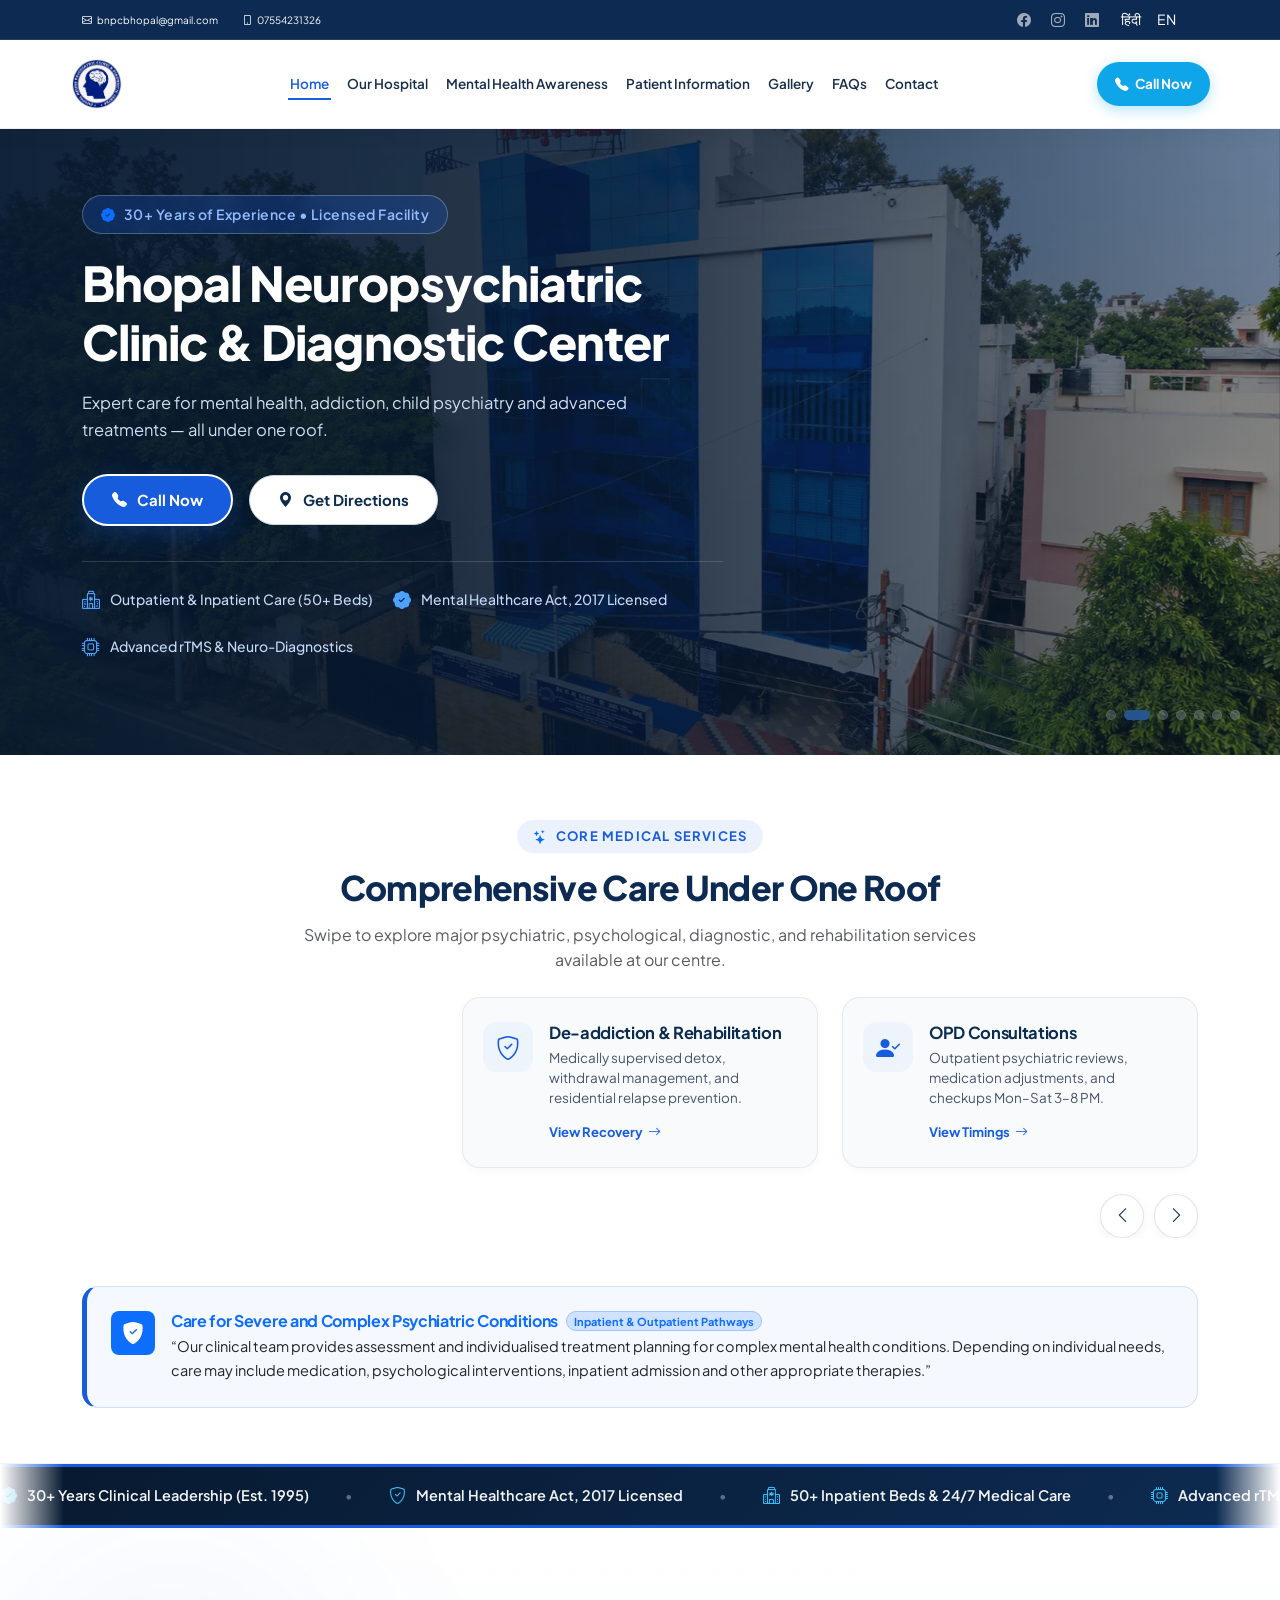
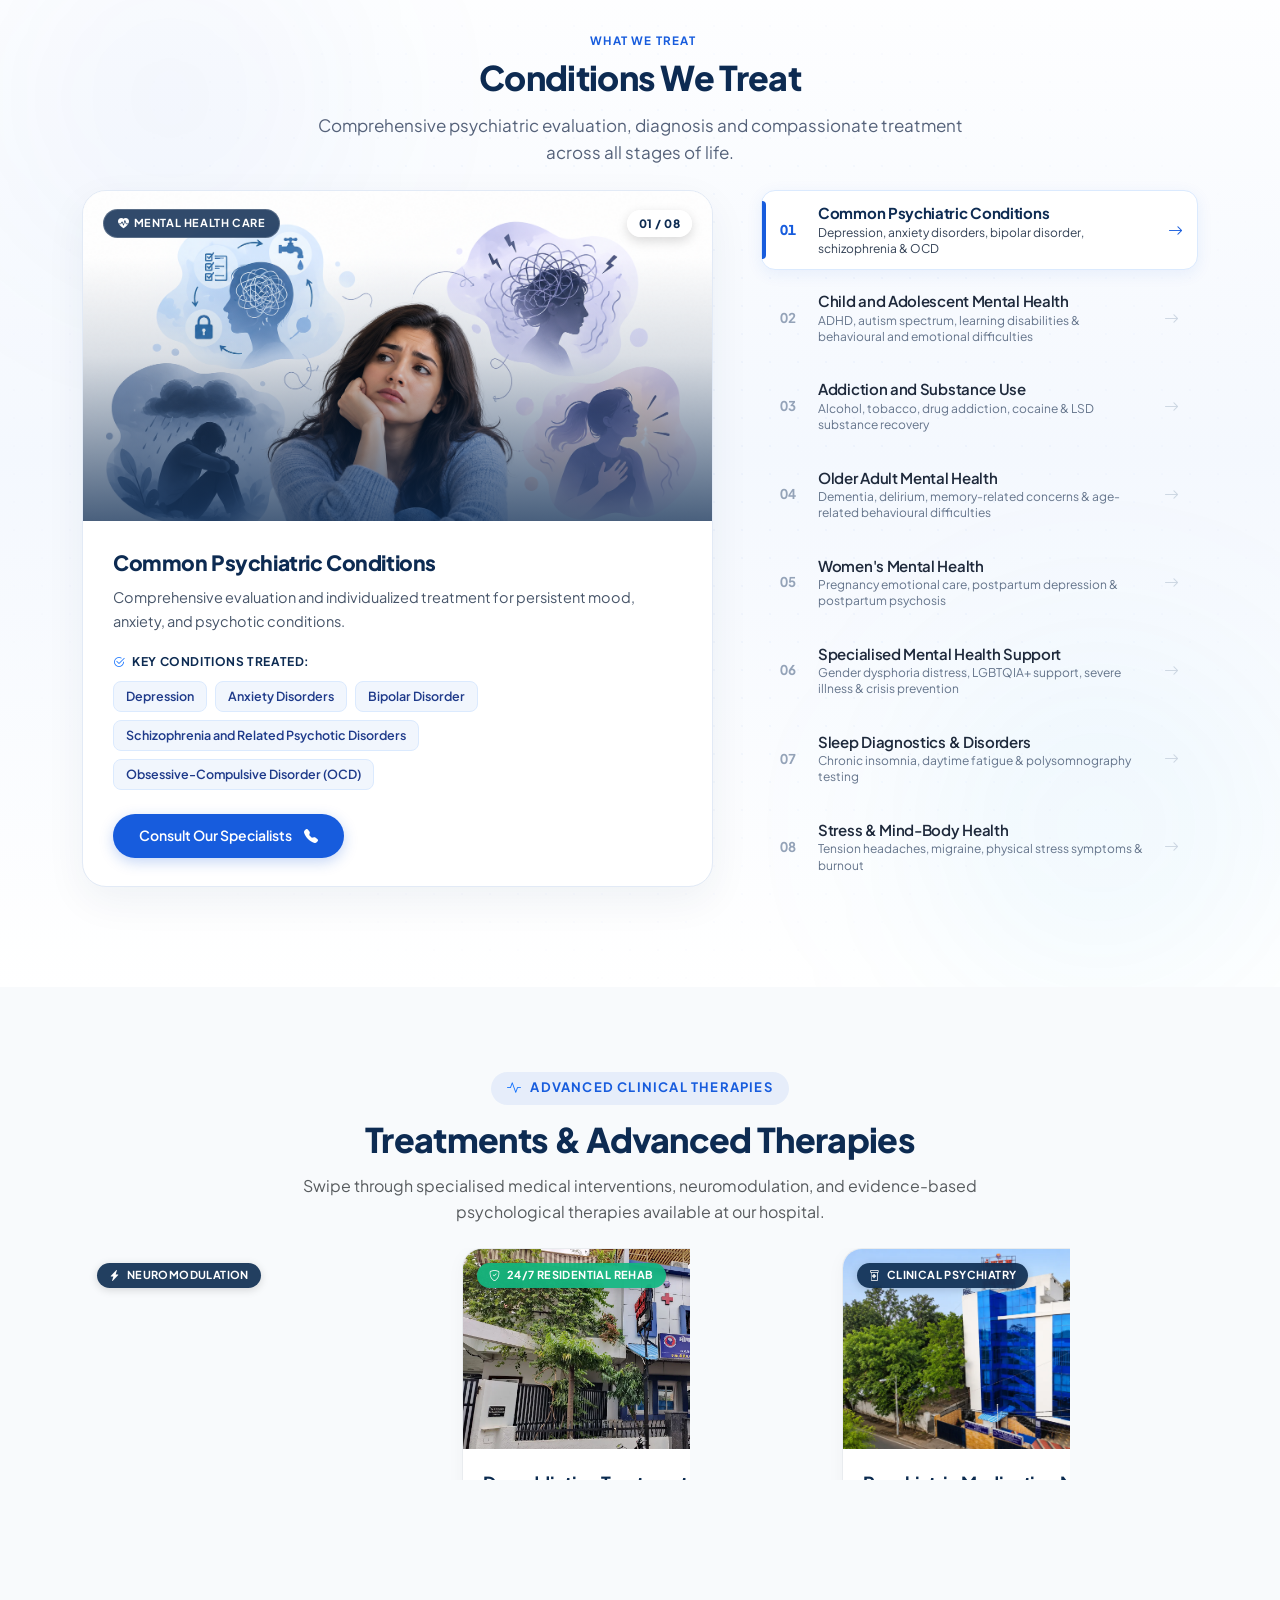
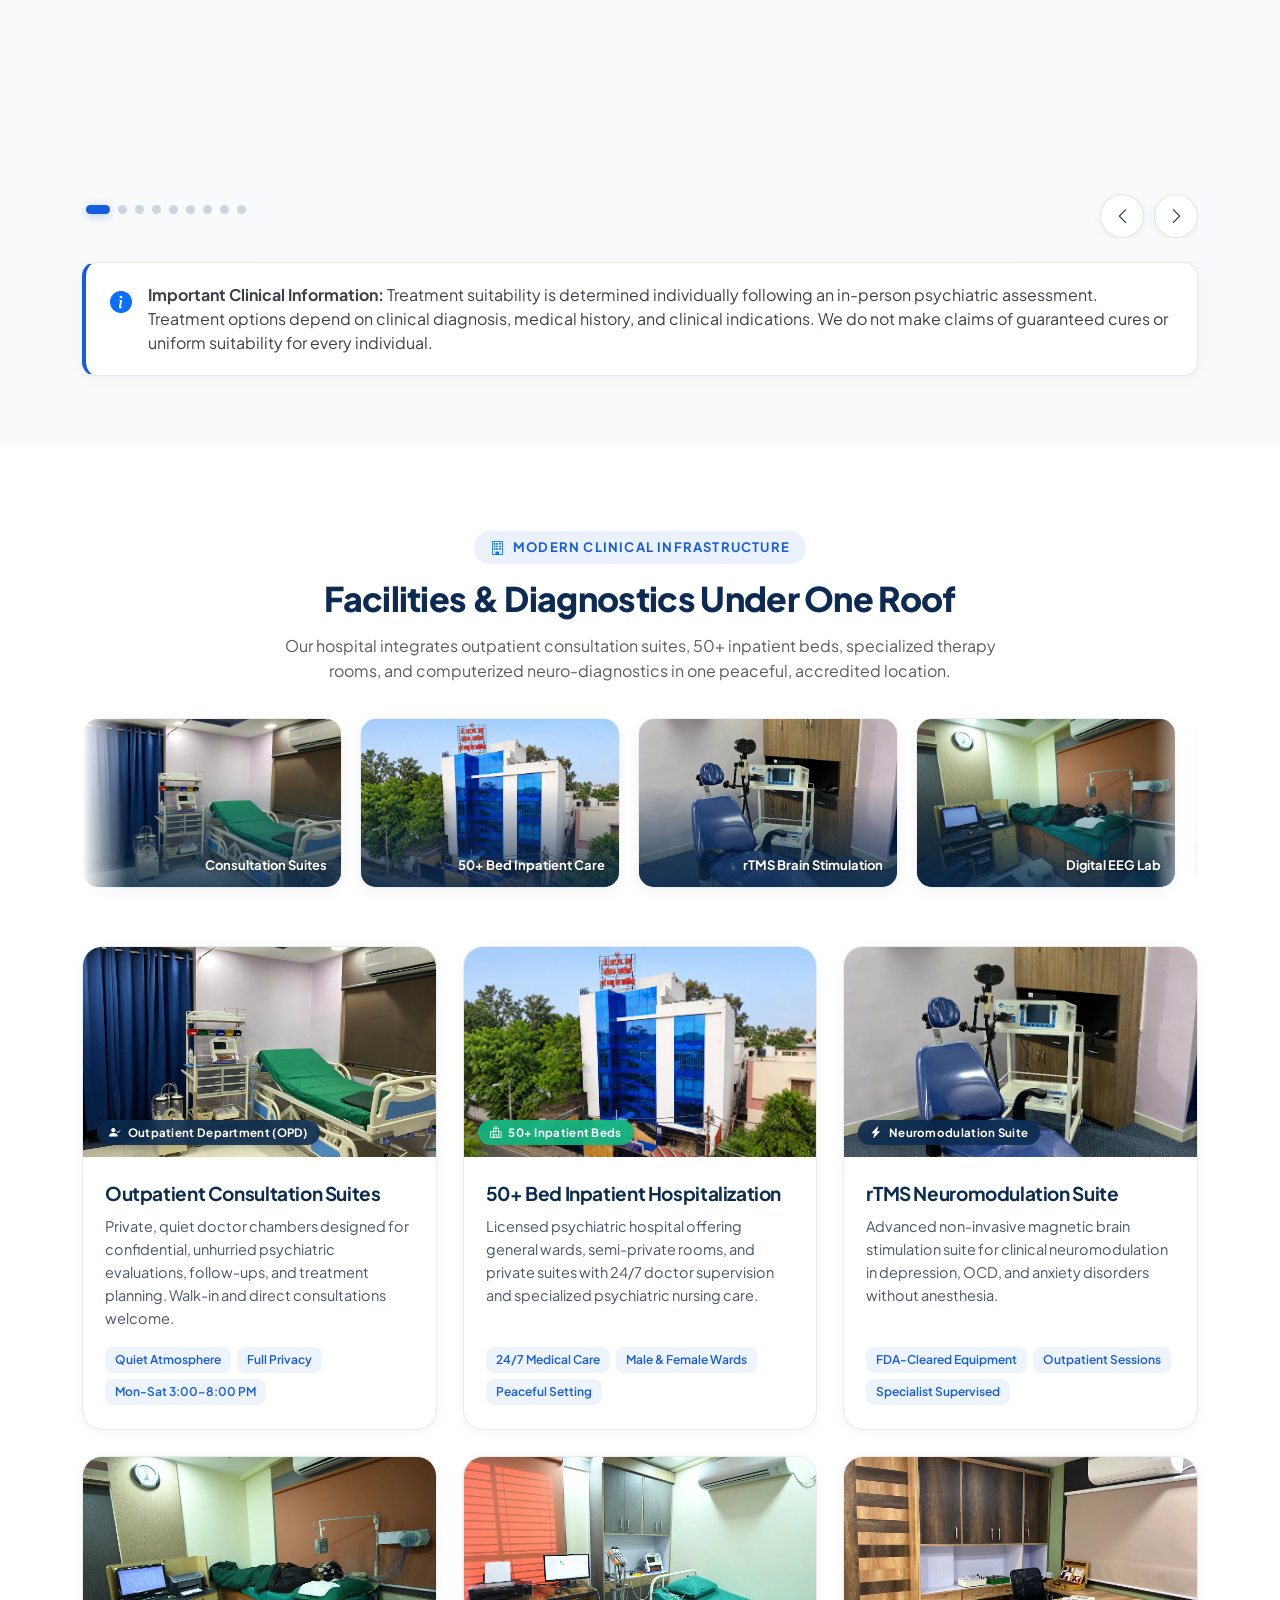
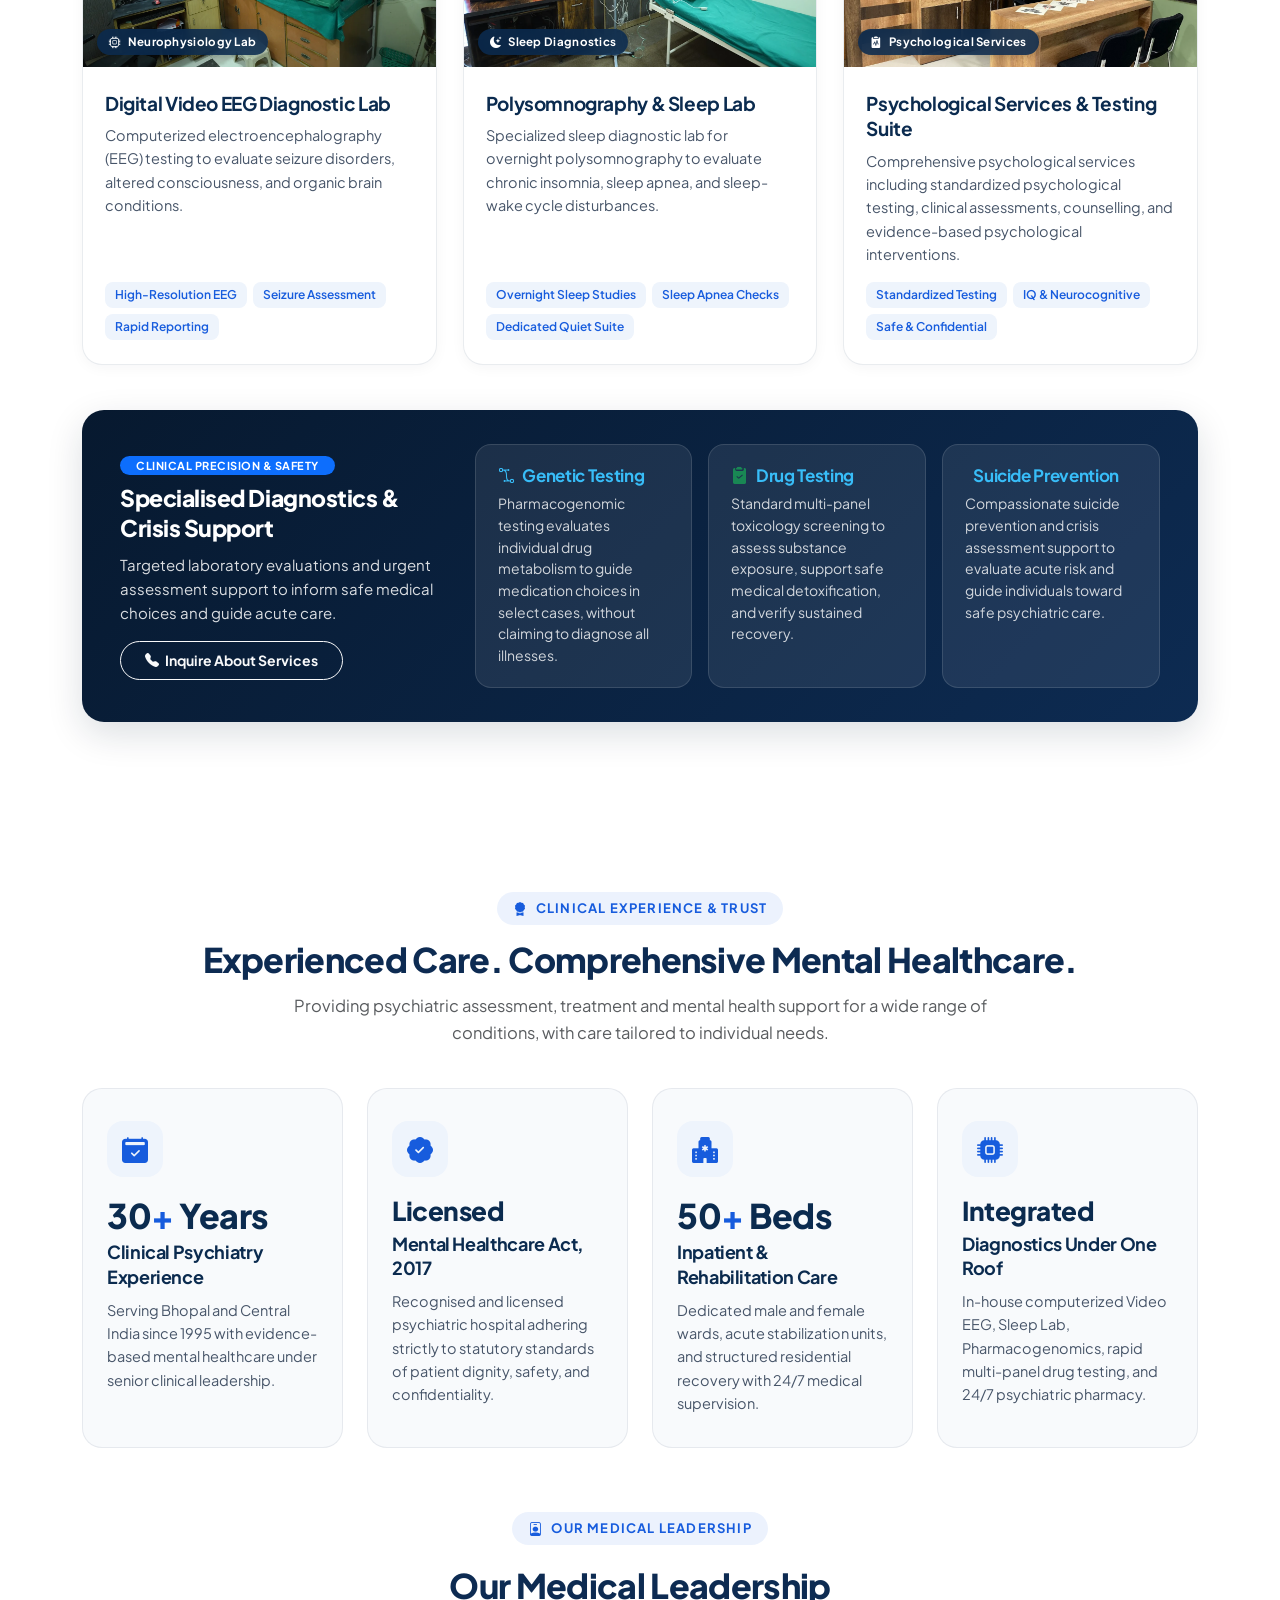
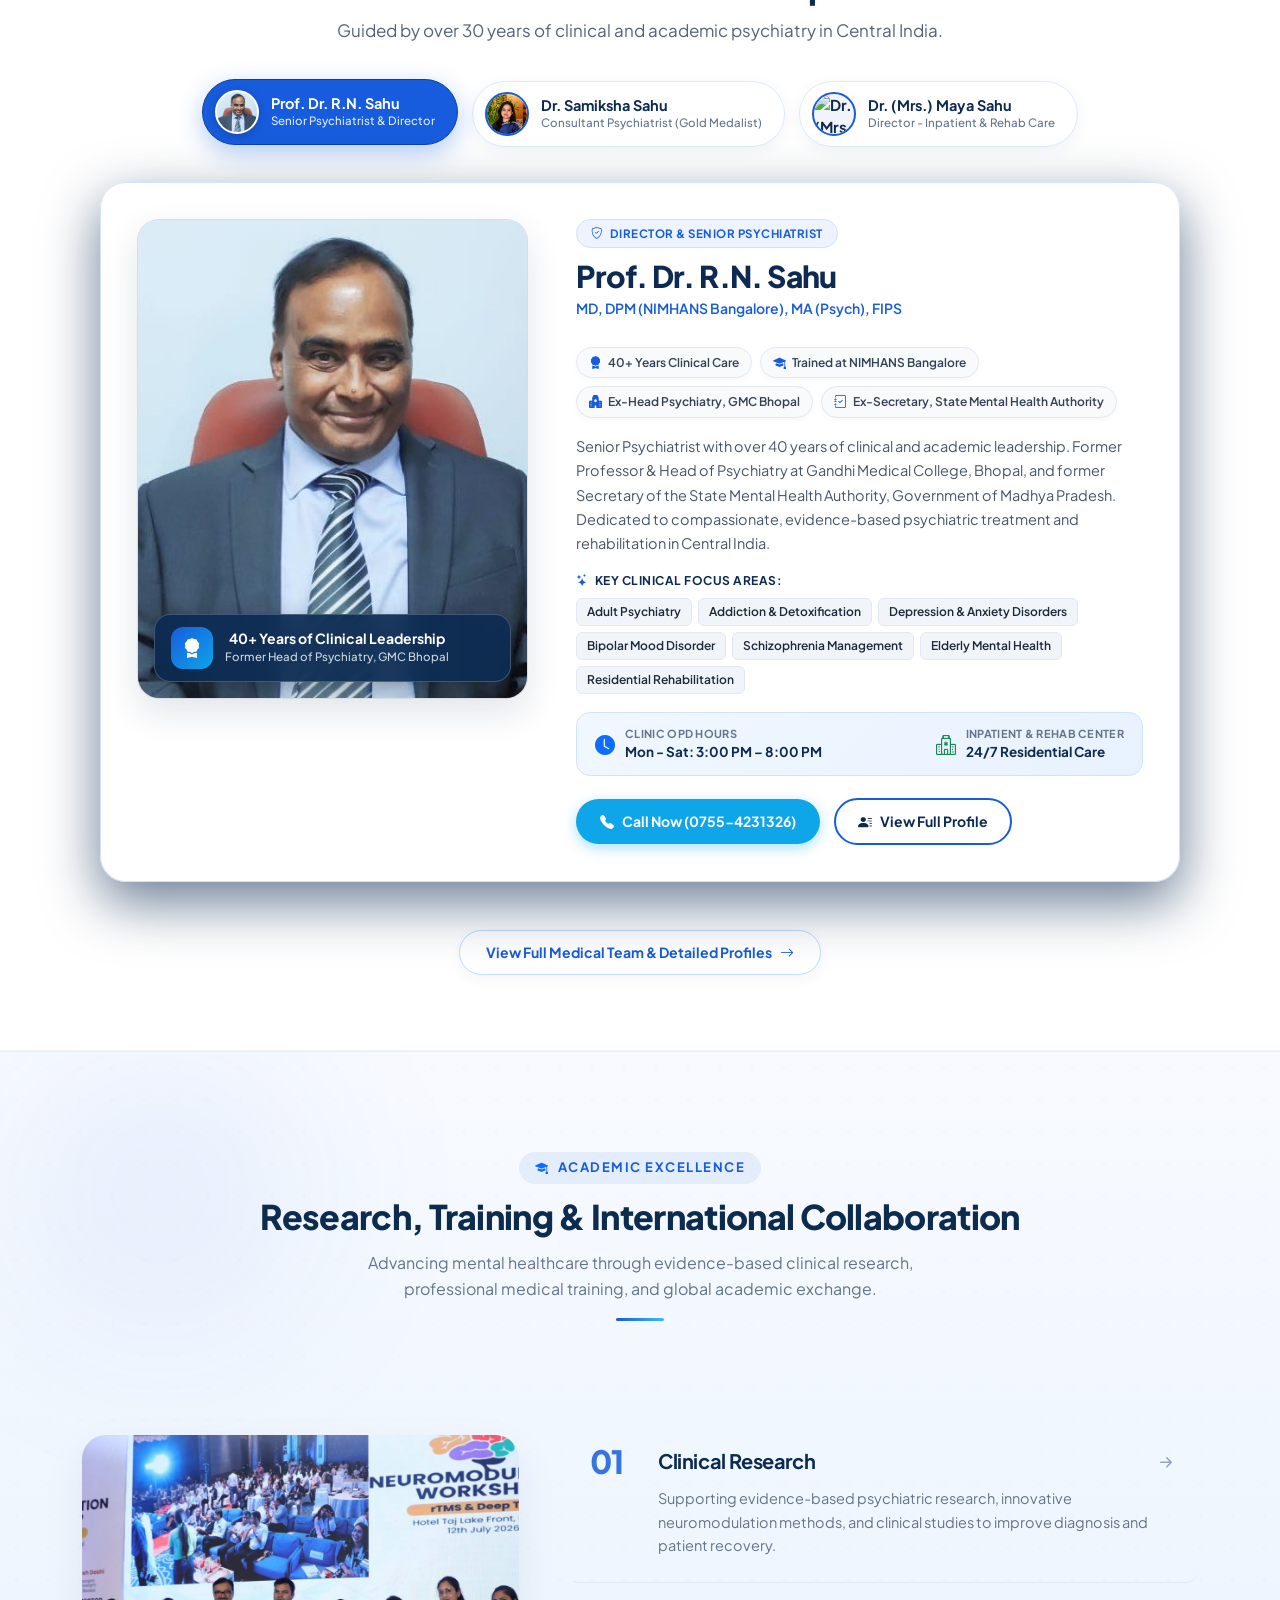
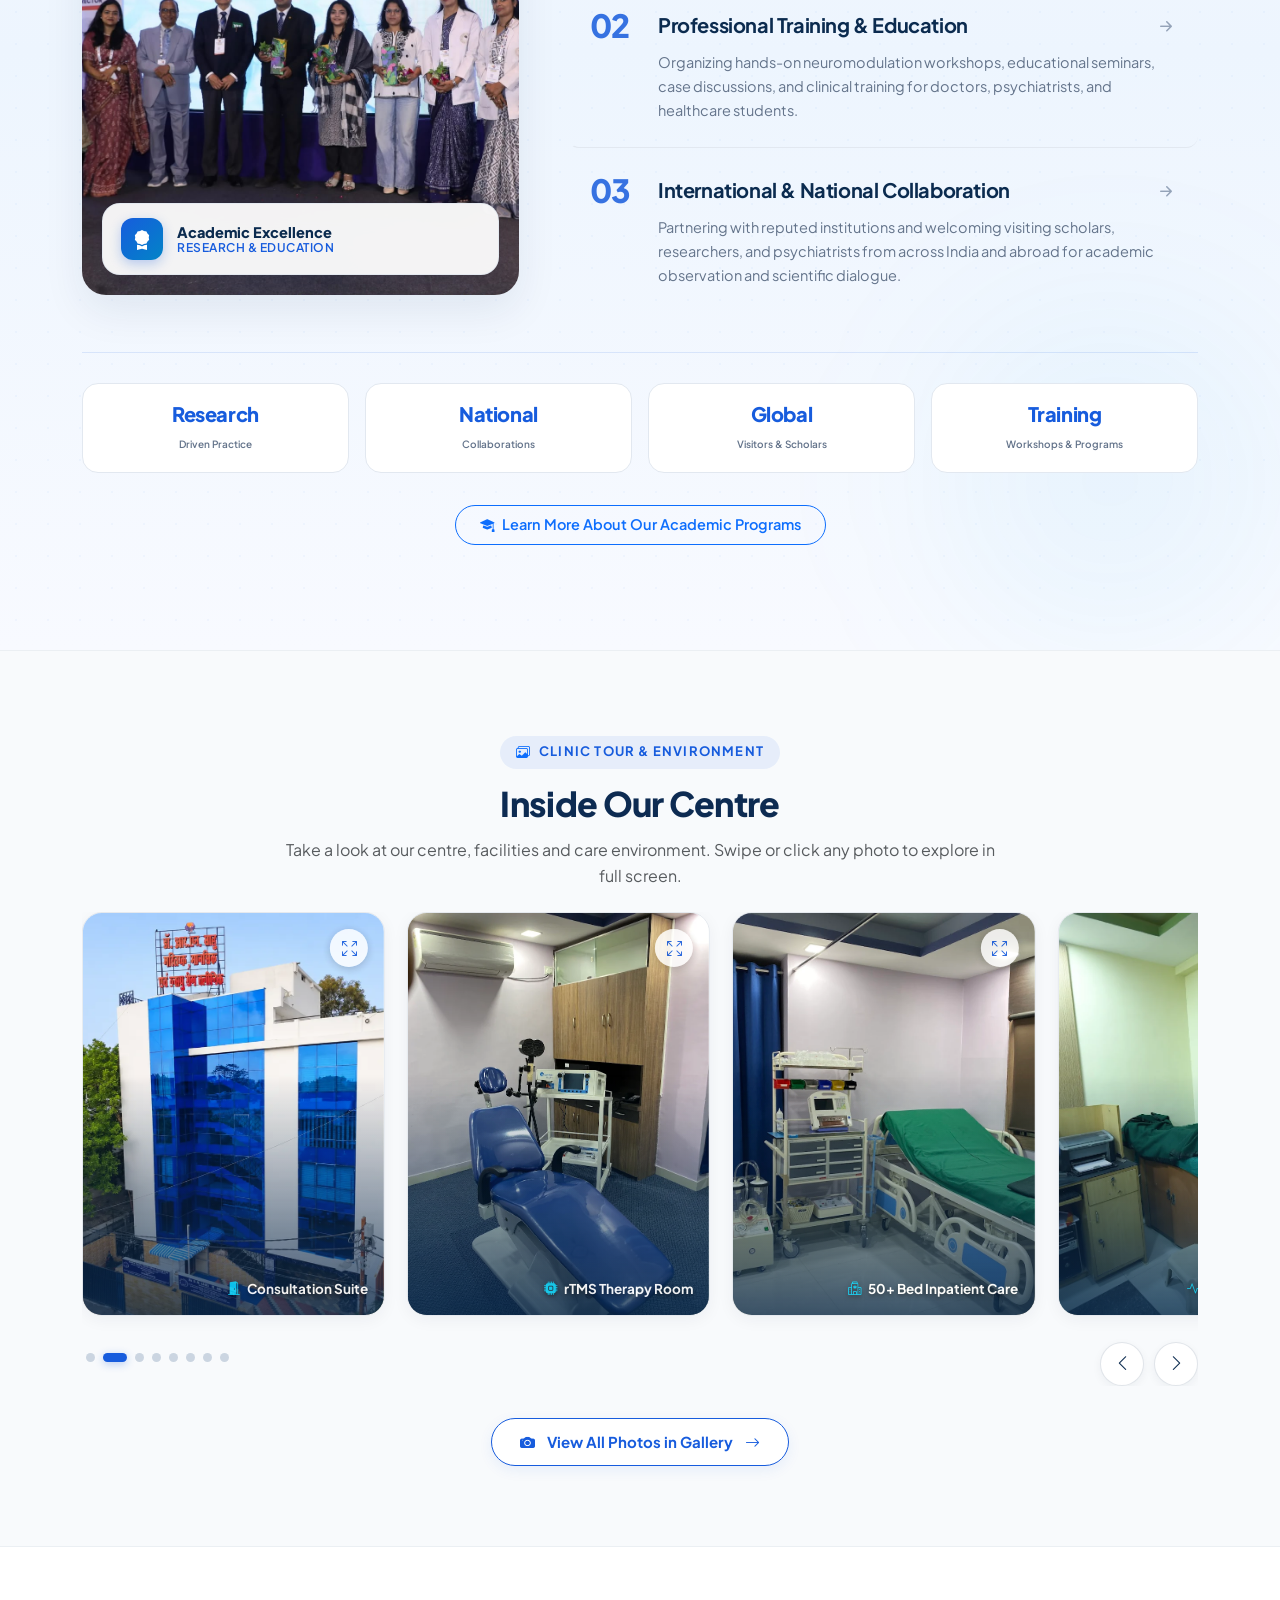
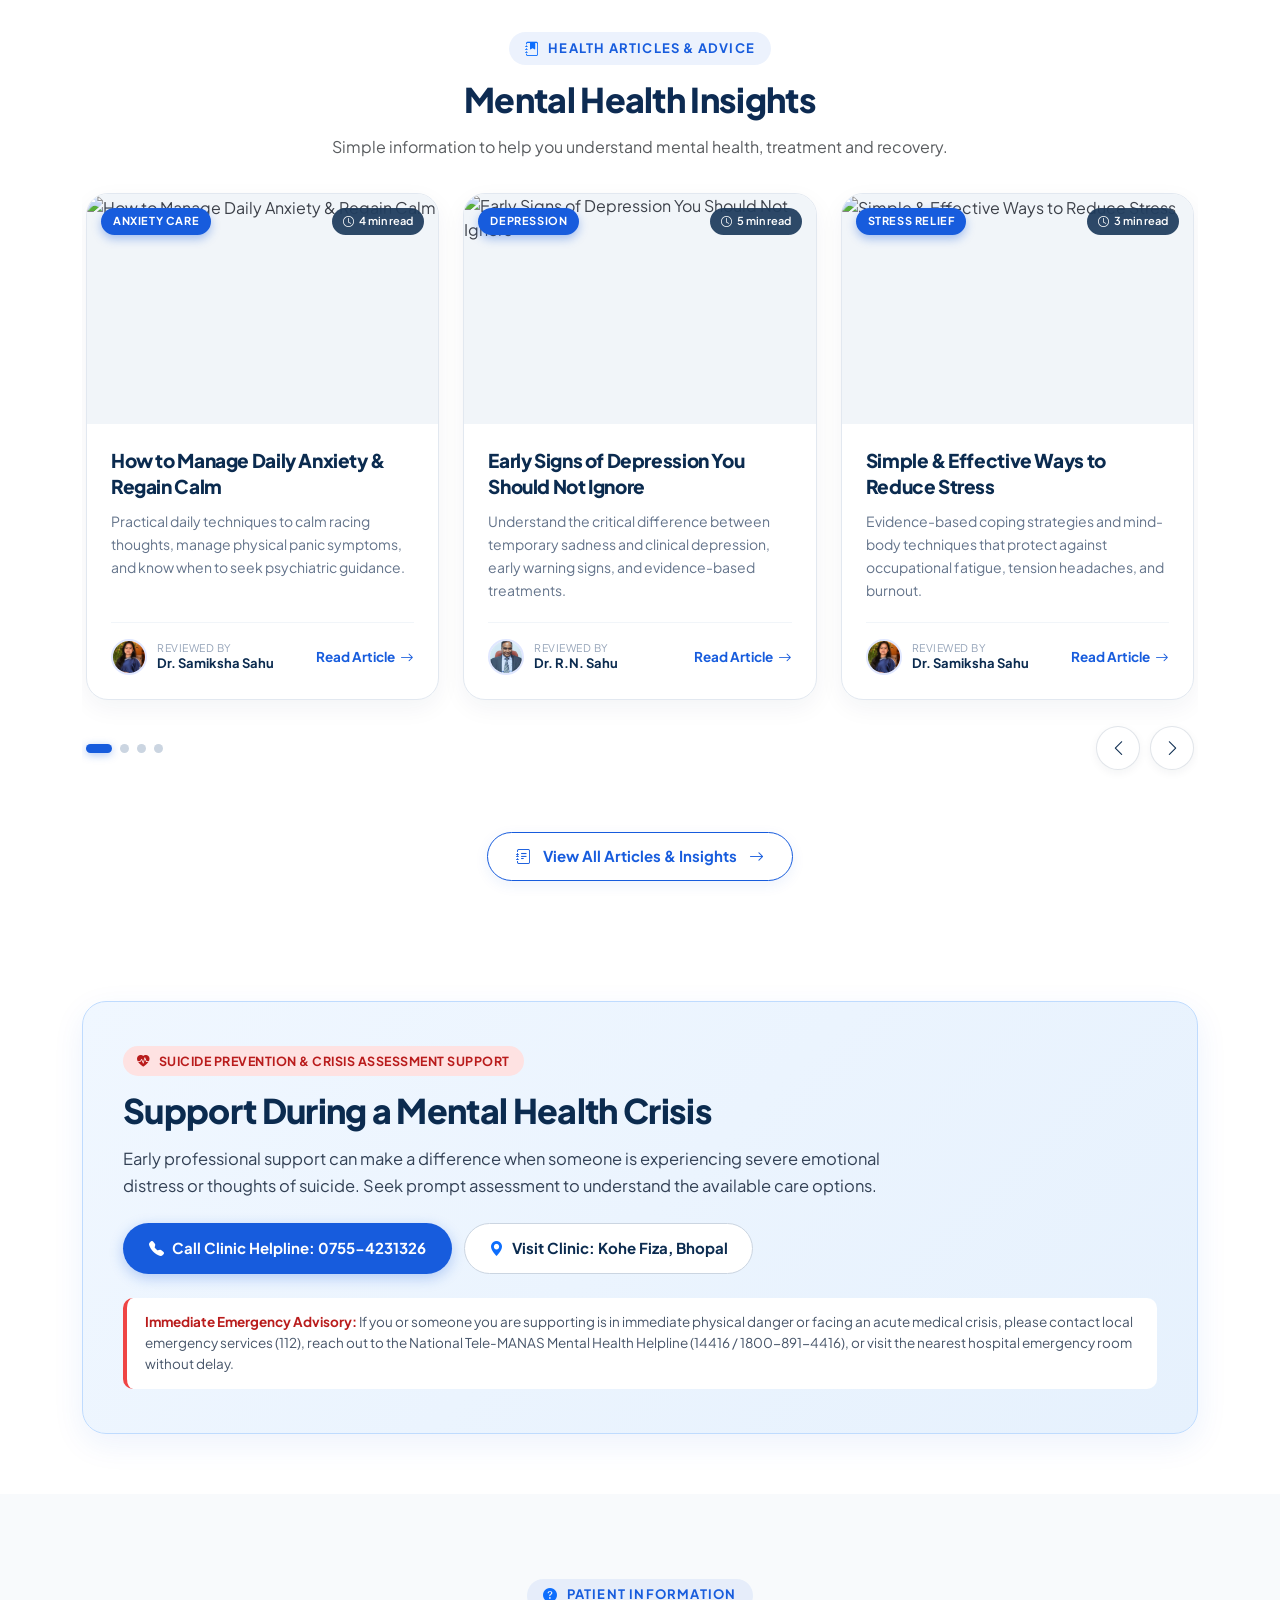
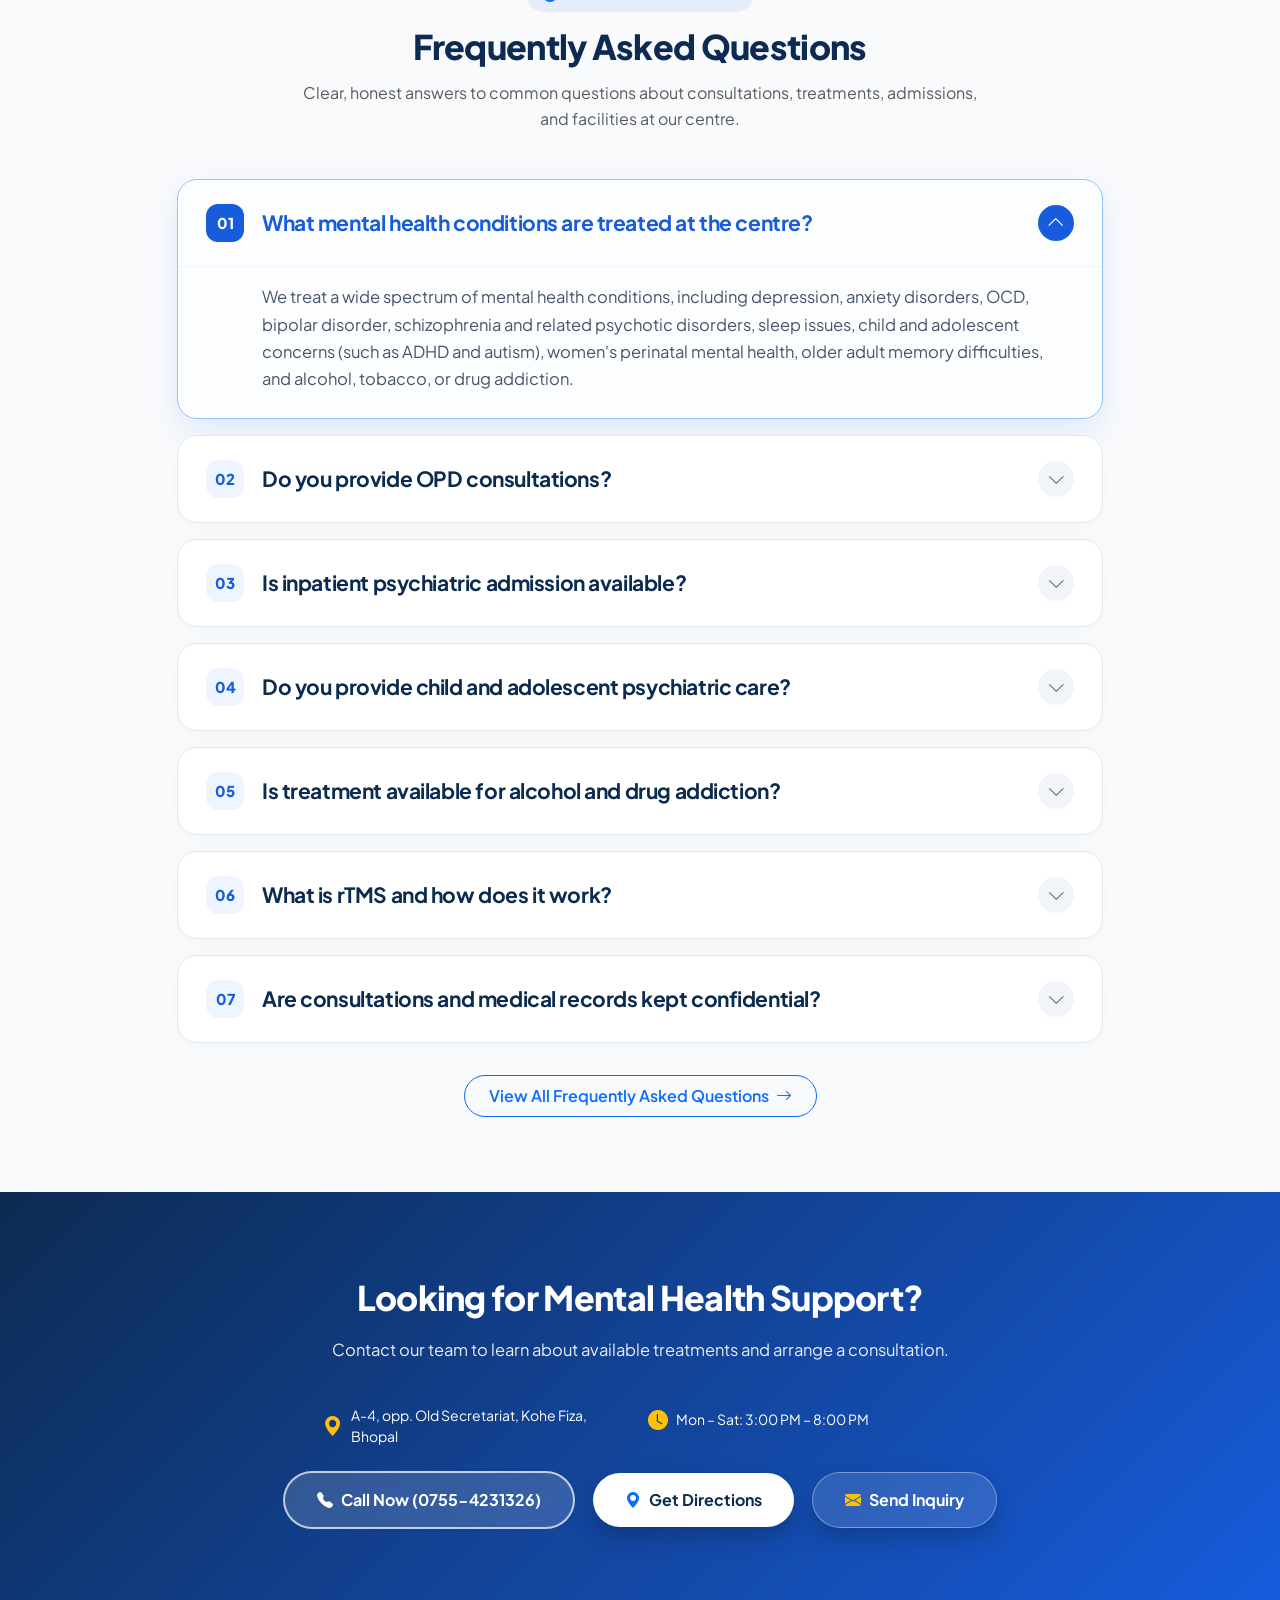
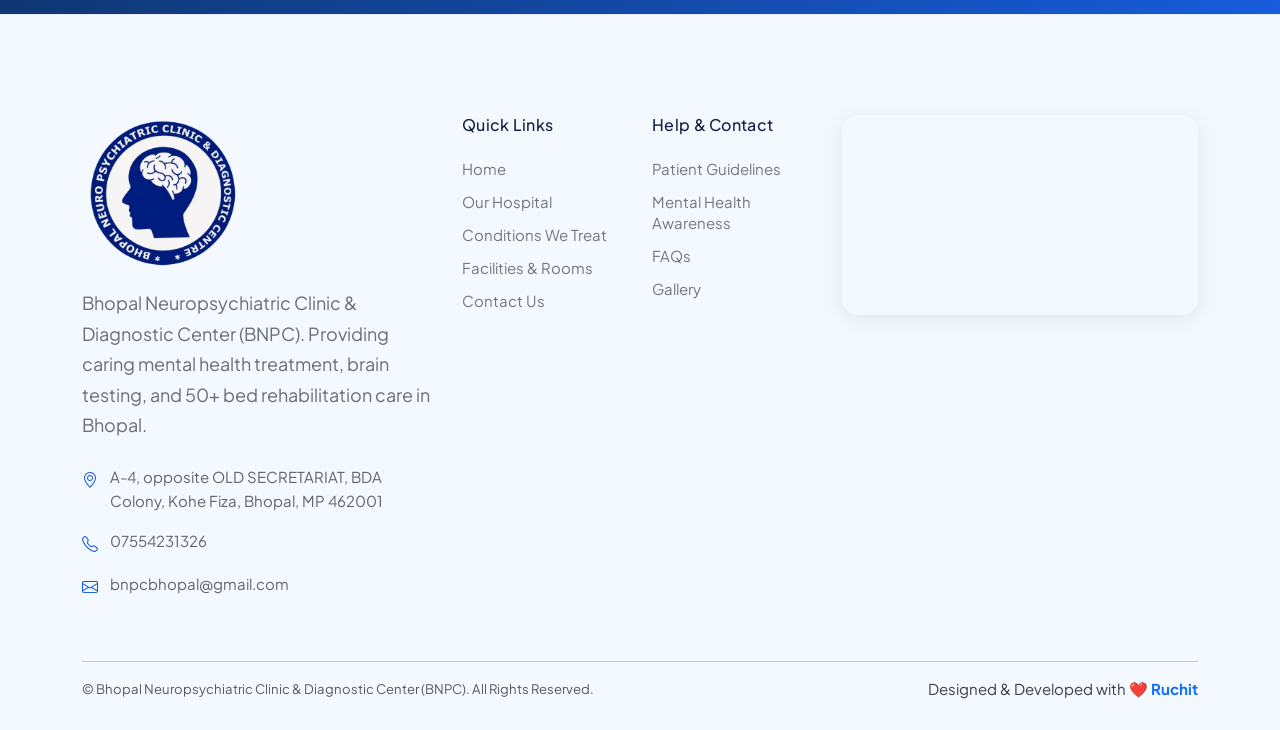
==== index.html @ 7f0ed678 "new" ====
<!DOCTYPE html>
<html lang="en">

<head>
  <meta charset="utf-8">
  <meta content="width=device-width, initial-scale=1.0" name="viewport">
  <title>Bhopal Neuropsychiatric Clinic &amp; Diagnostic Center | Mental Health, Inpatient Care &amp; rTMS</title>
  <meta name="description"
    content="Bhopal Neuropsychiatric Clinic &amp; Diagnostic Center provides complete mental healthcare under one roof in Bhopal. Outpatient psychiatry, 50+ bed inpatient care, child psychiatry, de-addiction recovery, advanced rTMS therapy, psychological testing, and emergency crisis support.">
  <meta name="keywords"
    content="Mental Health Treatment in Bhopal, Psychiatrist in Bhopal, Child Psychiatrist in Bhopal, De-addiction Centre in Bhopal, Depression and Anxiety Treatment, Psychiatric Hospital and Inpatient Care, rTMS Therapy in Bhopal, BNPC Bhopal, Dr RN Sahu, Dr Samiksha Sahu">

  <!-- Favicons -->
  <link href="assets/img/favicon.png" rel="icon">
  <link href="assets/img/apple-touch-icon.png" rel="apple-touch-icon">

  <!-- Fonts -->
  <link href="https://fonts.googleapis.com" rel="preconnect">
  <link href="https://fonts.gstatic.com" rel="preconnect" crossorigin>
  <link
    href="https://fonts.googleapis.com/css2?family=Plus+Jakarta+Sans:ital,wght@0,300;0,400;0,500;0,600;0,700;0,800;1,400;1,600&family=Roboto:ital,wght@0,300;0,400;0,500;0,700;0,900;1,300;1,400;1,700&family=Montserrat:ital,wght@0,400;0,500;0,600;0,700;0,800;0,900;1,600&family=Lato:ital,wght@0,300;0,400;0,700;0,900&display=swap"
    rel="stylesheet">

  <!-- Vendor CSS Files -->
  <link href="assets/vendor/bootstrap/css/bootstrap.min.css" rel="stylesheet">
  <link href="assets/vendor/bootstrap-icons/bootstrap-icons.css" rel="stylesheet">
  <link href="assets/vendor/aos/aos.css" rel="stylesheet">
  <link href="assets/vendor/glightbox/css/glightbox.min.css" rel="stylesheet">
  <link href="assets/vendor/fontawesome-free/css/all.min.css" rel="stylesheet">
  <link href="assets/vendor/swiper/swiper-bundle.min.css" rel="stylesheet">

  <!-- Main CSS File -->
  <link href="assets/css/main.css" rel="stylesheet">
  <!-- Motion & Editorial System CSS -->
  <link href="assets/css/motion.css" rel="stylesheet">
</head>

<body class="index-page">

  <!-- ==================== HEADER ==================== -->
  <header id="header" class="header fixed-top">

    <!-- Topbar -->
    <div class="topbar d-flex align-items-center dark-background">
      <div class="container d-flex justify-content-center justify-content-md-between">
        <div class="contact-info d-flex align-items-center">
          <i class="bi bi-envelope d-flex align-items-center"><a
              href="mailto:bnpcbhopal@gmail.com">bnpcbhopal@gmail.com</a></i>
          <i class="bi bi-phone d-flex align-items-center ms-4"><a href="tel:07554231326">07554231326</a></i>
        </div>
        <div class="social-links d-none d-md-flex align-items-center">
          <a href="#!" class="facebook" aria-label="Facebook"><i class="bi bi-facebook"></i></a>
          <a href="#!" class="instagram" aria-label="Instagram"><i class="bi bi-instagram"></i></a>
          <a href="#!" class="linkedin" aria-label="LinkedIn"><i class="bi bi-linkedin"></i></a>
          <div class="mx-3 d-flex gap-1">
            <button class="lang-btn" onclick="setHindi()">हिंदी</button>
            <button class="lang-btn" onclick="setEnglish()">EN</button>
          </div>
        </div>
        <div class="d-flex d-md-none">
          <button class="lang-btn" onclick="setHindi()">हिंदी</button>
          <button class="lang-btn" onclick="setEnglish()">EN</button>
        </div>
      </div>
    </div><!-- End Topbar -->

    <!-- Main Branding Navbar -->
    <div class="branding d-flex align-items-center">
      <div class="navbar container position-relative d-flex align-items-center justify-content-between">
        <a href="index.html" class="logo d-flex align-items-center">
          <img src="./assets/img/logo.png" alt="Bhopal Neuropsychiatric Clinic &amp; Diagnostic Center" width="160">
        </a>

        <nav id="navmenu" class="navmenu">
          <ul>
            <li><a href="index.html" class="active">Home</a></li>
            <li><a href="services.html">Our Hospital</a></li>
            <!-- <li><a href="doctors.html">Doctors</a></li> -->
            <li><a href="blogs.html">Mental Health Awareness</a></li>
            <li><a href="patientInformation.html">Patient Information</a></li>
            <li><a href="gallery.html">Gallery</a></li>
            <li><a href="faq.html">FAQs</a></li>
            <li><a href="contact.html">Contact</a></li>
            <li class="d-xl-none my-2 d-flex flex-column gap-2">
              <a href="https://www.google.com/maps/dir/?api=1&destination=Dr.+R.+N.+Sahu,+A-4,+opposite+OLD+SECRETARIAT,+BDA+Colony,+Kohe+Fiza,+Bhopal,+Madhya+Pradesh+462001"
                target="_blank" rel="noopener" class="header-btn-directions text-center justify-content-center">
                <i class="bi bi-geo-alt-fill"></i> Get Directions
              </a>
              <a href="tel:07554231326" class="header-btn-call text-center justify-content-center">
                <i class="bi bi-telephone-fill"></i> Call Now
              </a>
            </li>
          </ul>
          <i class="mobile-nav-toggle d-xl-none bi bi-list"></i>
        </nav>

        <!-- Compact Desktop CTAs: Get Directions & Call Now -->
        <div class="header-cta-group d-none d-xl-flex align-items-center gap-2">

          <a href="tel:07554231326" class="header-btn-call" title="Call BNPC Clinic" aria-label="Call BNPC Clinic">
            <i class="bi bi-telephone-fill"></i> Call Now
          </a>
        </div>
      </div>
    </div>
  </header>

  <main class="main">

    <!-- ==================== 1. HERO SLIDER ==================== -->
    <section id="hero" class="bnpc-hero-section">
      <!-- Background Image Slider (Smooth, subtle crossfade between clinical facility & care images) -->
      <div class="swiper bnpc-hero-slider hero-bg-slider init-swiper">
        <script type="application/json" class="swiper-config">
          {
            "loop": true,
            "speed": 1400,
            "autoplay": {
              "delay": 4000,
              "disableOnInteraction": false
            },
            "slidesPerView": 1,
            "effect": "fade",
            "fadeEffect": {
              "crossFade": true
            },
            "pagination": {
              "el": ".swiper-pagination",
              "type": "bullets",
              "clickable": true
            }
          }
        </script>

        <div class="swiper-wrapper">
          <!-- Slide 1: Hospital Facility & Reception -->
          <div class="swiper-slide" style="background-image: url('./assets/img/bg/unnamed.webp');" role="img"
            aria-label="Bhopal Neuropsychiatric Clinic Reception &amp; Facility"></div>

          <!-- Slide 2: Psychiatric Doctor Consultation Suite -->
          <div class="swiper-slide" style="background-image: url('./assets/img/bg/Screenshot 2026-06-09 133535.webp');"
            role="img" aria-label="Doctor Consultation Room Bhopal Neuropsychiatric Centre"></div>

          <!-- Slide 3: rTMS Neuromodulation Therapy Suite -->
          <div class="swiper-slide" style="background-image: url('./assets/img/bg/rtms.webp');" role="img"
            aria-label="rTMS Advanced Brain Stimulation Room"></div>

          <!-- Slide 4: Inpatient Psychiatric Care & Residential Rehabilitation (50+ Beds) -->
          <div class="swiper-slide" style="background-image: url('./assets/img/bg/treatment-room.webp');" role="img"
            aria-label="50+ Bed Inpatient Rehabilitation and Care Room"></div>

          <!-- Slide 5: Digital Video EEG & Neuro-Diagnostics Lab -->
          <div class="swiper-slide" style="background-image: url('./assets/img/bg/eeg-lab.webp');" role="img"
            aria-label="Digital EEG and Brain Diagnostics Lab"></div>

          <!-- Slide 6: Sleep Study & Polysomnography Lab -->
          <div class="swiper-slide" style="background-image: url('./assets/img/bg/sleep-lab.webp');" role="img"
            aria-label="Sleep Study Polysomnography Testing Suite"></div>

          <!-- Slide 7: Psychological Testing & Counselling Suite -->
          <div class="swiper-slide" style="background-image: url('./assets/img/bg/testing-room.webp');" role="img"
            aria-label="Psychological Testing and Counselling Suite"></div>
        </div>

        <!-- Slider Pagination Bullets -->
        <div class="swiper-pagination"></div>
      </div>

      <!-- High-Contrast Readability Gradient Overlay -->
      <div class="hero-slide-overlay"></div>

      <!-- Static Hero Content (Permanent and Unchanging During Transitions) -->
      <div class="hero-static-content-wrapper position-relative">
        <div class="container position-relative">
          <div class="row align-items-center">
            <div class="col-lg-8 col-xl-7">
              <div class="hero-slide-content">
                <div class="hero-badge">
                  <i class="bi bi-patch-check-fill text-primary"></i> 30+ Years of Experience &bull; Licensed Facility
                </div>
                <h1 class="hero-title">
                  Bhopal Neuropsychiatric Clinic &amp; Diagnostic Center
                </h1>
                <p class="hero-subtitle">
                  Expert care for mental health, addiction, child psychiatry and advanced treatments — all under one
                  roof.
                </p>
                <div class="hero-cta-group">
                  <a href="tel:07554231326" class="btn-hero-call" title="Call BNPC Clinic" aria-label="Call BNPC Clinic">
                    <i class="bi bi-telephone-fill"></i> Call Now
                  </a>
                  <a href="https://www.google.com/maps/dir/?api=1&destination=Dr.+R.+N.+Sahu,+A-4,+opposite+OLD+SECRETARIAT,+BDA+Colony,+Kohe+Fiza,+Bhopal,+Madhya+Pradesh+462001"
                    target="_blank" rel="noopener" class="btn-hero-directions" title="Get Directions to BNPC Clinic" aria-label="Get Directions">
                    <i class="bi bi-geo-alt-fill"></i> Get Directions
                  </a>
                </div>
                <div class="hero-quick-chips">
                  <div class="hero-chip-item"><i class="bi bi-hospital"></i> Outpatient &amp; Inpatient Care (50+ Beds)
                  </div>
                  <div class="hero-chip-item"><i class="bi bi-patch-check-fill"></i> Mental Healthcare Act, 2017
                    Licensed</div>
                  <div class="hero-chip-item"><i class="bi bi-cpu"></i> Advanced rTMS &amp; Neuro-Diagnostics</div>
                </div>
              </div>
            </div>
          </div>
        </div>
      </div>
    </section>

    <!-- ==================== 2. QUICK SERVICES OVERVIEW (SWIPER CAROUSEL) ==================== -->
    <section id="services-overview" class="bnpc-quick-overview-section">
      <div class="container" data-aos="fade-up">

        <!-- Section Header -->
        <div class="text-center section-header-wrap mb-4">
          <div class="section-tagline">
            <i class="bi bi-stars text-primary"></i> CORE MEDICAL SERVICES
          </div>
          <h2 class="bnpc-sec-heading">Comprehensive Care Under One Roof</h2>
          <p class="text-muted" style="max-width: 720px; margin: 10px auto 0; font-size: 16px;">
            Swipe to explore major psychiatric, psychological, diagnostic, and rehabilitation services available at our
            centre.
          </p>
        </div>

        <!-- Swiper Services Carousel -->
        <div class="swiper bnpc-services-slider init-swiper" data-aos="fade-up" data-aos-delay="100">
          <script type="application/json" class="swiper-config">
            {
              "loop": true,
              "speed": 600,
              "autoplay": {
                "delay": 4000,
                "pauseOnMouseEnter": true,
                "disableOnInteraction": false
              },
              "slidesPerView": 3,
              "spaceBetween": 24,
              "pagination": {
                "el": ".bnpc-services-pagination",
                "type": "bullets",
                "clickable": true
              },
              "navigation": {
                "nextEl": ".bnpc-services-btn-next",
                "prevEl": ".bnpc-services-btn-prev"
              },
              "breakpoints": {
                "320": {
                  "slidesPerView": 1.18,
                  "spaceBetween": 14
                },
                "576": {
                  "slidesPerView": 1.5,
                  "spaceBetween": 16
                },
                "768": {
                  "slidesPerView": 2,
                  "spaceBetween": 20
                },
                "1024": {
                  "slidesPerView": 3,
                  "spaceBetween": 24
                }
              }
            }
          </script>

          <div class="swiper-wrapper">

            <!-- Slide 1: Psychiatry & Mental Health -->
            <div class="swiper-slide">
              <a href="#conditions" class="bnpc-quick-service-card">
                <div class="bnpc-quick-icon-box">
                  <i class="bi bi-heart-pulse-fill"></i>
                </div>
                <div class="bnpc-quick-service-content">
                  <h3 class="bnpc-quick-service-title">Psychiatry &amp; Mental Health</h3>
                  <p class="bnpc-quick-service-desc">Evaluation, clinical diagnosis, and evidence-based pharmacotherapy
                    for mood and emotional disorders.</p>
                  <span class="bnpc-quick-service-link">View Conditions <i class="bi bi-arrow-right"></i></span>
                </div>
              </a>
            </div>

            <!-- Slide 2: Child & Adolescent Psychiatry -->
            <div class="swiper-slide">
              <a href="#conditions" class="bnpc-quick-service-card">
                <div class="bnpc-quick-icon-box">
                  <i class="bi bi-emoji-smile-fill"></i>
                </div>
                <div class="bnpc-quick-service-content">
                  <h3 class="bnpc-quick-service-title">Child &amp; Adolescent Psychiatry</h3>
                  <p class="bnpc-quick-service-desc">Developmental checks, ADHD, autism support, learning difficulties,
                    and gentle youth therapy.</p>
                  <span class="bnpc-quick-service-link">View Child Care <i class="bi bi-arrow-right"></i></span>
                </div>
              </a>
            </div>

            <!-- Slide 3: De-addiction and Rehabilitation -->
            <div class="swiper-slide">
              <a href="#therapies" class="bnpc-quick-service-card">
                <div class="bnpc-quick-icon-box">
                  <i class="bi bi-shield-check"></i>
                </div>
                <div class="bnpc-quick-service-content">
                  <h3 class="bnpc-quick-service-title">De-addiction &amp; Rehabilitation</h3>
                  <p class="bnpc-quick-service-desc">Medically supervised detox, withdrawal management, and residential
                    relapse prevention.</p>
                  <span class="bnpc-quick-service-link">View Recovery <i class="bi bi-arrow-right"></i></span>
                </div>
              </a>
            </div>

            <!-- Slide 4: OPD Consultations -->
            <div class="swiper-slide">
              <a href="#facilities" class="bnpc-quick-service-card">
                <div class="bnpc-quick-icon-box">
                  <i class="bi bi-person-check-fill"></i>
                </div>
                <div class="bnpc-quick-service-content">
                  <h3 class="bnpc-quick-service-title">OPD Consultations</h3>
                  <p class="bnpc-quick-service-desc">Outpatient psychiatric reviews, medication adjustments, and
                    checkups Mon–Sat 3–8 PM.</p>
                  <span class="bnpc-quick-service-link">View Timings <i class="bi bi-arrow-right"></i></span>
                </div>
              </a>
            </div>

            <!-- Slide 5: Inpatient Care (50+ Beds) -->
            <div class="swiper-slide">
              <a href="#facilities" class="bnpc-quick-service-card">
                <div class="bnpc-quick-icon-box">
                  <i class="bi bi-hospital-fill"></i>
                </div>
                <div class="bnpc-quick-service-content">
                  <h3 class="bnpc-quick-service-title">Inpatient Care (50+ Beds)</h3>
                  <p class="bnpc-quick-service-desc">Licensed residential admission with round-the-clock doctor care,
                    nursing, and structured healing.</p>
                  <span class="bnpc-quick-service-link">View Inpatient <i class="bi bi-arrow-right"></i></span>
                </div>
              </a>
            </div>

            <!-- Slide 6: Advanced Therapies -->
            <div class="swiper-slide">
              <a href="#therapies" class="bnpc-quick-service-card">
                <div class="bnpc-quick-icon-box">
                  <i class="bi bi-lightning-charge-fill"></i>
                </div>
                <div class="bnpc-quick-service-content">
                  <h3 class="bnpc-quick-service-title">Advanced Therapies</h3>
                  <p class="bnpc-quick-service-desc">Non-invasive rTMS neuromodulation, modified ECT, ketamine
                    protocols, and biofeedback.</p>
                  <span class="bnpc-quick-service-link">View Therapies <i class="bi bi-arrow-right"></i></span>
                </div>
              </a>
            </div>

            <!-- Slide 7: Psychological Testing & CBT -->
            <div class="swiper-slide">
              <a href="#facilities" class="bnpc-quick-service-card">
                <div class="bnpc-quick-icon-box">
                  <i class="bi bi-clipboard2-pulse-fill"></i>
                </div>
                <div class="bnpc-quick-service-content">
                  <h3 class="bnpc-quick-service-title">Psychological Testing &amp; CBT</h3>
                  <p class="bnpc-quick-service-desc">Standardized IQ evaluations, personality profiling, diagnostic
                    tests, and cognitive therapy.</p>
                  <span class="bnpc-quick-service-link">View Testing <i class="bi bi-arrow-right"></i></span>
                </div>
              </a>
            </div>

          </div>

          <!-- Slider Navigation & Pagination Row -->
          <div class="bnpc-slider-controls-row">
            <div class="bnpc-services-pagination swiper-pagination position-relative w-auto"></div>
            <div class="bnpc-slider-nav-group">
              <button class="bnpc-slider-nav-btn bnpc-services-btn-prev" aria-label="Previous services">
                <i class="bi bi-chevron-left"></i>
              </button>
              <button class="bnpc-slider-nav-btn bnpc-services-btn-next" aria-label="Next services">
                <i class="bi bi-chevron-right"></i>
              </button>
            </div>
          </div>
        </div>

        <!-- Section 7: Care for Severe and Complex Psychiatric Conditions -->
        <div class="bnpc-complex-care-note mt-5 p-4 rounded-4" data-aos="fade-up"
          style="background: rgba(23, 92, 221, 0.04); border: 1.5px solid rgba(23, 92, 221, 0.16); border-left: 5px solid #175cdd;">
          <div class="d-flex align-items-start gap-3">
            <div class="p-2 rounded-3 bg-primary text-white d-flex align-items-center justify-content-center"
              style="width: 44px; height: 44px; flex-shrink: 0;">
              <i class="bi bi-shield-fill-check" style="font-size: 22px;"></i>
            </div>
            <div>
              <div class="d-flex flex-wrap align-items-center gap-2 mb-1">
                <h3 class="h6 fw-bold mb-0 text-primary" style="font-size: 16px;">Care for Severe and Complex
                  Psychiatric Conditions</h3>
                <span class="badge bg-primary-subtle text-primary border border-primary-subtle rounded-pill"
                  style="font-size: 11px;">Inpatient &amp; Outpatient Pathways</span>
              </div>
              <p class="mb-0 text-dark" style="font-size: 14.5px; line-height: 1.65;">
                “Our clinical team provides assessment and individualised treatment planning for complex mental health
                conditions. Depending on individual needs, care may include medication, psychological interventions,
                inpatient admission and other appropriate therapies.”
              </p>
            </div>
          </div>
        </div>

      </div>
    </section>

    <!-- ==================== CONTINUOUS MARQUEE 1: CLINICAL HIGHLIGHTS & ACCREDITATIONS ==================== -->
    <div class="bnpc-ticker-marquee-wrap" aria-label="Clinical Highlights and Accreditations">
      <div class="bnpc-ticker-marquee-track">
        <!-- Set 1 -->
        <span class="bnpc-ticker-item"><i class="bi bi-patch-check-fill"></i> 30+ Years Clinical Leadership (Est.
          1995)</span>
        <span class="bnpc-ticker-separator">&bull;</span>
        <span class="bnpc-ticker-item"><i class="bi bi-shield-check"></i> Mental Healthcare Act, 2017 Licensed</span>
        <span class="bnpc-ticker-separator">&bull;</span>
        <span class="bnpc-ticker-item"><i class="bi bi-hospital"></i> 50+ Inpatient Beds &amp; 24/7 Medical Care</span>
        <span class="bnpc-ticker-separator">&bull;</span>
        <span class="bnpc-ticker-item"><i class="bi bi-cpu"></i> Advanced rTMS Neuromodulation Suite</span>
        <span class="bnpc-ticker-separator">&bull;</span>
        <span class="bnpc-ticker-item"><i class="bi bi-activity"></i> Digital Video EEG Neuro-Diagnostics Lab</span>
        <span class="bnpc-ticker-separator">&bull;</span>
        <span class="bnpc-ticker-item"><i class="bi bi-moon-stars"></i> Polysomnography Overnight Sleep Study Lab</span>
        <span class="bnpc-ticker-separator">&bull;</span>
        <span class="bnpc-ticker-item"><i class="bi bi-clipboard2-pulse"></i> Standardized Psychological Testing &amp;
          CBT</span>
        <span class="bnpc-ticker-separator">&bull;</span>
        <span class="bnpc-ticker-item"><i class="bi bi-heart-pulse"></i> Medically Supervised De-addiction &amp;
          Detox</span>
        <span class="bnpc-ticker-separator">&bull;</span>
        <span class="bnpc-ticker-item"><i class="bi bi-capsule"></i> 24/7 In-House Psychiatric Pharmacy</span>
        <span class="bnpc-ticker-separator">&bull;</span>
        <span class="bnpc-ticker-item"><i class="bi bi-people"></i> Child &amp; Adolescent Psychiatry Fellowship
          Trained</span>
        <span class="bnpc-ticker-separator">&bull;</span>

        <!-- Set 2 (Duplicate for Seamless Infinite Loop) -->
        <span class="bnpc-ticker-item" aria-hidden="true"><i class="bi bi-patch-check-fill"></i> 30+ Years Clinical
          Leadership (Est. 1995)</span>
        <span class="bnpc-ticker-separator" aria-hidden="true">&bull;</span>
        <span class="bnpc-ticker-item" aria-hidden="true"><i class="bi bi-shield-check"></i> Mental Healthcare Act, 2017
          Licensed</span>
        <span class="bnpc-ticker-separator" aria-hidden="true">&bull;</span>
        <span class="bnpc-ticker-item" aria-hidden="true"><i class="bi bi-hospital"></i> 50+ Inpatient Beds &amp; 24/7
          Medical Care</span>
        <span class="bnpc-ticker-separator" aria-hidden="true">&bull;</span>
        <span class="bnpc-ticker-item" aria-hidden="true"><i class="bi bi-cpu"></i> Advanced rTMS Neuromodulation
          Suite</span>
        <span class="bnpc-ticker-separator" aria-hidden="true">&bull;</span>
        <span class="bnpc-ticker-item" aria-hidden="true"><i class="bi bi-activity"></i> Digital Video EEG
          Neuro-Diagnostics Lab</span>
        <span class="bnpc-ticker-separator" aria-hidden="true">&bull;</span>
        <span class="bnpc-ticker-item" aria-hidden="true"><i class="bi bi-moon-stars"></i> Polysomnography Overnight
          Sleep Study Lab</span>
        <span class="bnpc-ticker-separator" aria-hidden="true">&bull;</span>
        <span class="bnpc-ticker-item" aria-hidden="true"><i class="bi bi-clipboard2-pulse"></i> Standardized
          Psychological Testing &amp; CBT</span>
        <span class="bnpc-ticker-separator" aria-hidden="true">&bull;</span>
        <span class="bnpc-ticker-item" aria-hidden="true"><i class="bi bi-heart-pulse"></i> Medically Supervised
          De-addiction &amp; Detox</span>
        <span class="bnpc-ticker-separator" aria-hidden="true">&bull;</span>
        <span class="bnpc-ticker-item" aria-hidden="true"><i class="bi bi-capsule"></i> 24/7 In-House Psychiatric
          Pharmacy</span>
        <span class="bnpc-ticker-separator" aria-hidden="true">&bull;</span>
        <span class="bnpc-ticker-item" aria-hidden="true"><i class="bi bi-people"></i> Child &amp; Adolescent Psychiatry
          Fellowship Trained</span>
        <span class="bnpc-ticker-separator" aria-hidden="true">&bull;</span>
      </div>
    </div>

    <!-- ==================== 3. CONDITIONS WE TREAT (INTERACTIVE EXPLORER) ==================== -->
    <section id="conditions" class="bnpc-services-section">
      <!-- Ambient Subtle Glows and Dotted Pattern -->
      <div class="bnpc-cond-blob-1"></div>
      <div class="bnpc-cond-blob-2"></div>
      <div class="bnpc-cond-pattern"></div>

      <div class="container position-relative" data-aos="fade-up">

        <!-- Section Header -->
        <div class="text-center section-header-wrap mb-4">
          <div class="bnpc-condition-tagline">
            <i class="bi bi-shield-heart"></i> WHAT WE TREAT
          </div>
          <h2 class="bnpc-condition-title">Conditions We Treat</h2>
          <p class="bnpc-condition-subtitle">Comprehensive psychiatric evaluation, diagnosis and compassionate treatment
            across all stages of life.</p>
        </div>

        <!-- Interactive Condition Explorer (Visual Area + Interactive Category List) -->
        <div class="row g-4 g-lg-5 align-items-stretch" id="bnpcConditionExplorer">

          <!-- Left Side: Large Visual Showcase Card -->
          <div class="col-lg-6 col-xl-7" data-aos="fade-right" data-aos-delay="100">
            <div class="bnpc-cond-visual-card">
              <!-- Visual Image Box with Overlays -->
              <div class="bnpc-cond-visual-img-box">
                <img id="bnpcCondHeroImg" src="./assets/img/bg/ocd.png" alt="Common Mental Health Problems BNPC Bhopal"
                  loading="lazy">
                <div class="bnpc-cond-visual-overlay">
                  <div class="bnpc-cond-overlay-top">
                    <span class="bnpc-cond-cat-badge">
                      <i class="bi bi-heart-pulse-fill me-1"></i> MENTAL HEALTH CARE
                    </span>
                    <span class="bnpc-cond-counter-badge" id="bnpcCondCounter">01 / 08</span>
                  </div>
                </div>
              </div>

              <!-- Visual Details Body -->
              <div class="bnpc-cond-visual-body" id="bnpcCondVisualBody">
                <div>
                  <h3 class="bnpc-cond-active-title" id="bnpcCondActiveTitle">Common Psychiatric Conditions</h3>
                  <p class="bnpc-cond-active-desc" id="bnpcCondActiveDesc">
                    Comprehensive evaluation and individualized treatment for persistent mood, anxiety, and psychotic
                    conditions.
                  </p>

                  <div class="bnpc-cond-chips-wrap">
                    <span class="bnpc-cond-chips-label">
                      <i class="bi bi-check2-circle text-primary me-1"></i> Key Conditions Treated:
                    </span>
                    <div class="bnpc-cond-chips-list" id="bnpcCondChipsList">
                      <span class="bnpc-cond-chip">Depression</span>
                      <span class="bnpc-cond-chip">Anxiety Disorders</span>
                      <span class="bnpc-cond-chip">Bipolar Disorder</span>
                      <span class="bnpc-cond-chip">Schizophrenia and Related Psychotic Disorders</span>
                      <span class="bnpc-cond-chip">Obsessive-Compulsive Disorder (OCD)</span>
                    </div>
                  </div>
                </div>

                <div>
                  <a href="tel:07554231326" class="bnpc-cond-cta-btn" id="bnpcCondCtaBtn">
                    <span>Consult Our Specialists</span>
                    <i class="bi bi-telephone-fill ms-1"></i>
                  </a>
                </div>
              </div>
            </div>
          </div>

          <!-- Right Side: Interactive Category List -->
          <div class="col-lg-6 col-xl-5" data-aos="fade-left" data-aos-delay="150">
            <div class="bnpc-cond-list-wrap" id="bnpcCondListWrap" role="tablist">

              <!-- Row 1: Common Psychiatric Conditions -->
              <div class="bnpc-cond-row is-active" data-cond-index="0" role="tab" tabindex="0">
                <span class="bnpc-cond-row-num">01</span>
                <div class="bnpc-cond-row-content">
                  <h4 class="bnpc-cond-row-title">Common Psychiatric Conditions</h4>
                  <p class="bnpc-cond-row-desc">Depression, anxiety disorders, bipolar disorder, schizophrenia &amp; OCD
                  </p>
                </div>
                <i class="bi bi-arrow-right bnpc-cond-row-arrow"></i>
              </div>

              <!-- Row 2: Child and Adolescent Mental Health -->
              <div class="bnpc-cond-row" data-cond-index="1" role="tab" tabindex="0">
                <span class="bnpc-cond-row-num">02</span>
                <div class="bnpc-cond-row-content">
                  <h4 class="bnpc-cond-row-title">Child and Adolescent Mental Health</h4>
                  <p class="bnpc-cond-row-desc">ADHD, autism spectrum, learning disabilities &amp; behavioural and
                    emotional difficulties</p>
                </div>
                <i class="bi bi-arrow-right bnpc-cond-row-arrow"></i>
              </div>

              <!-- Row 3: Addiction and Substance Use -->
              <div class="bnpc-cond-row" data-cond-index="2" role="tab" tabindex="0">
                <span class="bnpc-cond-row-num">03</span>
                <div class="bnpc-cond-row-content">
                  <h4 class="bnpc-cond-row-title">Addiction and Substance Use</h4>
                  <p class="bnpc-cond-row-desc">Alcohol, tobacco, drug addiction, cocaine &amp; LSD substance recovery
                  </p>
                </div>
                <i class="bi bi-arrow-right bnpc-cond-row-arrow"></i>
              </div>

              <!-- Row 4: Older Adult Mental Health -->
              <div class="bnpc-cond-row" data-cond-index="3" role="tab" tabindex="0">
                <span class="bnpc-cond-row-num">04</span>
                <div class="bnpc-cond-row-content">
                  <h4 class="bnpc-cond-row-title">Older Adult Mental Health</h4>
                  <p class="bnpc-cond-row-desc">Dementia, delirium, memory-related concerns &amp; age-related
                    behavioural difficulties</p>
                </div>
                <i class="bi bi-arrow-right bnpc-cond-row-arrow"></i>
              </div>

              <!-- Row 5: Women's Mental Health -->
              <div class="bnpc-cond-row" data-cond-index="4" role="tab" tabindex="0">
                <span class="bnpc-cond-row-num">05</span>
                <div class="bnpc-cond-row-content">
                  <h4 class="bnpc-cond-row-title">Women's Mental Health</h4>
                  <p class="bnpc-cond-row-desc">Pregnancy emotional care, postpartum depression &amp; postpartum
                    psychosis</p>
                </div>
                <i class="bi bi-arrow-right bnpc-cond-row-arrow"></i>
              </div>

              <!-- Row 6: Specialised Mental Health Support -->
              <div class="bnpc-cond-row" data-cond-index="5" role="tab" tabindex="0">
                <span class="bnpc-cond-row-num">06</span>
                <div class="bnpc-cond-row-content">
                  <h4 class="bnpc-cond-row-title">Specialised Mental Health Support</h4>
                  <p class="bnpc-cond-row-desc">Gender dysphoria distress, LGBTQIA+ support, severe illness &amp; crisis
                    prevention</p>
                </div>
                <i class="bi bi-arrow-right bnpc-cond-row-arrow"></i>
              </div>

              <!-- Row 7: Sleep Diagnostics -->
              <div class="bnpc-cond-row" data-cond-index="6" role="tab" tabindex="0">
                <span class="bnpc-cond-row-num">07</span>
                <div class="bnpc-cond-row-content">
                  <h4 class="bnpc-cond-row-title">Sleep Diagnostics &amp; Disorders</h4>
                  <p class="bnpc-cond-row-desc">Chronic insomnia, daytime fatigue &amp; polysomnography testing</p>
                </div>
                <i class="bi bi-arrow-right bnpc-cond-row-arrow"></i>
              </div>

              <!-- Row 8: Stress & Mind-Body -->
              <div class="bnpc-cond-row" data-cond-index="7" role="tab" tabindex="0">
                <span class="bnpc-cond-row-num">08</span>
                <div class="bnpc-cond-row-content">
                  <h4 class="bnpc-cond-row-title">Stress &amp; Mind-Body Health</h4>
                  <p class="bnpc-cond-row-desc">Tension headaches, migraine, physical stress symptoms &amp; burnout</p>
                </div>
                <i class="bi bi-arrow-right bnpc-cond-row-arrow"></i>
              </div>

            </div>
          </div>

        </div>

      </div>
    </section>

    <!-- ==================== 4. TREATMENTS & ADVANCED THERAPIES (SWIPER CAROUSEL) ==================== -->
    <section id="therapies" class="bnpc-therapies-section">
      <div class="container" data-aos="fade-up">

        <!-- Section Header -->
        <div class="text-center section-header-wrap mb-4">
          <div class="section-tagline">
            <i class="bi bi-activity text-primary"></i> ADVANCED CLINICAL THERAPIES
          </div>
          <h2 class="bnpc-sec-heading">Treatments &amp; Advanced Therapies</h2>
          <p class="text-muted" style="max-width: 760px; margin: 12px auto 0; font-size: 16px;">
            Swipe through specialised medical interventions, neuromodulation, and evidence-based psychological therapies
            available at our hospital.
          </p>
        </div>

        <!-- Treatments Swiper Carousel -->
        <div class="swiper bnpc-therapies-slider init-swiper" data-aos="fade-up" data-aos-delay="100">
          <script type="application/json" class="swiper-config">
            {
              "loop": true,
              "speed": 650,
              "autoplay": {
                "delay": 4500,
                "pauseOnMouseEnter": true,
                "disableOnInteraction": false
              },
              "slidesPerView": 3,
              "spaceBetween": 24,
              "pagination": {
                "el": ".bnpc-therapies-pagination",
                "type": "bullets",
                "clickable": true
              },
              "navigation": {
                "nextEl": ".bnpc-therapies-btn-next",
                "prevEl": ".bnpc-therapies-btn-prev"
              },
              "breakpoints": {
                "320": {
                  "slidesPerView": 1.18,
                  "spaceBetween": 14
                },
                "576": {
                  "slidesPerView": 1.5,
                  "spaceBetween": 16
                },
                "768": {
                  "slidesPerView": 2,
                  "spaceBetween": 20
                },
                "1024": {
                  "slidesPerView": 3,
                  "spaceBetween": 24
                }
              }
            }
          </script>

          <div class="swiper-wrapper">

            <!-- Slide 1: rTMS Therapy -->
            <div class="swiper-slide">
              <div class="bnpc-treatment-slider-card">
                <div class="bnpc-treatment-img-wrap">
                  <img src="./assets/img/bg/rtms.webp" alt="rTMS Therapy Suite Bhopal" loading="lazy">
                  <span class="bnpc-treatment-card-badge"><i class="bi bi-lightning-charge-fill me-1"></i>
                    Neuromodulation</span>
                </div>
                <div class="bnpc-treatment-card-body">
                  <h3>Repetitive Transcranial Magnetic Stimulation (rTMS)</h3>
                  <p>FDA-cleared, non-invasive brain stimulation that uses targeted magnetic pulses for
                    treatment-resistant depression, severe OCD, and chronic anxiety.</p>
                  <div class="bnpc-treatment-chips">
                    <span class="bnpc-treatment-chip">Non-Invasive</span>
                    <span class="bnpc-treatment-chip">No Anesthesia</span>
                    <span class="bnpc-treatment-chip">20-30 Min Sessions</span>
                  </div>
                  <div class="bnpc-treatment-card-footer">
                    <a href="tel:07554231326" class="bnpc-treatment-cta-link">
                      <span>Inquire About rTMS</span> <i class="bi bi-telephone-fill ms-1"></i>
                    </a>
                  </div>
                </div>
              </div>
            </div>

            <!-- Slide 2: Inpatient De-addiction & Rehabilitation -->
            <div class="swiper-slide">
              <div class="bnpc-treatment-slider-card">
                <div class="bnpc-treatment-img-wrap">
                  <img src="./assets/img/bg/unnamed.webp" alt="Inpatient Rehabilitation Facility Bhopal" loading="lazy">
                  <span class="bnpc-treatment-card-badge" style="background: rgba(16, 185, 129, 0.9);"><i
                      class="bi bi-shield-check me-1"></i> 24/7 Residential Rehab</span>
                </div>
                <div class="bnpc-treatment-card-body">
                  <h3>De-addiction Treatment and Rehabilitation</h3>
                  <p>Medically supervised residential recovery for alcohol, tobacco, drug, and prescription dependencies
                    with structured daily cognitive rehabilitation.</p>
                  <div class="bnpc-treatment-chips">
                    <span class="bnpc-treatment-chip">Safe Detox</span>
                    <span class="bnpc-treatment-chip">Relapse Prevention</span>
                    <span class="bnpc-treatment-chip">50+ Beds</span>
                  </div>
                  <div class="bnpc-treatment-card-footer">
                    <a href="tel:07554231326" class="bnpc-treatment-cta-link">
                      <span>Inquire About Admission</span> <i class="bi bi-telephone-fill ms-1"></i>
                    </a>
                  </div>
                </div>
              </div>
            </div>

            <!-- Slide 3: Psychiatric Pharmacotherapy -->
            <div class="swiper-slide">
              <div class="bnpc-treatment-slider-card">
                <div class="bnpc-treatment-img-wrap">
                  <img src="./assets/img/bg/Screenshot 2026-06-09 133535.webp" alt="Psychiatric Medication Management"
                    loading="lazy">
                  <span class="bnpc-treatment-card-badge"><i class="bi bi-prescription2 me-1"></i> Clinical
                    Psychiatry</span>
                </div>
                <div class="bnpc-treatment-card-body">
                  <h3>Psychiatric Medication Management</h3>
                  <p>Careful diagnostic assessment, personalized prescription, dosage optimization, and continuous
                    clinical reviews by experienced psychiatrists.</p>
                  <div class="bnpc-treatment-chips">
                    <span class="bnpc-treatment-chip">Pharmacotherapy</span>
                    <span class="bnpc-treatment-chip">Dosage Optimization</span>
                    <span class="bnpc-treatment-chip">Safe Reviews</span>
                  </div>
                  <div class="bnpc-treatment-card-footer">
                    <a href="tel:07554231326" class="bnpc-treatment-cta-link">
                      <span>OPD Consultation</span> <i class="bi bi-arrow-right ms-1"></i>
                    </a>
                  </div>
                </div>
              </div>
            </div>

            <!-- Slide 4: Modified ECT -->
            <div class="swiper-slide">
              <div class="bnpc-treatment-slider-card">
                <div class="bnpc-treatment-img-wrap">
                  <img src="./assets/img/bg/treatment-room.webp" alt="Modified Electroconvulsive Therapy Bhopal"
                    loading="lazy">
                  <span class="bnpc-treatment-card-badge"><i class="bi bi-hospital me-1"></i> Medically
                    Supervised</span>
                </div>
                <div class="bnpc-treatment-card-body">
                  <h3>Modified Electroconvulsive Therapy (mECT)</h3>
                  <p>Modern, safe ECT conducted under brief general anesthesia and muscle relaxation with dedicated
                    anesthesiologist monitoring for severe acute episodes.</p>
                  <div class="bnpc-treatment-chips">
                    <span class="bnpc-treatment-chip">General Anesthesia</span>
                    <span class="bnpc-treatment-chip">Anesthesiologist Monitored</span>
                    <span class="bnpc-treatment-chip">Acute Care</span>
                  </div>
                  <div class="bnpc-treatment-card-footer">
                    <a href="tel:07554231326" class="bnpc-treatment-cta-link">
                      <span>Clinical Assessment</span> <i class="bi bi-arrow-right ms-1"></i>
                    </a>
                  </div>
                </div>
              </div>
            </div>

            <!-- Slide 5: Supervised Ketamine Infusion -->
            <div class="swiper-slide">
              <div class="bnpc-treatment-slider-card">
                <div class="bnpc-treatment-img-wrap">
                  <img src="./assets/img/bg/testing-room.webp" alt="Ketamine Therapy Suite Bhopal" loading="lazy">
                  <span class="bnpc-treatment-card-badge"><i class="bi bi-capsule-pill me-1"></i> Specialised
                    Protocol</span>
                </div>
                <div class="bnpc-treatment-card-body">
                  <h3>Supervised Ketamine Infusion Therapy</h3>
                  <p>A clinically monitored protocol for rapid antidepressant action in selected patients experiencing
                    severe, treatment-resistant depressive episodes.</p>
                  <div class="bnpc-treatment-chips">
                    <span class="bnpc-treatment-chip">Rapid Relief</span>
                    <span class="bnpc-treatment-chip">Doctor Monitored</span>
                    <span class="bnpc-treatment-chip">Selected Cases</span>
                  </div>
                  <div class="bnpc-treatment-card-footer">
                    <a href="tel:07554231326" class="bnpc-treatment-cta-link">
                      <span>Consult Psychiatrist</span> <i class="bi bi-arrow-right ms-1"></i>
                    </a>
                  </div>
                </div>
              </div>
            </div>

            <!-- Slide 6: Biofeedback & Neuro-Regulation -->
            <div class="swiper-slide">
              <div class="bnpc-treatment-slider-card">
                <div class="bnpc-treatment-img-wrap">
                  <img src="./assets/img/bg/biofeedback.jpg" alt="Biofeedback Suite Bhopal" loading="lazy">
                  <span class="bnpc-treatment-card-badge"><i class="bi bi-heart-pulse me-1"></i> Mind-Body Care</span>
                </div>
                <div class="bnpc-treatment-card-body">
                  <h3>Biofeedback &amp; Neuro-Regulation</h3>
                  <p>Clinical monitoring that teaches individuals to recognize and self-regulate physiological tension,
                    heart rate variability, and stress responses.</p>
                  <div class="bnpc-treatment-chips">
                    <span class="bnpc-treatment-chip">Stress Management</span>
                    <span class="bnpc-treatment-chip">Headache Relief</span>
                    <span class="bnpc-treatment-chip">Non-Medicinal</span>
                  </div>
                  <div class="bnpc-treatment-card-footer">
                    <a href="tel:07554231326" class="bnpc-treatment-cta-link">
                      <span>Learn More</span> <i class="bi bi-arrow-right ms-1"></i>
                    </a>
                  </div>
                </div>
              </div>
            </div>

            <!-- Slide 7: Psychological Testing -->
            <div class="swiper-slide">
              <div class="bnpc-treatment-slider-card">
                <div class="bnpc-treatment-img-wrap">
                  <img src="./assets/img/bg/eeg-lab.webp" alt="Psychological Testing Suite" loading="lazy">
                  <span class="bnpc-treatment-card-badge"><i class="bi bi-clipboard2-data me-1"></i> Diagnostics</span>
                </div>
                <div class="bnpc-treatment-card-body">
                  <h3>Psychological Testing &amp; Assessments</h3>
                  <p>Comprehensive psychometric evaluations, diagnostic IQ testing, personality assessments, and
                    neurocognitive testing for adults and children.</p>
                  <div class="bnpc-treatment-chips">
                    <span class="bnpc-treatment-chip">IQ &amp; Memory</span>
                    <span class="bnpc-treatment-chip">Personality Tests</span>
                    <span class="bnpc-treatment-chip">Clinical Reports</span>
                  </div>
                  <div class="bnpc-treatment-card-footer">
                    <a href="tel:07554231326" class="bnpc-treatment-cta-link">
                      <span>Call For Evaluation</span> <i class="bi bi-arrow-right ms-1"></i>
                    </a>
                  </div>
                </div>
              </div>
            </div>

            <!-- Slide 8: Psychotherapy & CBT -->
            <div class="swiper-slide">
              <div class="bnpc-treatment-slider-card">
                <div class="bnpc-treatment-img-wrap">
                  <img src="./assets/img/bg/sleep-lab.webp" alt="Psychological Counselling and CBT" loading="lazy">
                  <span class="bnpc-treatment-card-badge"><i class="bi bi-chat-quote-fill me-1"></i>
                    Psychotherapy</span>
                </div>
                <div class="bnpc-treatment-card-body">
                  <h3>Evidence-Based Psychotherapy &amp; CBT</h3>
                  <p>Individualized Cognitive Behavioral Therapy (CBT), supportive counselling, and family guidance
                    conducted by qualified clinical psychologists.</p>
                  <div class="bnpc-treatment-chips">
                    <span class="bnpc-treatment-chip">Beck Institute CBT</span>
                    <span class="bnpc-treatment-chip">Confidential</span>
                    <span class="bnpc-treatment-chip">Family Support</span>
                  </div>
                  <div class="bnpc-treatment-card-footer">
                    <a href="tel:07554231326" class="bnpc-treatment-cta-link">
                      <span>Schedule Session</span> <i class="bi bi-arrow-right ms-1"></i>
                    </a>
                  </div>
                </div>
              </div>
            </div>

            <!-- Slide 9: Smoking Cessation & NRT -->
            <div class="swiper-slide">
              <div class="bnpc-treatment-slider-card">
                <div class="bnpc-treatment-img-wrap">
                  <img src="./assets/img/bg/WhatsApp Image 2026-07-25 at 13.42.31.jpeg"
                    alt="Smoking Cessation Support Bhopal" loading="lazy">
                  <span class="bnpc-treatment-card-badge"><i class="bi bi-shield-slash me-1"></i> Tobacco
                    Cessation</span>
                </div>
                <div class="bnpc-treatment-card-body">
                  <h3>Smoking Cessation Support &amp; NRT</h3>
                  <p>Structured clinical support to reduce or quit tobacco, including behavioral therapy and clinically
                    recommended nicotine replacement therapy (NRT) patches.</p>
                  <div class="bnpc-treatment-chips">
                    <span class="bnpc-treatment-chip">Nicotine Patches</span>
                    <span class="bnpc-treatment-chip">Craving Control</span>
                    <span class="bnpc-treatment-chip">Relapse Prevention</span>
                  </div>
                  <div class="bnpc-treatment-card-footer">
                    <a href="tel:07554231326" class="bnpc-treatment-cta-link">
                      <span>Cessation Support</span> <i class="bi bi-arrow-right ms-1"></i>
                    </a>
                  </div>
                </div>
              </div>
            </div>

          </div>

          <!-- Slider Navigation & Pagination Row -->
          <div class="bnpc-slider-controls-row">
            <div class="bnpc-therapies-pagination swiper-pagination position-relative w-auto"></div>
            <div class="bnpc-slider-nav-group">
              <button class="bnpc-slider-nav-btn bnpc-therapies-btn-prev" aria-label="Previous treatments">
                <i class="bi bi-chevron-left"></i>
              </button>
              <button class="bnpc-slider-nav-btn bnpc-therapies-btn-next" aria-label="Next treatments">
                <i class="bi bi-chevron-right"></i>
              </button>
            </div>
          </div>
        </div>

        <!-- Clinical Qualification Callout Box -->
        <div class="bnpc-clinical-callout mt-4" data-aos="fade-up">
          <div class="d-flex align-items-start gap-3">
            <i class="bi bi-info-circle-fill text-primary"
              style="font-size: 22px; flex-shrink: 0; margin-top: 2px;"></i>
            <div>
              <strong>Important Clinical Information:</strong>
              Treatment suitability is determined individually following an in-person psychiatric assessment. Treatment
              options depend on clinical diagnosis, medical history, and clinical indications. We do not make claims of
              guaranteed cures or uniform suitability for every individual.
            </div>
          </div>
        </div>

      </div>
    </section>

    <!-- ==================== 5. FACILITIES AND PATIENT CARE ==================== -->
    <section id="facilities" class="bnpc-facilities-showcase-section">
      <div class="container" data-aos="fade-up">

        <!-- Section Header -->
        <div class="text-center section-header-wrap mb-4">
          <div class="section-tagline">
            <i class="bi bi-building text-primary"></i> MODERN CLINICAL INFRASTRUCTURE
          </div>
          <h2 class="bnpc-sec-heading">Facilities &amp; Diagnostics Under One Roof</h2>
          <p class="text-muted" style="max-width: 760px; margin: 12px auto 0; font-size: 16px;">
            Our hospital integrates outpatient consultation suites, 50+ inpatient beds, specialized therapy rooms, and
            computerized neuro-diagnostics in one peaceful, accredited location.
          </p>
        </div>

        <!-- Continuous Photo Marquee Strip of Clinic Facility Rooms -->
        <div class="bnpc-facility-marquee-wrap mb-4" aria-label="Clinic Facility Photos">
          <div class="bnpc-facility-marquee-track">
            <!-- Set 1 -->
            <a href="assets/img/bg/treatment-room.webp" class="bnpc-facility-strip-item glightbox"
              data-gallery="fac-strip" title="Outpatient Consultation Suites">
              <img src="assets/img/bg/treatment-room.webp" alt="Outpatient Consultation Suites" loading="lazy">
              <div class="bnpc-facility-strip-overlay"><span class="bnpc-facility-strip-title">Consultation
                  Suites</span></div>
            </a>
            <a href="assets/img/bg/Screenshot 2026-06-09 133535.webp" class="bnpc-facility-strip-item glightbox"
              data-gallery="fac-strip" title="50+ Bed Inpatient Hospitalization">
              <img src="assets/img/bg/Screenshot 2026-06-09 133535.webp" alt="50+ Bed Inpatient Hospitalization"
                loading="lazy">
              <div class="bnpc-facility-strip-overlay"><span class="bnpc-facility-strip-title">50+ Bed Inpatient
                  Care</span></div>
            </a>
            <a href="assets/img/bg/rtms.webp" class="bnpc-facility-strip-item glightbox" data-gallery="fac-strip"
              title="rTMS Neuromodulation Suite">
              <img src="assets/img/bg/rtms.webp" alt="rTMS Neuromodulation Suite" loading="lazy">
              <div class="bnpc-facility-strip-overlay"><span class="bnpc-facility-strip-title">rTMS Brain
                  Stimulation</span></div>
            </a>
            <a href="assets/img/bg/eeg-lab.webp" class="bnpc-facility-strip-item glightbox" data-gallery="fac-strip"
              title="Digital Video EEG Diagnostic Lab">
              <img src="assets/img/bg/eeg-lab.webp" alt="Digital Video EEG Diagnostic Lab" loading="lazy">
              <div class="bnpc-facility-strip-overlay"><span class="bnpc-facility-strip-title">Digital EEG Lab</span>
              </div>
            </a>
            <a href="assets/img/bg/sleep-lab.webp" class="bnpc-facility-strip-item glightbox" data-gallery="fac-strip"
              title="Polysomnography Sleep Disorders Lab">
              <img src="assets/img/bg/sleep-lab.webp" alt="Polysomnography Sleep Disorders Lab" loading="lazy">
              <div class="bnpc-facility-strip-overlay"><span class="bnpc-facility-strip-title">Sleep Study (PSG)
                  Lab</span></div>
            </a>
            <a href="assets/img/bg/testing-room.webp" class="bnpc-facility-strip-item glightbox"
              data-gallery="fac-strip" title="Psychological Testing Suite">
              <img src="assets/img/bg/testing-room.webp" alt="Psychological Testing Suite" loading="lazy">
              <div class="bnpc-facility-strip-overlay"><span class="bnpc-facility-strip-title">Psychological Testing
                  Room</span></div>
            </a>
            <a href="assets/img/bg/unnamed.webp" class="bnpc-facility-strip-item glightbox" data-gallery="fac-strip"
              title="Centre Entrance &amp; Reception">
              <img src="assets/img/bg/unnamed.webp" alt="Centre Entrance &amp; Reception" loading="lazy">
              <div class="bnpc-facility-strip-overlay"><span class="bnpc-facility-strip-title">Reception &amp; Waiting
                  Area</span></div>
            </a>

            <!-- Set 2 (Duplicate for Seamless Infinite Loop) -->
            <a href="assets/img/bg/treatment-room.webp" class="bnpc-facility-strip-item glightbox"
              data-gallery="fac-strip" title="Outpatient Consultation Suites" aria-hidden="true">
              <img src="assets/img/bg/treatment-room.webp" alt="Outpatient Consultation Suites" loading="lazy">
              <div class="bnpc-facility-strip-overlay"><span class="bnpc-facility-strip-title">Consultation
                  Suites</span></div>
            </a>
            <a href="assets/img/bg/Screenshot 2026-06-09 133535.webp" class="bnpc-facility-strip-item glightbox"
              data-gallery="fac-strip" title="50+ Bed Inpatient Hospitalization" aria-hidden="true">
              <img src="assets/img/bg/Screenshot 2026-06-09 133535.webp" alt="50+ Bed Inpatient Hospitalization"
                loading="lazy">
              <div class="bnpc-facility-strip-overlay"><span class="bnpc-facility-strip-title">50+ Bed Inpatient
                  Care</span></div>
            </a>
            <a href="assets/img/bg/rtms.webp" class="bnpc-facility-strip-item glightbox" data-gallery="fac-strip"
              title="rTMS Neuromodulation Suite" aria-hidden="true">
              <img src="assets/img/bg/rtms.webp" alt="rTMS Neuromodulation Suite" loading="lazy">
              <div class="bnpc-facility-strip-overlay"><span class="bnpc-facility-strip-title">rTMS Brain
                  Stimulation</span></div>
            </a>
            <a href="assets/img/bg/eeg-lab.webp" class="bnpc-facility-strip-item glightbox" data-gallery="fac-strip"
              title="Digital Video EEG Diagnostic Lab" aria-hidden="true">
              <img src="assets/img/bg/eeg-lab.webp" alt="Digital Video EEG Diagnostic Lab" loading="lazy">
              <div class="bnpc-facility-strip-overlay"><span class="bnpc-facility-strip-title">Digital EEG Lab</span>
              </div>
            </a>
            <a href="assets/img/bg/sleep-lab.webp" class="bnpc-facility-strip-item glightbox" data-gallery="fac-strip"
              title="Polysomnography Sleep Disorders Lab" aria-hidden="true">
              <img src="assets/img/bg/sleep-lab.webp" alt="Polysomnography Sleep Disorders Lab" loading="lazy">
              <div class="bnpc-facility-strip-overlay"><span class="bnpc-facility-strip-title">Sleep Study (PSG)
                  Lab</span></div>
            </a>
            <a href="assets/img/bg/testing-room.webp" class="bnpc-facility-strip-item glightbox"
              data-gallery="fac-strip" title="Psychological Testing Suite" aria-hidden="true">
              <img src="assets/img/bg/testing-room.webp" alt="Psychological Testing Suite" loading="lazy">
              <div class="bnpc-facility-strip-overlay"><span class="bnpc-facility-strip-title">Psychological Testing
                  Room</span></div>
            </a>
            <a href="assets/img/bg/unnamed.webp" class="bnpc-facility-strip-item glightbox" data-gallery="fac-strip"
              title="Centre Entrance &amp; Reception" aria-hidden="true">
              <img src="assets/img/bg/unnamed.webp" alt="Centre Entrance &amp; Reception" loading="lazy">
              <div class="bnpc-facility-strip-overlay"><span class="bnpc-facility-strip-title">Reception &amp; Waiting
                  Area</span></div>
            </a>
          </div>
        </div>

        <!-- 6 Visual Facility Cards Grid -->
        <div class="bnpc-facility-grid">

          <!-- 1. Outpatient Suites -->
          <div class="bnpc-fac-grid-card" data-aos="fade-up" data-aos-delay="100">
            <div class="bnpc-fac-card-img-wrap">
              <img src="./assets/img/bg/treatment-room.webp"
                alt="Outpatient Consultation Suites Bhopal Neuropsychiatric Centre" loading="lazy">
              <span class="bnpc-fac-badge"><i class="bi bi-person-check-fill me-1"></i> Outpatient Department
                (OPD)</span>
            </div>
            <div class="bnpc-fac-card-body">
              <h3>Outpatient Consultation Suites</h3>
              <p>
                Private, quiet doctor chambers designed for confidential, unhurried psychiatric evaluations, follow-ups,
                and treatment planning. Walk-in and direct consultations welcome.
              </p>
              <div class="bnpc-fac-chips">
                <span class="bnpc-fac-chip">Quiet Atmosphere</span>
                <span class="bnpc-fac-chip">Full Privacy</span>
                <span class="bnpc-fac-chip">Mon-Sat 3:00–8:00 PM</span>
              </div>
            </div>
          </div>

          <!-- 2. 50+ Bed Inpatient Hospitalization -->
          <div class="bnpc-fac-grid-card" data-aos="fade-up" data-aos-delay="150">
            <div class="bnpc-fac-card-img-wrap">
              <img src="./assets/img/bg/Screenshot 2026-06-09 133535.webp"
                alt="50+ Bed Inpatient Hospitalization Bhopal" loading="lazy">
              <span class="bnpc-fac-badge" style="background: rgba(16, 185, 129, 0.9);"><i
                  class="bi bi-hospital me-1"></i> 50+ Inpatient Beds</span>
            </div>
            <div class="bnpc-fac-card-body">
              <h3>50+ Bed Inpatient Hospitalization</h3>
              <p>
                Licensed psychiatric hospital offering general wards, semi-private rooms, and private suites with 24/7
                doctor supervision and specialized psychiatric nursing care.
              </p>
              <div class="bnpc-fac-chips">
                <span class="bnpc-fac-chip">24/7 Medical Care</span>
                <span class="bnpc-fac-chip">Male &amp; Female Wards</span>
                <span class="bnpc-fac-chip">Peaceful Setting</span>
              </div>
            </div>
          </div>

          <!-- 3. rTMS Neuromodulation Suite -->
          <div class="bnpc-fac-grid-card" data-aos="fade-up" data-aos-delay="200">
            <div class="bnpc-fac-card-img-wrap">
              <img src="./assets/img/bg/rtms.webp" alt="rTMS Neuromodulation Suite Bhopal" loading="lazy">
              <span class="bnpc-fac-badge"><i class="bi bi-lightning-charge-fill me-1"></i> Neuromodulation Suite</span>
            </div>
            <div class="bnpc-fac-card-body">
              <h3>rTMS Neuromodulation Suite</h3>
              <p>
                Advanced non-invasive magnetic brain stimulation suite for clinical neuromodulation in depression, OCD,
                and anxiety disorders without anesthesia.
              </p>
              <div class="bnpc-fac-chips">
                <span class="bnpc-fac-chip">FDA-Cleared Equipment</span>
                <span class="bnpc-fac-chip">Outpatient Sessions</span>
                <span class="bnpc-fac-chip">Specialist Supervised</span>
              </div>
            </div>
          </div>

          <!-- 4. Digital Video EEG Lab -->
          <div class="bnpc-fac-grid-card" data-aos="fade-up" data-aos-delay="250">
            <div class="bnpc-fac-card-img-wrap">
              <img src="./assets/img/bg/eeg-lab.webp" alt="Digital Video EEG Diagnostic Lab Bhopal" loading="lazy">
              <span class="bnpc-fac-badge"><i class="bi bi-cpu me-1"></i> Neurophysiology Lab</span>
            </div>
            <div class="bnpc-fac-card-body">
              <h3>Digital Video EEG Diagnostic Lab</h3>
              <p>
                Computerized electroencephalography (EEG) testing to evaluate seizure disorders, altered consciousness,
                and organic brain conditions.
              </p>
              <div class="bnpc-fac-chips">
                <span class="bnpc-fac-chip">High-Resolution EEG</span>
                <span class="bnpc-fac-chip">Seizure Assessment</span>
                <span class="bnpc-fac-chip">Rapid Reporting</span>
              </div>
            </div>
          </div>

          <!-- 5. Sleep Disorders Lab (PSG) -->
          <div class="bnpc-fac-grid-card" data-aos="fade-up" data-aos-delay="300">
            <div class="bnpc-fac-card-img-wrap">
              <img src="./assets/img/bg/sleep-lab.webp" alt="Polysomnography Sleep Disorders Lab Bhopal" loading="lazy">
              <span class="bnpc-fac-badge"><i class="bi bi-moon-stars-fill me-1"></i> Sleep Diagnostics</span>
            </div>
            <div class="bnpc-fac-card-body">
              <h3>Polysomnography &amp; Sleep Lab</h3>
              <p>
                Specialized sleep diagnostic lab for overnight polysomnography to evaluate chronic insomnia, sleep
                apnea, and sleep-wake cycle disturbances.
              </p>
              <div class="bnpc-fac-chips">
                <span class="bnpc-fac-chip">Overnight Sleep Studies</span>
                <span class="bnpc-fac-chip">Sleep Apnea Checks</span>
                <span class="bnpc-fac-chip">Dedicated Quiet Suite</span>
              </div>
            </div>
          </div>

          <!-- 6. Psychological Testing & Counselling Suite -->
          <div class="bnpc-fac-grid-card" data-aos="fade-up" data-aos-delay="350">
            <div class="bnpc-fac-card-img-wrap">
              <img src="./assets/img/bg/testing-room.webp" alt="Psychological Testing &amp; Counselling Suite Bhopal"
                loading="lazy">
              <span class="bnpc-fac-badge"><i class="bi bi-clipboard2-pulse-fill me-1"></i> Psychological
                Services</span>
            </div>
            <div class="bnpc-fac-card-body">
              <h3>Psychological Services &amp; Testing Suite</h3>
              <p>
                Comprehensive psychological services including standardized psychological testing, clinical assessments,
                counselling, and evidence-based psychological interventions.
              </p>
              <div class="bnpc-fac-chips">
                <span class="bnpc-fac-chip">Standardized Testing</span>
                <span class="bnpc-fac-chip">IQ &amp; Neurocognitive</span>
                <span class="bnpc-fac-chip">Safe &amp; Confidential</span>
              </div>
            </div>
          </div>

        </div>

        <!-- Integrated Precision Diagnostics & Screening Bar -->
        <div class="bnpc-precision-highlight-bar" data-aos="fade-up">
          <div class="row align-items-center g-4">
            <div class="col-lg-4">
              <span class="badge bg-primary px-3 py-1 rounded-pill text-uppercase mb-2"
                style="font-size: 11px; letter-spacing: 0.5px;">Clinical Precision &amp; Safety</span>
              <h3>Specialised Diagnostics &amp; Crisis Support</h3>
              <p class="lead-text">
                Targeted laboratory evaluations and urgent assessment support to inform safe medical choices and guide
                acute care.
              </p>
              <div class="mt-3">
                <a href="tel:07554231326" class="btn btn-outline-light rounded-pill px-4 py-2 fw-bold"
                  style="font-size: 14px;">
                  <i class="bi bi-telephone-fill me-1"></i> Inquire About Services
                </a>
              </div>
            </div>
            <div class="col-lg-8">
              <div class="row g-3">
                <div class="col-md-4">
                  <div class="bnpc-precision-item-box">
                    <h4><i class="bi bi-bezier2"></i> Genetic Testing</h4>
                    <p>
                      Pharmacogenomic testing evaluates individual drug metabolism to guide medication choices in select
                      cases, without claiming to diagnose all illnesses.
                    </p>
                  </div>
                </div>
                <div class="col-md-4">
                  <div class="bnpc-precision-item-box">
                    <h4><i class="bi bi-clipboard2-check-fill text-success"></i> Drug Testing</h4>
                    <p>
                      Standard multi-panel toxicology screening to assess substance exposure, support safe medical
                      detoxification, and verify sustained recovery.
                    </p>
                  </div>
                </div>
                <div class="col-md-4">
                  <div class="bnpc-precision-item-box">
                    <h4><i class="bi bi-shield-heart-fill text-danger"></i> Suicide Prevention</h4>
                    <p>
                      Compassionate suicide prevention and crisis assessment support to evaluate acute risk and guide
                      individuals toward safe psychiatric care.
                    </p>
                  </div>
                </div>
              </div>
            </div>
          </div>
        </div>

      </div>
    </section>

    <!-- ==================== 6. EXPERIENCE & CREDENTIALS ==================== -->
    <section id="experience" class="bnpc-experience-section">
      <div class="container" data-aos="fade-up">

        <!-- Section Header -->
        <div class="text-center section-header-wrap mb-4">
          <div class="section-tagline">
            <i class="bi bi-award-fill"></i> CLINICAL EXPERIENCE &amp; TRUST
          </div>
          <h2 class="bnpc-sec-heading">Experienced Care. Comprehensive Mental Healthcare.</h2>
          <p class="text-muted" style="max-width: 760px; margin: 12px auto 0; font-size: 16.5px;">
            Providing psychiatric assessment, treatment and mental health support for a wide range of conditions, with
            care tailored to individual needs.
          </p>
        </div>

        <!-- 4 Verified Trust Pillars -->
        <div class="bnpc-experience-grid mb-5">

          <!-- Pillar 1: 30+ Years Experience -->
          <div class="bnpc-exp-card" data-aos="fade-up" data-aos-delay="100">
            <div class="bnpc-exp-icon-box">
              <i class="bi bi-calendar2-check-fill"></i>
            </div>
            <div class="bnpc-exp-stat">30<span class="stat-plus">+</span> Years</div>
            <h3 class="bnpc-exp-title">Clinical Psychiatry Experience</h3>
            <p class="bnpc-exp-desc">
              Serving Bhopal and Central India since 1995 with evidence-based mental healthcare under senior clinical
              leadership.
            </p>
          </div>

          <!-- Pillar 2: Mental Healthcare Act Licensed -->
          <div class="bnpc-exp-card" data-aos="fade-up" data-aos-delay="150">
            <div class="bnpc-exp-icon-box">
              <i class="bi bi-patch-check-fill"></i>
            </div>
            <div class="bnpc-exp-stat" style="font-size: 26px;">Licensed</div>
            <h3 class="bnpc-exp-title">Mental Healthcare Act, 2017</h3>
            <p class="bnpc-exp-desc">
              Recognised and licensed psychiatric hospital adhering strictly to statutory standards of patient dignity,
              safety, and confidentiality.
            </p>
          </div>

          <!-- Pillar 3: 50+ Inpatient Beds -->
          <div class="bnpc-exp-card" data-aos="fade-up" data-aos-delay="200">
            <div class="bnpc-exp-icon-box">
              <i class="bi bi-hospital-fill"></i>
            </div>
            <div class="bnpc-exp-stat">50<span class="stat-plus">+</span> Beds</div>
            <h3 class="bnpc-exp-title">Inpatient &amp; Rehabilitation Care</h3>
            <p class="bnpc-exp-desc">
              Dedicated male and female wards, acute stabilization units, and structured residential recovery with 24/7
              medical supervision.
            </p>
          </div>

          <!-- Pillar 4: Integrated Diagnostics Under One Roof -->
          <div class="bnpc-exp-card" data-aos="fade-up" data-aos-delay="250">
            <div class="bnpc-exp-icon-box">
              <i class="bi bi-cpu-fill"></i>
            </div>
            <div class="bnpc-exp-stat" style="font-size: 26px;">Integrated</div>
            <h3 class="bnpc-exp-title">Diagnostics Under One Roof</h3>
            <p class="bnpc-exp-desc">
              In-house computerized Video EEG, Sleep Lab, Pharmacogenomics, rapid multi-panel drug testing, and 24/7
              psychiatric pharmacy.
            </p>
          </div>

        </div>

        <!-- Medical Leadership Sub-Section -->
        <div class="bnpc-doctors-container mt-5 pt-3" id="doctors">
          <div class="text-center section-header-wrap mb-4">
            <div class="section-tagline">
              <i class="bi bi-person-badge"></i> OUR MEDICAL LEADERSHIP
            </div>
            <h3 class="bnpc-doctors-title">Our Medical Leadership</h3>
            <p class="bnpc-doctors-subtitle">Guided by over 30 years of clinical and academic psychiatry in Central
              India.</p>
          </div>

          <!-- Doctor Tabs Navigation -->
          <div class="bnpc-doctor-tabs-wrap">
            <ul class="nav nav-pills bnpc-doctor-tabs justify-content-center" id="bnpcDoctorTabs" role="tablist">
              <li class="nav-item" role="presentation">
                <button class="nav-link active bnpc-doctor-tab-btn" id="tab-doc-1" data-bs-toggle="pill"
                  data-bs-target="#doc-pane-1" type="button" role="tab" aria-controls="doc-pane-1" aria-selected="true">
                  <span class="tab-avatar-mini">
                    <img src="./assets/img/bg/WhatsApp Image 2026-07-25 at 13.41.29 (1).jpeg" alt="Prof. Dr. R.N. Sahu">
                  </span>
                  <span class="tab-doc-meta">
                    <strong class="tab-doc-name">Prof. Dr. R.N. Sahu</strong>
                    <small class="tab-doc-role">Senior Psychiatrist &amp; Director</small>
                  </span>
                </button>
              </li>
              <li class="nav-item" role="presentation">
                <button class="nav-link bnpc-doctor-tab-btn" id="tab-doc-2" data-bs-toggle="pill"
                  data-bs-target="#doc-pane-2" type="button" role="tab" aria-controls="doc-pane-2"
                  aria-selected="false">
                  <span class="tab-avatar-mini">
                    <img src="./assets/img/bg/samikshasahu.png" alt="Dr. Samiksha Sahu">
                  </span>
                  <span class="tab-doc-meta">
                    <strong class="tab-doc-name">Dr. Samiksha Sahu</strong>
                    <small class="tab-doc-role">Consultant Psychiatrist (Gold Medalist)</small>
                  </span>
                </button>
              </li>
              <li class="nav-item" role="presentation">
                <button class="nav-link bnpc-doctor-tab-btn" id="tab-doc-3" data-bs-toggle="pill"
                  data-bs-target="#doc-pane-3" type="button" role="tab" aria-controls="doc-pane-3"
                  aria-selected="false">
                  <span class="tab-avatar-mini">
                    <img src="https://i.pinimg.com/736x/3b/4f/fa/3b4ffa5ec567a20589d06ea710c83082.jpg"
                      alt="Dr. (Mrs.) Maya Sahu">
                  </span>
                  <span class="tab-doc-meta">
                    <strong class="tab-doc-name">Dr. (Mrs.) Maya Sahu</strong>
                    <small class="tab-doc-role">Director - Inpatient &amp; Rehab Care</small>
                  </span>
                </button>
              </li>
            </ul>
          </div>

          <!-- Doctor Tab Content Panes -->
          <div class="tab-content bnpc-doctor-tab-content" id="bnpcDoctorTabContent">

            <!-- Pane 1: Prof. Dr. R.N. Sahu -->
            <div class="tab-pane fade show active" id="doc-pane-1" role="tabpanel" aria-labelledby="tab-doc-1">
              <div class="bnpc-doctor-featured-card">
                <div class="row g-4 g-xl-5">
                  <div class="col-lg-5 col-xl-5">
                    <div class="bnpc-featured-img-box">
                      <img src="./assets/img/bg/WhatsApp Image 2026-07-25 at 13.41.29 (1).jpeg"
                        alt="Prof. Dr. R.N. Sahu - Senior Psychiatrist Bhopal">
                      <div class="bnpc-floating-doc-badge">
                        <div class="badge-icon-box">
                          <i class="bi bi-award-fill"></i>
                        </div>
                        <div>
                          <span class="badge-text-primary">40+ Years of Clinical Leadership</span>
                          <span class="badge-text-secondary">Former Head of Psychiatry, GMC Bhopal</span>
                        </div>
                      </div>
                    </div>
                  </div>
                  <div class="col-lg-7 col-xl-7">
                    <div class="bnpc-featured-doc-info">
                      <div class="bnpc-doc-role-badge">
                        <i class="bi bi-shield-check"></i> Director &amp; Senior Psychiatrist
                      </div>
                      <h3 class="bnpc-featured-doc-name">Prof. Dr. R.N. Sahu</h3>
                      <div class="bnpc-featured-doc-qual">
                        MD, DPM (NIMHANS Bangalore), MA (Psych), FIPS
                      </div>
                      <div class="bnpc-doc-highlights-row mt-3">
                        <span class="bnpc-highlight-pill"><i class="bi bi-award-fill"></i> 40+ Years Clinical
                          Care</span>
                        <span class="bnpc-highlight-pill"><i class="bi bi-mortarboard-fill"></i> Trained at NIMHANS
                          Bangalore</span>
                        <span class="bnpc-highlight-pill"><i class="bi bi-hospital-fill"></i> Ex-Head Psychiatry, GMC
                          Bhopal</span>
                        <span class="bnpc-highlight-pill"><i class="bi bi-journal-check"></i> Ex-Secretary, State Mental
                          Health Authority</span>
                      </div>
                      <p class="bnpc-featured-doc-bio">
                        Senior Psychiatrist with over 40 years of clinical and academic leadership. Former Professor
                        &amp; Head of Psychiatry at Gandhi Medical College, Bhopal, and former Secretary of the State
                        Mental Health Authority, Government of Madhya Pradesh. Dedicated to compassionate,
                        evidence-based psychiatric treatment and rehabilitation in Central India.
                      </p>
                      <div class="bnpc-clinical-focus-wrap">
                        <div class="bnpc-focus-label">
                          <i class="bi bi-stars"></i> Key Clinical Focus Areas:
                        </div>
                        <div class="bnpc-focus-tags">
                          <span class="bnpc-focus-tag">Adult Psychiatry</span>
                          <span class="bnpc-focus-tag">Addiction &amp; Detoxification</span>
                          <span class="bnpc-focus-tag">Depression &amp; Anxiety Disorders</span>
                          <span class="bnpc-focus-tag">Bipolar Mood Disorder</span>
                          <span class="bnpc-focus-tag">Schizophrenia Management</span>
                          <span class="bnpc-focus-tag">Elderly Mental Health</span>
                          <span class="bnpc-focus-tag">Residential Rehabilitation</span>
                        </div>
                      </div>
                      <div class="bnpc-doc-opd-box">
                        <div class="bnpc-opd-item">
                          <i class="bi bi-clock-fill text-primary"></i>
                          <div>
                            <span class="bnpc-opd-label">Clinic OPD Hours</span>
                            <span class="bnpc-opd-val">Mon - Sat: 3:00 PM – 8:00 PM</span>
                          </div>
                        </div>
                        <div class="bnpc-opd-item">
                          <i class="bi bi-hospital text-success"></i>
                          <div>
                            <span class="bnpc-opd-label">Inpatient &amp; Rehab Center</span>
                            <span class="bnpc-opd-val">24/7 Residential Care</span>
                          </div>
                        </div>
                      </div>
                      <div class="bnpc-doc-actions-row">
                        <a href="tel:07554231326" class="btn-doc-action-call">
                          <i class="bi bi-telephone-fill"></i> Call Now (0755-4231326)
                        </a>
                        <a href="doctors.html" class="btn-doc-action-profile">
                          <i class="bi bi-person-lines-fill"></i> View Full Profile
                        </a>
                      </div>
                    </div>
                  </div>
                </div>
              </div>
            </div>

            <!-- Pane 2: Dr. Samiksha Sahu -->
            <div class="tab-pane fade" id="doc-pane-2" role="tabpanel" aria-labelledby="tab-doc-2">
              <div class="bnpc-doctor-featured-card">
                <div class="row g-4 g-xl-5">
                  <div class="col-lg-5 col-xl-5">
                    <div class="bnpc-featured-img-box">
                      <img src="./assets/img/bg/samikshasahu.png" alt="Dr. Samiksha Sahu - Psychiatrist Bhopal">
                      <div class="bnpc-floating-doc-badge">
                        <div class="badge-icon-box">
                          <i class="bi bi-award-fill"></i>
                        </div>
                        <div>
                          <span class="badge-text-primary">10+ Years of Clinical Experience</span>
                          <span class="badge-text-secondary">MD Gold Medalist &amp; CBT Specialist</span>
                        </div>
                      </div>
                    </div>
                  </div>
                  <div class="col-lg-7 col-xl-7">
                    <div class="bnpc-featured-doc-info">
                      <div class="bnpc-doc-role-badge">
                        <i class="bi bi-trophy-fill"></i> Consultant Psychiatrist &amp; Gold Medalist
                      </div>
                      <h3 class="bnpc-featured-doc-name">Dr. Samiksha Sahu</h3>
                      <div class="bnpc-featured-doc-qual">
                        MBBS, MD Psychiatry (Gold Medalist), DNB Psychiatry, MIPS
                      </div>
                      <div class="bnpc-doc-highlights-row mt-3">
                        <span class="bnpc-highlight-pill"><i class="bi bi-award-fill"></i> MD Psychiatry Gold
                          Medalist</span>
                        <span class="bnpc-highlight-pill"><i class="bi bi-people-fill"></i> Child &amp; Teen Fellow
                          (TNMC Mumbai)</span>
                        <span class="bnpc-highlight-pill"><i class="bi bi-check-circle-fill"></i> Beck Institute CBT
                          Certified (USA)</span>
                        <span class="bnpc-highlight-pill"><i class="bi bi-patch-check-fill"></i> NIMHANS De-addiction
                          Certified</span>
                      </div>
                      <p class="bnpc-featured-doc-bio">
                        Consultant Psychiatrist and Gold Medalist specializing in child, adolescent, and young adult
                        mental healthcare. Completed fellowship in Child &amp; Adolescent Psychiatry at TNMC &amp; Nair
                        Hospital, Mumbai, certified by the Beck Institute (USA) in Cognitive Behavioral Therapy (CBT),
                        and former Senior Resident at GMC Bhopal.
                      </p>
                      <div class="bnpc-clinical-focus-wrap">
                        <div class="bnpc-focus-label">
                          <i class="bi bi-stars"></i> Key Clinical Focus Areas:
                        </div>
                        <div class="bnpc-focus-tags">
                          <span class="bnpc-focus-tag">Child &amp; Teen Mental Health</span>
                          <span class="bnpc-focus-tag">Cognitive Behavioral Therapy (CBT)</span>
                          <span class="bnpc-focus-tag">ADHD &amp; Autism Support</span>
                          <span class="bnpc-focus-tag">Exam &amp; Study Stress</span>
                          <span class="bnpc-focus-tag">Depression &amp; Anxiety Care</span>
                          <span class="bnpc-focus-tag">OCD Management</span>
                          <span class="bnpc-focus-tag">De-addiction &amp; Youth Recovery</span>
                        </div>
                      </div>
                      <div class="bnpc-doc-opd-box">
                        <div class="bnpc-opd-item">
                          <i class="bi bi-clock-fill text-primary"></i>
                          <div>
                            <span class="bnpc-opd-label">Clinic OPD Hours</span>
                            <span class="bnpc-opd-val">Mon - Sat: 3:00 PM – 8:00 PM</span>
                          </div>
                        </div>
                        <div class="bnpc-opd-item">
                          <i class="bi bi-heart-pulse-fill text-info"></i>
                          <div>
                            <span class="bnpc-opd-label">Specialized Clinics</span>
                            <span class="bnpc-opd-val">Child, Adolescent &amp; Adult OPD</span>
                          </div>
                        </div>
                      </div>
                      <div class="bnpc-doc-actions-row">
                        <a href="tel:07554231326" class="btn-doc-action-call">
                          <i class="bi bi-telephone-fill"></i> Call Now (0755-4231326)
                        </a>
                        <a href="doctors.html" class="btn-doc-action-profile">
                          <i class="bi bi-person-lines-fill"></i> View Full Profile
                        </a>
                      </div>
                    </div>
                  </div>
                </div>
              </div>
            </div>

            <!-- Pane 3: Dr. (Mrs.) Maya Sahu -->
            <div class="tab-pane fade" id="doc-pane-3" role="tabpanel" aria-labelledby="tab-doc-3">
              <div class="bnpc-doctor-featured-card">
                <div class="row g-4 g-xl-5">
                  <div class="col-lg-5 col-xl-5">
                    <div class="bnpc-featured-img-box">
                      <img src="https://i.pinimg.com/736x/3b/4f/fa/3b4ffa5ec567a20589d06ea710c83082.jpg"
                        alt="Dr. (Mrs.) Maya Sahu - Director BNPC Bhopal">
                      <div class="bnpc-floating-doc-badge">
                        <div class="badge-icon-box">
                          <i class="bi bi-award-fill"></i>
                        </div>
                        <div>
                          <span class="badge-text-primary">40+ Years of Medical Experience</span>
                          <span class="badge-text-secondary">Director - Inpatient &amp; Rehab Care</span>
                        </div>
                      </div>
                    </div>
                  </div>
                  <div class="col-lg-7 col-xl-7">
                    <div class="bnpc-featured-doc-info">
                      <div class="bnpc-doc-role-badge">
                        <i class="bi bi-building"></i> Director &amp; Medical Practitioner
                      </div>
                      <h3 class="bnpc-featured-doc-name">Dr. (Mrs.) Maya Sahu</h3>
                      <div class="bnpc-featured-doc-qual">
                        MBBS, MIPS (Reg. No. 7355)
                      </div>
                      <div class="bnpc-doc-highlights-row mt-3">
                        <span class="bnpc-highlight-pill"><i class="bi bi-award-fill"></i> 40+ Years Clinical
                          Care</span>
                        <span class="bnpc-highlight-pill"><i class="bi bi-hospital-fill"></i> 50+ Bed Inpatient Facility
                          Director</span>
                        <span class="bnpc-highlight-pill"><i class="bi bi-journal-medical"></i> Trained in NMHP
                          Guidelines</span>
                        <span class="bnpc-highlight-pill"><i class="bi bi-heart-pulse-fill"></i> Holistic Patient
                          Care</span>
                      </div>
                      <p class="bnpc-featured-doc-bio">
                        Director at BNPC with over 40 years of medical experience. Trained in mental healthcare under
                        the National Mental Health Programme. Oversees residential patient care, daily medical
                        supervision, and rehabilitation programs for inpatients at our 50+ bed center.
                      </p>
                      <div class="bnpc-clinical-focus-wrap">
                        <div class="bnpc-focus-label">
                          <i class="bi bi-stars"></i> Key Clinical Focus Areas:
                        </div>
                        <div class="bnpc-focus-tags">
                          <span class="bnpc-focus-tag">Inpatient Residential Care</span>
                          <span class="bnpc-focus-tag">Addiction Recovery Management</span>
                          <span class="bnpc-focus-tag">General Medicine in Psychiatry</span>
                          <span class="bnpc-focus-tag">Women's Mental Health Support</span>
                          <span class="bnpc-focus-tag">Family Guidance &amp; Counseling</span>
                          <span class="bnpc-focus-tag">Holistic Rehabilitation</span>
                        </div>
                      </div>
                      <div class="bnpc-doc-opd-box">
                        <div class="bnpc-opd-item">
                          <i class="bi bi-hospital text-primary"></i>
                          <div>
                            <span class="bnpc-opd-label">Inpatient Center</span>
                            <span class="bnpc-opd-val">24/7 Medical Supervision</span>
                          </div>
                        </div>
                        <div class="bnpc-opd-item">
                          <i class="bi bi-shield-check text-success"></i>
                          <div>
                            <span class="bnpc-opd-label">Residential Facility</span>
                            <span class="bnpc-opd-val">50+ Bed Rehabilitation Center</span>
                          </div>
                        </div>
                      </div>
                      <div class="bnpc-doc-actions-row">
                        <a href="tel:07554231326" class="btn-doc-action-call">
                          <i class="bi bi-telephone-fill"></i> Call Now (0755-4231326)
                        </a>
                        <a href="doctors.html" class="btn-doc-action-profile">
                          <i class="bi bi-person-lines-fill"></i> View Full Profile
                        </a>
                      </div>
                    </div>
                  </div>
                </div>
              </div>
            </div>

          </div>

          <div class="text-center mt-5">
            <a href="doctors.html" class="bnpc-view-all-docs-btn">
              <span>View Full Medical Team &amp; Detailed Profiles</span>
              <i class="bi bi-arrow-right"></i>
            </a>
          </div>
        </div>

      </div>
    </section>


    <!-- ==================== 8. ACADEMIC EXCELLENCE (RESEARCH, TRAINING & INTERNATIONAL COLLABORATION) ==================== -->
    <section id="academic-excellence" class="bnpc-academic-section">
      <div class="bnpc-academic-blob-1"></div>
      <div class="bnpc-academic-blob-2"></div>
      <div class="bnpc-academic-pattern"></div>

      <div class="container position-relative" data-aos="fade-up">

        <!-- Section Header -->
        <div class="bnpc-academic-header-wrap">
          <div class="bnpc-academic-tagline">
            <i class="bi bi-mortarboard-fill text-primary"></i> ACADEMIC EXCELLENCE
          </div>
          <h2 class="bnpc-academic-title">Research, Training &amp; International Collaboration</h2>
          <p class="bnpc-academic-subtitle">
            Advancing mental healthcare through evidence-based clinical research, professional medical training, and
            global academic exchange.
          </p>
          <div class="bnpc-academic-header-accent"></div>
        </div>

        <!-- Main Editorial Layout: Left Large Image + Right Numbered Rows -->
        <div class="row g-4 g-lg-5 align-items-center mt-2">

          <!-- Left Column: Large Visual / Academic Image -->
          <div class="col-lg-5" data-aos="fade-right" data-aos-delay="100">
            <div class="bnpc-academic-img-wrapper">
              <img src="./assets/img/bg/WhatsApp Image 2026-07-25 at 13.42.31 (1).jpeg"
                alt="BNPC Neuromodulation Workshop - Academic Training &amp; Faculty" class="bnpc-academic-main-img"
                loading="lazy">
              <!-- Subtle Floating Label -->
              <div class="bnpc-academic-floating-label">
                <div class="bnpc-academic-floating-icon">
                  <i class="bi bi-award-fill"></i>
                </div>
                <div>
                  <span class="bnpc-academic-label-title">Academic Excellence</span>
                  <span class="bnpc-academic-label-sub">Research &amp; Education</span>
                </div>
              </div>
            </div>
          </div>

          <!-- Right Column: Numbered Editorial Items -->
          <div class="col-lg-7" data-aos="fade-left" data-aos-delay="200">
            <div class="bnpc-academic-rows-wrap">

              <!-- 01: Research -->
              <div class="bnpc-academic-row" data-aos="fade-up" data-aos-delay="250">
                <div class="bnpc-academic-num">01</div>
                <div class="bnpc-academic-content">
                  <div class="bnpc-academic-row-head">
                    <h3 class="bnpc-academic-row-title">Clinical Research</h3>
                    <span class="bnpc-academic-row-arrow"><i class="bi bi-arrow-right-short"></i></span>
                  </div>
                  <p class="bnpc-academic-row-desc">
                    Supporting evidence-based psychiatric research, innovative neuromodulation methods, and clinical
                    studies to improve diagnosis and patient recovery.
                  </p>
                </div>
              </div>

              <!-- 02: Training & Academic Activities -->
              <div class="bnpc-academic-row" data-aos="fade-up" data-aos-delay="300">
                <div class="bnpc-academic-num">02</div>
                <div class="bnpc-academic-content">
                  <div class="bnpc-academic-row-head">
                    <h3 class="bnpc-academic-row-title">Professional Training &amp; Education</h3>
                    <span class="bnpc-academic-row-arrow"><i class="bi bi-arrow-right-short"></i></span>
                  </div>
                  <p class="bnpc-academic-row-desc">
                    Organizing hands-on neuromodulation workshops, educational seminars, case discussions, and clinical
                    training for doctors, psychiatrists, and healthcare students.
                  </p>
                </div>
              </div>

              <!-- 03: International & National Collaboration -->
              <div class="bnpc-academic-row" data-aos="fade-up" data-aos-delay="350">
                <div class="bnpc-academic-num">03</div>
                <div class="bnpc-academic-content">
                  <div class="bnpc-academic-row-head">
                    <h3 class="bnpc-academic-row-title">International &amp; National Collaboration</h3>
                    <span class="bnpc-academic-row-arrow"><i class="bi bi-arrow-right-short"></i></span>
                  </div>
                  <p class="bnpc-academic-row-desc">
                    Partnering with reputed institutions and welcoming visiting scholars, researchers, and psychiatrists
                    from across India and abroad for academic observation and scientific dialogue.
                  </p>
                </div>
              </div>

            </div>
          </div>

        </div>

        <!-- Academic Highlights Stats Row -->
        <div class="bnpc-academic-stats-row" data-aos="fade-up" data-aos-delay="400">
          <div class="row g-3">
            <div class="col-6 col-md-3">
              <div class="bnpc-acad-stat-box">
                <h4>Research</h4>
                <span>Driven Practice</span>
              </div>
            </div>
            <div class="col-6 col-md-3">
              <div class="bnpc-acad-stat-box">
                <h4>National</h4>
                <span>Collaborations</span>
              </div>
            </div>
            <div class="col-6 col-md-3">
              <div class="bnpc-acad-stat-box">
                <h4>Global</h4>
                <span>Visitors &amp; Scholars</span>
              </div>
            </div>
            <div class="col-6 col-md-3">
              <div class="bnpc-acad-stat-box">
                <h4>Training</h4>
                <span>Workshops &amp; Programs</span>
              </div>
            </div>
          </div>
        </div>

        <!-- Learn More Link to Services Page -->
        <div class="text-center mt-4 pt-2" data-aos="fade-up" data-aos-delay="450">
          <a href="services.html#academic-excellence" class="btn btn-outline-primary rounded-pill px-4 py-2 fw-semibold"
            style="font-size: 14.5px;">
            <i class="bi bi-mortarboard-fill me-1"></i> Learn More About Our Academic Programs
          </a>
        </div>

      </div>
    </section>

    <!-- ==================== 8. GALLERY (INSIDE OUR CENTRE - SWIPER CAROUSEL) ==================== -->
    <section id="gallery" class="bnpc-gallery-homepage-section">
      <div class="container" data-aos="fade-up">

        <!-- Section Header -->
        <div class="text-center section-header-wrap mb-4">
          <div class="section-tagline">
            <i class="bi bi-images text-primary"></i> CLINIC TOUR &amp; ENVIRONMENT
          </div>
          <h2 class="bnpc-sec-heading">Inside Our Centre</h2>
          <p class="text-muted" style="max-width: 720px; margin: 10px auto 0; font-size: 16px;">
            Take a look at our centre, facilities and care environment. Swipe or click any photo to explore in full
            screen.
          </p>
        </div>

        <!-- Swiper Gallery Carousel -->
        <div class="swiper bnpc-gallery-slider init-swiper mb-4" data-aos="fade-up" data-aos-delay="100">
          <script type="application/json" class="swiper-config">
            {
              "loop": true,
              "speed": 600,
              "autoplay": {
                "delay": 3800,
                "pauseOnMouseEnter": true,
                "disableOnInteraction": false
              },
              "slidesPerView": 3.5,
              "spaceBetween": 22,
              "pagination": {
                "el": ".bnpc-gallery-pagination",
                "type": "bullets",
                "clickable": true
              },
              "navigation": {
                "nextEl": ".bnpc-gallery-btn-next",
                "prevEl": ".bnpc-gallery-btn-prev"
              },
              "breakpoints": {
                "320": {
                  "slidesPerView": 1.25,
                  "spaceBetween": 14
                },
                "576": {
                  "slidesPerView": 2,
                  "spaceBetween": 16
                },
                "992": {
                  "slidesPerView": 3,
                  "spaceBetween": 20
                },
                "1200": {
                  "slidesPerView": 3.5,
                  "spaceBetween": 22
                }
              }
            }
          </script>

          <div class="swiper-wrapper">

            <!-- Slide 1: Reception -->
            <div class="swiper-slide">
              <a href="assets/img/bg/unnamed.webp" class="bnpc-gallery-slider-card glightbox"
                data-gallery="home-gallery" title="Centre Reception &amp; Welcome Area">
                <img src="assets/img/bg/unnamed.webp" alt="Centre Reception &amp; Welcome Area" loading="lazy">
                <div class="bnpc-gallery-card-overlay">
                  <div class="bnpc-gallery-zoom-badge"><i class="bi bi-arrows-fullscreen"></i></div>
                  <span class="bnpc-gallery-slider-label"><i class="bi bi-geo-alt-fill text-info"></i> Reception &amp;
                    Facility</span>
                </div>
              </a>
            </div>

            <!-- Slide 2: Doctor Consultation Suite -->
            <div class="swiper-slide">
              <a href="assets/img/bg/Screenshot 2026-06-09 133535.webp" class="bnpc-gallery-slider-card glightbox"
                data-gallery="home-gallery" title="Psychiatric Consultation Suite">
                <img src="assets/img/bg/Screenshot 2026-06-09 133535.webp" alt="Psychiatric Consultation Suite"
                  loading="lazy">
                <div class="bnpc-gallery-card-overlay">
                  <div class="bnpc-gallery-zoom-badge"><i class="bi bi-arrows-fullscreen"></i></div>
                  <span class="bnpc-gallery-slider-label"><i class="bi bi-door-open-fill text-info"></i> Consultation
                    Suite</span>
                </div>
              </a>
            </div>

            <!-- Slide 3: rTMS Suite -->
            <div class="swiper-slide">
              <a href="assets/img/bg/rtms.webp" class="bnpc-gallery-slider-card glightbox" data-gallery="home-gallery"
                title="rTMS Brain Stimulation Room">
                <img src="assets/img/bg/rtms.webp" alt="rTMS Brain Stimulation Room" loading="lazy">
                <div class="bnpc-gallery-card-overlay">
                  <div class="bnpc-gallery-zoom-badge"><i class="bi bi-arrows-fullscreen"></i></div>
                  <span class="bnpc-gallery-slider-label"><i class="bi bi-cpu-fill text-info"></i> rTMS Therapy
                    Room</span>
                </div>
              </a>
            </div>

            <!-- Slide 4: Inpatient Wards -->
            <div class="swiper-slide">
              <a href="assets/img/bg/treatment-room.webp" class="bnpc-gallery-slider-card glightbox"
                data-gallery="home-gallery" title="50+ Bed Inpatient Hospitalization Care">
                <img src="assets/img/bg/treatment-room.webp" alt="50+ Bed Inpatient Care Rooms" loading="lazy">
                <div class="bnpc-gallery-card-overlay">
                  <div class="bnpc-gallery-zoom-badge"><i class="bi bi-arrows-fullscreen"></i></div>
                  <span class="bnpc-gallery-slider-label"><i class="bi bi-hospital text-info"></i> 50+ Bed Inpatient
                    Care</span>
                </div>
              </a>
            </div>

            <!-- Slide 5: Digital EEG Lab -->
            <div class="swiper-slide">
              <a href="assets/img/bg/eeg-lab.webp" class="bnpc-gallery-slider-card glightbox"
                data-gallery="home-gallery" title="Digital Video EEG Diagnostic Lab">
                <img src="assets/img/bg/eeg-lab.webp" alt="Digital Video EEG Lab" loading="lazy">
                <div class="bnpc-gallery-card-overlay">
                  <div class="bnpc-gallery-zoom-badge"><i class="bi bi-arrows-fullscreen"></i></div>
                  <span class="bnpc-gallery-slider-label"><i class="bi bi-activity text-info"></i> Digital Video EEG
                    Lab</span>
                </div>
              </a>
            </div>

            <!-- Slide 6: Sleep Study Lab -->
            <div class="swiper-slide">
              <a href="assets/img/bg/sleep-lab.webp" class="bnpc-gallery-slider-card glightbox"
                data-gallery="home-gallery" title="Polysomnography Overnight Sleep Study Suite">
                <img src="assets/img/bg/sleep-lab.webp" alt="Sleep Study Polysomnography Lab" loading="lazy">
                <div class="bnpc-gallery-card-overlay">
                  <div class="bnpc-gallery-zoom-badge"><i class="bi bi-arrows-fullscreen"></i></div>
                  <span class="bnpc-gallery-slider-label"><i class="bi bi-moon-stars-fill text-info"></i> Sleep Study
                    (PSG) Suite</span>
                </div>
              </a>
            </div>

            <!-- Slide 7: Psychological Testing -->
            <div class="swiper-slide">
              <a href="assets/img/bg/testing-room.webp" class="bnpc-gallery-slider-card glightbox"
                data-gallery="home-gallery" title="Psychological Testing &amp; IQ Evaluation Suite">
                <img src="assets/img/bg/testing-room.webp" alt="Psychological Testing Room" loading="lazy">
                <div class="bnpc-gallery-card-overlay">
                  <div class="bnpc-gallery-zoom-badge"><i class="bi bi-arrows-fullscreen"></i></div>
                  <span class="bnpc-gallery-slider-label"><i class="bi bi-clipboard2-check-fill text-info"></i> Testing
                    &amp; CBT Room</span>
                </div>
              </a>
            </div>

            <!-- Slide 8: Care Environment -->
            <div class="swiper-slide">
              <a href="assets/img/bg/WhatsApp Image 2026-07-25 at 13.43.30.jpeg"
                class="bnpc-gallery-slider-card glightbox" data-gallery="home-gallery"
                title="BNPC Clinical Care Environment">
                <img src="assets/img/bg/WhatsApp Image 2026-07-25 at 13.43.30.jpeg" alt="BNPC Clinical Environment"
                  loading="lazy">
                <div class="bnpc-gallery-card-overlay">
                  <div class="bnpc-gallery-zoom-badge"><i class="bi bi-arrows-fullscreen"></i></div>
                  <span class="bnpc-gallery-slider-label"><i class="bi bi-shield-check text-info"></i> Clinical
                    Environment</span>
                </div>
              </a>
            </div>

          </div>

          <!-- Slider Controls -->
          <div class="bnpc-slider-controls-row">
            <div class="bnpc-gallery-pagination swiper-pagination position-relative w-auto"></div>
            <div class="bnpc-slider-nav-group">
              <button class="bnpc-slider-nav-btn bnpc-gallery-btn-prev" aria-label="Previous photos">
                <i class="bi bi-chevron-left"></i>
              </button>
              <button class="bnpc-slider-nav-btn bnpc-gallery-btn-next" aria-label="Next photos">
                <i class="bi bi-chevron-right"></i>
              </button>
            </div>
          </div>
        </div>

        <!-- View All Photos CTA Button -->
        <div class="text-center pt-2">
          <a href="gallery.html" class="bnpc-view-all-photos-btn">
            <i class="bi bi-camera-fill me-1"></i> View All Photos in Gallery <i class="bi bi-arrow-right ms-1"></i>
          </a>
        </div>

      </div>
    </section>

    <!-- ==================== 9. BLOGS & MENTAL HEALTH ARTICLES (SWIPER CAROUSEL) ==================== -->
    <section id="blogs" class="bnpc-blogs-homepage-section">
      <div class="container" data-aos="fade-up">

        <!-- Section Header -->
        <div class="text-center section-header-wrap mb-4">
          <div class="section-tagline">
            <i class="bi bi-journal-bookmark-fill text-primary"></i> HEALTH ARTICLES &amp; ADVICE
          </div>
          <h2 class="bnpc-sec-heading">Mental Health Insights</h2>
          <p class="text-muted" style="max-width: 720px; margin: 10px auto 0; font-size: 16px;">
            Simple information to help you understand mental health, treatment and recovery.
          </p>
        </div>

        <!-- Blogs Swiper Carousel -->
        <div class="swiper bnpc-blog-slider init-swiper mb-4" data-aos="fade-up" data-aos-delay="100">
          <script type="application/json" class="swiper-config">
            {
              "loop": true,
              "speed": 600,
              "autoplay": {
                "delay": 4500,
                "pauseOnMouseEnter": true,
                "disableOnInteraction": false
              },
              "slidesPerView": 3,
              "spaceBetween": 24,
              "pagination": {
                "el": ".bnpc-blog-pagination",
                "type": "bullets",
                "clickable": true
              },
              "navigation": {
                "nextEl": ".bnpc-blog-btn-next",
                "prevEl": ".bnpc-blog-btn-prev"
              },
              "breakpoints": {
                "320": {
                  "slidesPerView": 1.15,
                  "spaceBetween": 14
                },
                "768": {
                  "slidesPerView": 2,
                  "spaceBetween": 20
                },
                "1024": {
                  "slidesPerView": 3,
                  "spaceBetween": 24
                }
              }
            }
          </script>

          <div class="swiper-wrapper">

            <!-- Slide 1: Anxiety -->
            <div class="swiper-slide">
              <article class="bnpc-editorial-card">
                <div class="bnpc-editorial-img-box">
                  <img src="https://aihms.in/blog/wp-content/uploads/2020/08/mental1.jpg"
                    alt="How to Manage Daily Anxiety &amp; Regain Calm" loading="lazy">
                  <div class="bnpc-editorial-badges">
                    <span class="bnpc-slider-cat-badge">Anxiety Care</span>
                    <span class="bnpc-slider-time-badge"><i class="bi bi-clock"></i> 4 min read</span>
                  </div>
                </div>
                <div class="bnpc-editorial-body">
                  <h3 class="bnpc-editorial-headline">
                    <a href="blogs.html">How to Manage Daily Anxiety &amp; Regain Calm</a>
                  </h3>
                  <p class="bnpc-editorial-excerpt">
                    Practical daily techniques to calm racing thoughts, manage physical panic symptoms, and know when to
                    seek psychiatric guidance.
                  </p>
                  <div class="bnpc-editorial-footer">
                    <div class="bnpc-slider-author">
                      <img src="./assets/img/bg/dr samiksha sahu.jpeg" alt="Dr. Samiksha Sahu" loading="lazy">
                      <div>
                        <span class="bnpc-slider-author-role">Reviewed by</span>
                        <strong class="bnpc-slider-author-name">Dr. Samiksha Sahu</strong>
                      </div>
                    </div>
                    <a href="blogs.html" class="bnpc-slider-read-link">
                      <span>Read Article</span> <i class="bi bi-arrow-right"></i>
                    </a>
                  </div>
                </div>
              </article>
            </div>

            <!-- Slide 2: Depression -->
            <div class="swiper-slide">
              <article class="bnpc-editorial-card">
                <div class="bnpc-editorial-img-box">
                  <img src="https://www.kokilabenhospital.com/blog/wp-content/uploads/2018/01/Depression.png"
                    alt="Early Signs of Depression You Should Not Ignore" loading="lazy">
                  <div class="bnpc-editorial-badges">
                    <span class="bnpc-slider-cat-badge">Depression</span>
                    <span class="bnpc-slider-time-badge"><i class="bi bi-clock"></i> 5 min read</span>
                  </div>
                </div>
                <div class="bnpc-editorial-body">
                  <h3 class="bnpc-editorial-headline">
                    <a href="blogs.html">Early Signs of Depression You Should Not Ignore</a>
                  </h3>
                  <p class="bnpc-editorial-excerpt">
                    Understand the critical difference between temporary sadness and clinical depression, early warning
                    signs, and evidence-based treatments.
                  </p>
                  <div class="bnpc-editorial-footer">
                    <div class="bnpc-slider-author">
                      <img src="./assets/img/bg/WhatsApp Image 2026-07-25 at 13.41.29 (1).jpeg"
                        alt="Prof. Dr. R.N. Sahu" loading="lazy">
                      <div>
                        <span class="bnpc-slider-author-role">Reviewed by</span>
                        <strong class="bnpc-slider-author-name">Dr. R.N. Sahu</strong>
                      </div>
                    </div>
                    <a href="blogs.html" class="bnpc-slider-read-link">
                      <span>Read Article</span> <i class="bi bi-arrow-right"></i>
                    </a>
                  </div>
                </div>
              </article>
            </div>

            <!-- Slide 3: Stress Relief -->
            <div class="swiper-slide">
              <article class="bnpc-editorial-card">
                <div class="bnpc-editorial-img-box">
                  <img
                    src="https://static.vecteezy.com/system/resources/thumbnails/076/397/564/small/[base64].jpg"
                    alt="Simple &amp; Effective Ways to Reduce Stress" loading="lazy">
                  <div class="bnpc-editorial-badges">
                    <span class="bnpc-slider-cat-badge">Stress Relief</span>
                    <span class="bnpc-slider-time-badge"><i class="bi bi-clock"></i> 3 min read</span>
                  </div>
                </div>
                <div class="bnpc-editorial-body">
                  <h3 class="bnpc-editorial-headline">
                    <a href="blogs.html">Simple &amp; Effective Ways to Reduce Stress</a>
                  </h3>
                  <p class="bnpc-editorial-excerpt">
                    Evidence-based coping strategies and mind-body techniques that protect against occupational fatigue,
                    tension headaches, and burnout.
                  </p>
                  <div class="bnpc-editorial-footer">
                    <div class="bnpc-slider-author">
                      <img src="./assets/img/bg/dr samiksha sahu.jpeg" alt="Dr. Samiksha Sahu" loading="lazy">
                      <div>
                        <span class="bnpc-slider-author-role">Reviewed by</span>
                        <strong class="bnpc-slider-author-name">Dr. Samiksha Sahu</strong>
                      </div>
                    </div>
                    <a href="blogs.html" class="bnpc-slider-read-link">
                      <span>Read Article</span> <i class="bi bi-arrow-right"></i>
                    </a>
                  </div>
                </div>
              </article>
            </div>

            <!-- Slide 4: Sleep & Mental Health -->
            <div class="swiper-slide">
              <article class="bnpc-editorial-card">
                <div class="bnpc-editorial-img-box">
                  <img src="https://images.unsplash.com/photo-1544367567-0f2fcb009e0b?auto=format&fit=crop&w=800&q=80"
                    alt="The Vital Link: Sleep &amp; Mental Well-being" loading="lazy">
                  <div class="bnpc-editorial-badges">
                    <span class="bnpc-slider-cat-badge">Sleep &amp; Wellness</span>
                    <span class="bnpc-slider-time-badge"><i class="bi bi-clock"></i> 4 min read</span>
                  </div>
                </div>
                <div class="bnpc-editorial-body">
                  <h3 class="bnpc-editorial-headline">
                    <a href="blogs.html">The Vital Link: Sleep &amp; Mental Well-being</a>
                  </h3>
                  <p class="bnpc-editorial-excerpt">
                    Explore why deep, restorative sleep is vital for emotional balance, brain health, cognitive memory,
                    and how clinical sleep studies help.
                  </p>
                  <div class="bnpc-editorial-footer">
                    <div class="bnpc-slider-author">
                      <img src="./assets/img/bg/WhatsApp Image 2026-07-25 at 13.41.29 (1).jpeg"
                        alt="Prof. Dr. R.N. Sahu" loading="lazy">
                      <div>
                        <span class="bnpc-slider-author-role">Reviewed by</span>
                        <strong class="bnpc-slider-author-name">Dr. R.N. Sahu</strong>
                      </div>
                    </div>
                    <a href="blogs.html" class="bnpc-slider-read-link">
                      <span>Read Article</span> <i class="bi bi-arrow-right"></i>
                    </a>
                  </div>
                </div>
              </article>
            </div>

          </div>

          <!-- Slider Controls -->
          <div class="bnpc-slider-controls-row">
            <div class="bnpc-blog-pagination swiper-pagination position-relative w-auto"></div>
            <div class="bnpc-slider-nav-group">
              <button class="bnpc-slider-nav-btn bnpc-blog-btn-prev" aria-label="Previous articles">
                <i class="bi bi-chevron-left"></i>
              </button>
              <button class="bnpc-slider-nav-btn bnpc-blog-btn-next" aria-label="Next articles">
                <i class="bi bi-chevron-right"></i>
              </button>
            </div>
          </div>
        </div>

        <!-- View All Articles CTA Button -->
        <div class="text-center pt-2">
          <a href="blogs.html" class="bnpc-view-all-blogs-btn">
            <i class="bi bi-journal-text me-1"></i> View All Articles &amp; Insights <i
              class="bi bi-arrow-right ms-1"></i>
          </a>
        </div>

      </div>
    </section>

    <!-- ==================== 10. CRISIS SUPPORT & FAQS ==================== -->
    <section id="crisis-support" class="bnpc-crisis-section">
      <div class="container" data-aos="zoom-in">
        <div class="bnpc-crisis-box">
          <div class="bnpc-crisis-tagline">
            <i class="bi bi-heart-pulse-fill"></i> SUICIDE PREVENTION &amp; CRISIS ASSESSMENT SUPPORT
          </div>
          <h2 class="bnpc-crisis-title">Support During a Mental Health Crisis</h2>
          <p class="bnpc-crisis-desc">
            Early professional support can make a difference when someone is experiencing severe emotional distress or
            thoughts of suicide. Seek prompt assessment to understand the available care options.
          </p>
          <div class="bnpc-crisis-actions">
            <a href="tel:07554231326" class="btn-crisis-call">
              <i class="bi bi-telephone-fill"></i> Call Clinic Helpline: 0755-4231326
            </a>
            <a href="https://www.google.com/maps/dir/?api=1&destination=Dr.+R.+N.+Sahu,+A-4,+opposite+OLD+SECRETARIAT,+BDA+Colony,+Kohe+Fiza,+Bhopal,+Madhya+Pradesh+462001"
              target="_blank" rel="noopener" class="btn-crisis-directions">
              <i class="bi bi-geo-alt-fill text-primary"></i> Visit Clinic: Kohe Fiza, Bhopal
            </a>
          </div>
          <div class="bnpc-crisis-emergency-note">
            <strong>Immediate Emergency Advisory:</strong> If you or someone you are supporting is in immediate physical
            danger or facing an acute medical crisis, please contact local emergency services (112), reach out to the
            National Tele-MANAS Mental Health Helpline (14416 / 1800-891-4416), or visit the nearest hospital emergency
            room without delay.
          </div>
        </div>
      </div>
    </section>

    <!-- FAQ Accordion -->
    <section id="faq" class="bnpc-faq-homepage-section">
      <div class="container" data-aos="fade-up">

        <!-- Section Header -->
        <div class="text-center section-header-wrap mb-5">
          <div class="section-tagline">
            <i class="bi bi-question-circle-fill text-primary"></i> PATIENT INFORMATION
          </div>
          <h2 class="bnpc-sec-heading">Frequently Asked Questions</h2>
          <p class="text-muted" style="max-width: 700px; margin: 10px auto 0; font-size: 16px;">
            Clear, honest answers to common questions about consultations, treatments, admissions, and facilities at our
            centre.
          </p>
        </div>

        <div class="row justify-content-center">
          <div class="col-lg-10">

            <div class="bnpc-faq-list-wrap" id="faqAccordionList">

              <!-- FAQ 1 -->
              <div class="bnpc-faq-row-item is-open">
                <button class="bnpc-faq-question-btn" type="button" aria-expanded="true">
                  <div class="bnpc-faq-q-left">
                    <span class="bnpc-faq-num-badge">01</span>
                    <h3 class="bnpc-faq-question-text">What mental health conditions are treated at the centre?</h3>
                  </div>
                  <div class="bnpc-faq-toggle-icon">
                    <i class="bi bi-chevron-down"></i>
                  </div>
                </button>
                <div class="bnpc-faq-answer-collapse">
                  <div class="bnpc-faq-answer-body">
                    We treat a wide spectrum of mental health conditions, including depression, anxiety disorders, OCD,
                    bipolar disorder, schizophrenia and related psychotic disorders, sleep issues, child and adolescent
                    concerns (such as ADHD and autism), women's perinatal mental health, older adult memory
                    difficulties, and alcohol, tobacco, or drug addiction.
                  </div>
                </div>
              </div>

              <!-- FAQ 2 -->
              <div class="bnpc-faq-row-item">
                <button class="bnpc-faq-question-btn" type="button" aria-expanded="false">
                  <div class="bnpc-faq-q-left">
                    <span class="bnpc-faq-num-badge">02</span>
                    <h3 class="bnpc-faq-question-text">Do you provide OPD consultations?</h3>
                  </div>
                  <div class="bnpc-faq-toggle-icon">
                    <i class="bi bi-chevron-down"></i>
                  </div>
                </button>
                <div class="bnpc-faq-answer-collapse">
                  <div class="bnpc-faq-answer-body">
                    Yes. Our Outpatient Department (OPD) provides psychiatric consultations, clinical diagnosis,
                    medication reviews, and ongoing follow-up consultations from Monday to Saturday between 3:00 PM and
                    8:00 PM. Direct walk-in during clinic hours is welcome, or you can call ahead for immediate
                    guidance.
                  </div>
                </div>
              </div>

              <!-- FAQ 3 -->
              <div class="bnpc-faq-row-item">
                <button class="bnpc-faq-question-btn" type="button" aria-expanded="false">
                  <div class="bnpc-faq-q-left">
                    <span class="bnpc-faq-num-badge">03</span>
                    <h3 class="bnpc-faq-question-text">Is inpatient psychiatric admission available?</h3>
                  </div>
                  <div class="bnpc-faq-toggle-icon">
                    <i class="bi bi-chevron-down"></i>
                  </div>
                </button>
                <div class="bnpc-faq-answer-collapse">
                  <div class="bnpc-faq-answer-body">
                    Yes. We operate a licensed 50+ bed inpatient facility with 24/7 doctor and nursing supervision.
                    Inpatient admission is available for patients who require closer clinical monitoring, structured
                    daily care, acute crisis stabilization, or residential de-addiction recovery.
                  </div>
                </div>
              </div>

              <!-- FAQ 4 -->
              <div class="bnpc-faq-row-item">
                <button class="bnpc-faq-question-btn" type="button" aria-expanded="false">
                  <div class="bnpc-faq-q-left">
                    <span class="bnpc-faq-num-badge">04</span>
                    <h3 class="bnpc-faq-question-text">Do you provide child and adolescent psychiatric care?</h3>
                  </div>
                  <div class="bnpc-faq-toggle-icon">
                    <i class="bi bi-chevron-down"></i>
                  </div>
                </button>
                <div class="bnpc-faq-answer-collapse">
                  <div class="bnpc-faq-answer-body">
                    Yes. Dr. Samiksha Sahu completed specialized fellowship training in Child &amp; Adolescent
                    Psychiatry at TNMC &amp; Nair Hospital, Mumbai. We offer specialized evaluations, developmental
                    assessments, IQ testing, and gentle therapy for ADHD, autism spectrum support, learning
                    difficulties, and behavioral concerns.
                  </div>
                </div>
              </div>

              <!-- FAQ 5 -->
              <div class="bnpc-faq-row-item">
                <button class="bnpc-faq-question-btn" type="button" aria-expanded="false">
                  <div class="bnpc-faq-q-left">
                    <span class="bnpc-faq-num-badge">05</span>
                    <h3 class="bnpc-faq-question-text">Is treatment available for alcohol and drug addiction?</h3>
                  </div>
                  <div class="bnpc-faq-toggle-icon">
                    <i class="bi bi-chevron-down"></i>
                  </div>
                </button>
                <div class="bnpc-faq-answer-collapse">
                  <div class="bnpc-faq-answer-body">
                    Yes. We provide complete de-addiction services for alcohol, tobacco, and substance dependence. Care
                    includes medically managed detoxification, craving support, psychological counselling, relapse
                    prevention, and residential rehabilitation in our licensed 50+ bed center.
                  </div>
                </div>
              </div>

              <!-- FAQ 6 -->
              <div class="bnpc-faq-row-item">
                <button class="bnpc-faq-question-btn" type="button" aria-expanded="false">
                  <div class="bnpc-faq-q-left">
                    <span class="bnpc-faq-num-badge">06</span>
                    <h3 class="bnpc-faq-question-text">What is rTMS and how does it work?</h3>
                  </div>
                  <div class="bnpc-faq-toggle-icon">
                    <i class="bi bi-chevron-down"></i>
                  </div>
                </button>
                <div class="bnpc-faq-answer-collapse">
                  <div class="bnpc-faq-answer-body">
                    Repetitive Transcranial Magnetic Stimulation (rTMS) is an FDA-cleared, non-invasive neuromodulation
                    therapy that uses gentle magnetic pulses to stimulate specific areas of the brain involved in mood
                    regulation. It requires no anesthesia or hospitalization, causes no memory side effects, and is
                    conducted in 20-30 minute outpatient sessions.
                  </div>
                </div>
              </div>

              <!-- FAQ 7 -->
              <div class="bnpc-faq-row-item">
                <button class="bnpc-faq-question-btn" type="button" aria-expanded="false">
                  <div class="bnpc-faq-q-left">
                    <span class="bnpc-faq-num-badge">07</span>
                    <h3 class="bnpc-faq-question-text">Are consultations and medical records kept confidential?</h3>
                  </div>
                  <div class="bnpc-faq-toggle-icon">
                    <i class="bi bi-chevron-down"></i>
                  </div>
                </button>
                <div class="bnpc-faq-answer-collapse">
                  <div class="bnpc-faq-answer-body">
                    Yes, absolutely. In compliance with the Mental Healthcare Act, 2017 and clinical medical ethics, all
                    patient consultations, diagnoses, evaluations, and medical records are held in strict clinical
                    confidentiality.
                  </div>
                </div>
              </div>

            </div>

            <!-- View More FAQs Button -->
            <div class="text-center mt-4 pt-2">
              <a href="faq.html" class="btn btn-outline-primary rounded-pill px-4 py-2 fw-semibold">
                View All Frequently Asked Questions <i class="bi bi-arrow-right ms-1"></i>
              </a>
            </div>

          </div>
        </div>

      </div>
    </section>

    <!-- ==================== 11. CONTACT AND APPOINTMENT CTA ==================== -->
    <section id="contact-cta" class="bnpc-final-cta-section">
      <div class="container" data-aos="zoom-in">
        <div class="final-cta-box">
        
          <h2 style="color: #ffffff;">Looking for Mental Health Support?</h2>
          <p style="color: rgba(255, 255, 255, 0.9); font-size: 16.5px; max-width: 680px; margin: 12px auto 26px;">
            Contact our team to learn about available treatments and arrange a consultation.
          </p>
          <div class="row justify-content-center text-start text-white mb-4 g-3"
            style="max-width: 650px; margin: 0 auto;">
            <div class="col-sm-6">
              <div class="d-flex align-items-center gap-2">
                <i class="bi bi-geo-alt-fill text-warning fs-5"></i>
                <small>A-4, opp. Old Secretariat, Kohe Fiza, Bhopal</small>
              </div>
            </div>
            <div class="col-sm-6">
              <div class="d-flex align-items-center gap-2">
                <i class="bi bi-clock-fill text-warning fs-5"></i>
                <small>Mon – Sat: 3:00 PM – 8:00 PM</small>
              </div>
            </div>
          </div>
          <div class="final-cta-buttons">
            <a href="tel:07554231326" class="btn-cta-call">
              <i class="bi bi-telephone-fill"></i> Call Now (0755-4231326)
            </a>
            <a href="https://www.google.com/maps/dir/?api=1&destination=Dr.+R.+N.+Sahu,+A-4,+opposite+OLD+SECRETARIAT,+BDA+Colony,+Kohe+Fiza,+Bhopal,+Madhya+Pradesh+462001"
              target="_blank" rel="noopener" class="btn-cta-directions">
              <i class="bi bi-geo-alt-fill text-primary"></i> Get Directions
            </a>
            <a href="contact.html" class="btn-cta-directions"
              style="background: rgba(255, 255, 255, 0.12); color: #fff; border: 1.5px solid rgba(255, 255, 255, 0.35);">
              <i class="bi bi-envelope-fill text-warning"></i> Send Inquiry
            </a>
          </div>
        </div>
      </div>
    </section>

  </main>

  <!-- ==================== FOOTER ==================== -->
  <footer id="footer" class="footer-16 footer position-relative">
    <div class="container">
      <div class="footer-main" data-aos="fade-up" data-aos-delay="100">
        <div class="row align-items-start g-4">

          <!-- Col 1: Brand Info -->
          <div class="col-lg-4">
            <div class="brand-section">
              <a href="index.html" class="logo d-flex align-items-center mb-3">
                <img src="./assets/img/logo.png" alt="BNPC Logo" width="160">
              </a>
              <p class="brand-description">
                Bhopal Neuropsychiatric Clinic & Diagnostic Center (BNPC). Providing caring mental health treatment,
                brain testing, and 50+ bed rehabilitation care in Bhopal.
              </p>
              <div class="contact-info mt-4">
                <div class="contact-item">
                  <i class="bi bi-geo-alt"></i>
                  <span>A-4, opposite OLD SECRETARIAT, BDA Colony, Kohe Fiza, Bhopal, MP 462001</span>
                </div>
                <div class="contact-item">
                  <i class="bi bi-telephone"></i>
                  <span>07554231326</span>
                </div>
                <div class="contact-item">
                  <i class="bi bi-envelope"></i>
                  <span>bnpcbhopal@gmail.com</span>
                </div>
              </div>
            </div>
          </div>

          <!-- Col 2: Quick Links -->
          <div class="col-6 col-lg-2">
            <div class="nav-column">
              <h6>Quick Links</h6>
              <nav class="footer-nav">
                <a href="index.html">Home</a>
                <a href="services.html">Our Hospital</a>
                <a href="services.html#conditions">Conditions We Treat</a>
                <a href="services.html#facilities">Facilities &amp; Rooms</a>
                <a href="contact.html">Contact Us</a>
              </nav>
            </div>
          </div>

          <!-- Col 3: Help & Contact -->
          <div class="col-6 col-lg-2">
            <div class="nav-column">
              <h6>Help & Contact</h6>
              <nav class="footer-nav">
                <a href="patientInformation.html">Patient Guidelines</a>
                <a href="blogs.html">Mental Health Awareness</a>
                <a href="faq.html">FAQs</a>
                <a href="gallery.html">Gallery</a>
              </nav>
            </div>
          </div>

          <!-- Col 4: Interactive Map -->
          <div class="col-lg-4">
            <div class="map" style="border-radius: 16px; overflow: hidden; box-shadow: 0 4px 20px rgba(0,0,0,0.08);">
              <iframe
                src="https://www.google.com/maps/embed?pb=!1m18!1m12!1m3!1d3665.430595270708!2d77.37826067477734!3d23.263798707284167!2m3!1f0!2f0!3f0!3m2!1i1024!2i768!4f13.1!3m3!1m2!1s0x397c681b063fb02f%3A0xe7475d04870445e5!2sDr.%20R.%20N.%20Sahu!5e0!3m2!1sen!2sin!4v1777745628932!5m2!1sen!2sin"
                width="100%" height="250" style="border:0; display:block;" allowfullscreen="" loading="lazy"
                referrerpolicy="no-referrer-when-downgrade" title="BNPC Clinic Map Location">
              </iframe>
            </div>
          </div>

        </div>
      </div>
    </div>

    <div class="footer-bottom">
      <div class="container">
        <div class="bottom-content" data-aos="fade-up" data-aos-delay="200">
          <hr>
          <div class="row align-items-center">
            <div class="col-lg-6 text-center text-lg-start">
              <p class="m-0 text-muted small">&copy; Bhopal Neuropsychiatric Clinic & Diagnostic Center (BNPC). All
                Rights Reserved.</p>
            </div>
            <div class="col-lg-6 text-center text-lg-end mt-2 mt-lg-0">
              <div class="credits">
                <p class="m-0">Designed & Developed with <span style="color: #175cdd;"><b><a href="tel:9244814686"
                        class="text-primary text-decoration-none">❤️ Ruchit</a></b></span></p>
              </div>
            </div>
          </div>
        </div>
      </div>
    </div>
  </footer>

  <!-- Scroll Top Button -->
  <a href="#!" id="scroll-top" class="scroll-top d-flex align-items-center justify-content-center"
    aria-label="Scroll to top">
    <i class="bi bi-arrow-up-short"></i>
  </a>

  <!-- Preloader -->
  <div id="preloader"></div>
  <div id="google_translate_element"></div>

  <!-- Language Switch Script -->
  <script>
    function googleTranslateElementInit() {
      new google.translate.TranslateElement({
        pageLanguage: 'en',
        includedLanguages: 'hi'
      }, 'google_translate_element');
    }

    function setHindi() {
      let check = setInterval(() => {
        let select = document.querySelector(".goog-te-combo");
        if (select) {
          select.value = "hi";
          select.dispatchEvent(new Event("change"));
          clearInterval(check);
        }
      }, 100);
    }

    function setEnglish() {
      document.cookie = "googtrans=; path=/; domain=" + window.location.hostname;
      location.reload();
    }
  </script>
  <script src="https://translate.google.com/translate_a/element.js?cb=googleTranslateElementInit"></script>

  <!-- Vendor JS Files -->
  <script src="assets/vendor/bootstrap/js/bootstrap.bundle.min.js"></script>
  <script src="assets/vendor/aos/aos.js"></script>
  <script src="assets/vendor/glightbox/js/glightbox.min.js"></script>
  <script src="assets/vendor/purecounter/purecounter_vanilla.js"></script>
  <script src="assets/vendor/swiper/swiper-bundle.min.js"></script>

  <!-- GSAP & ScrollTrigger Motion Engine -->
  <script src="assets/vendor/gsap.min.js"></script>
  <script src="assets/vendor/ScrollTrigger.min.js"></script>

  <!-- Main JS File -->
  <script src="assets/js/main.js"></script>

</body>

</html>
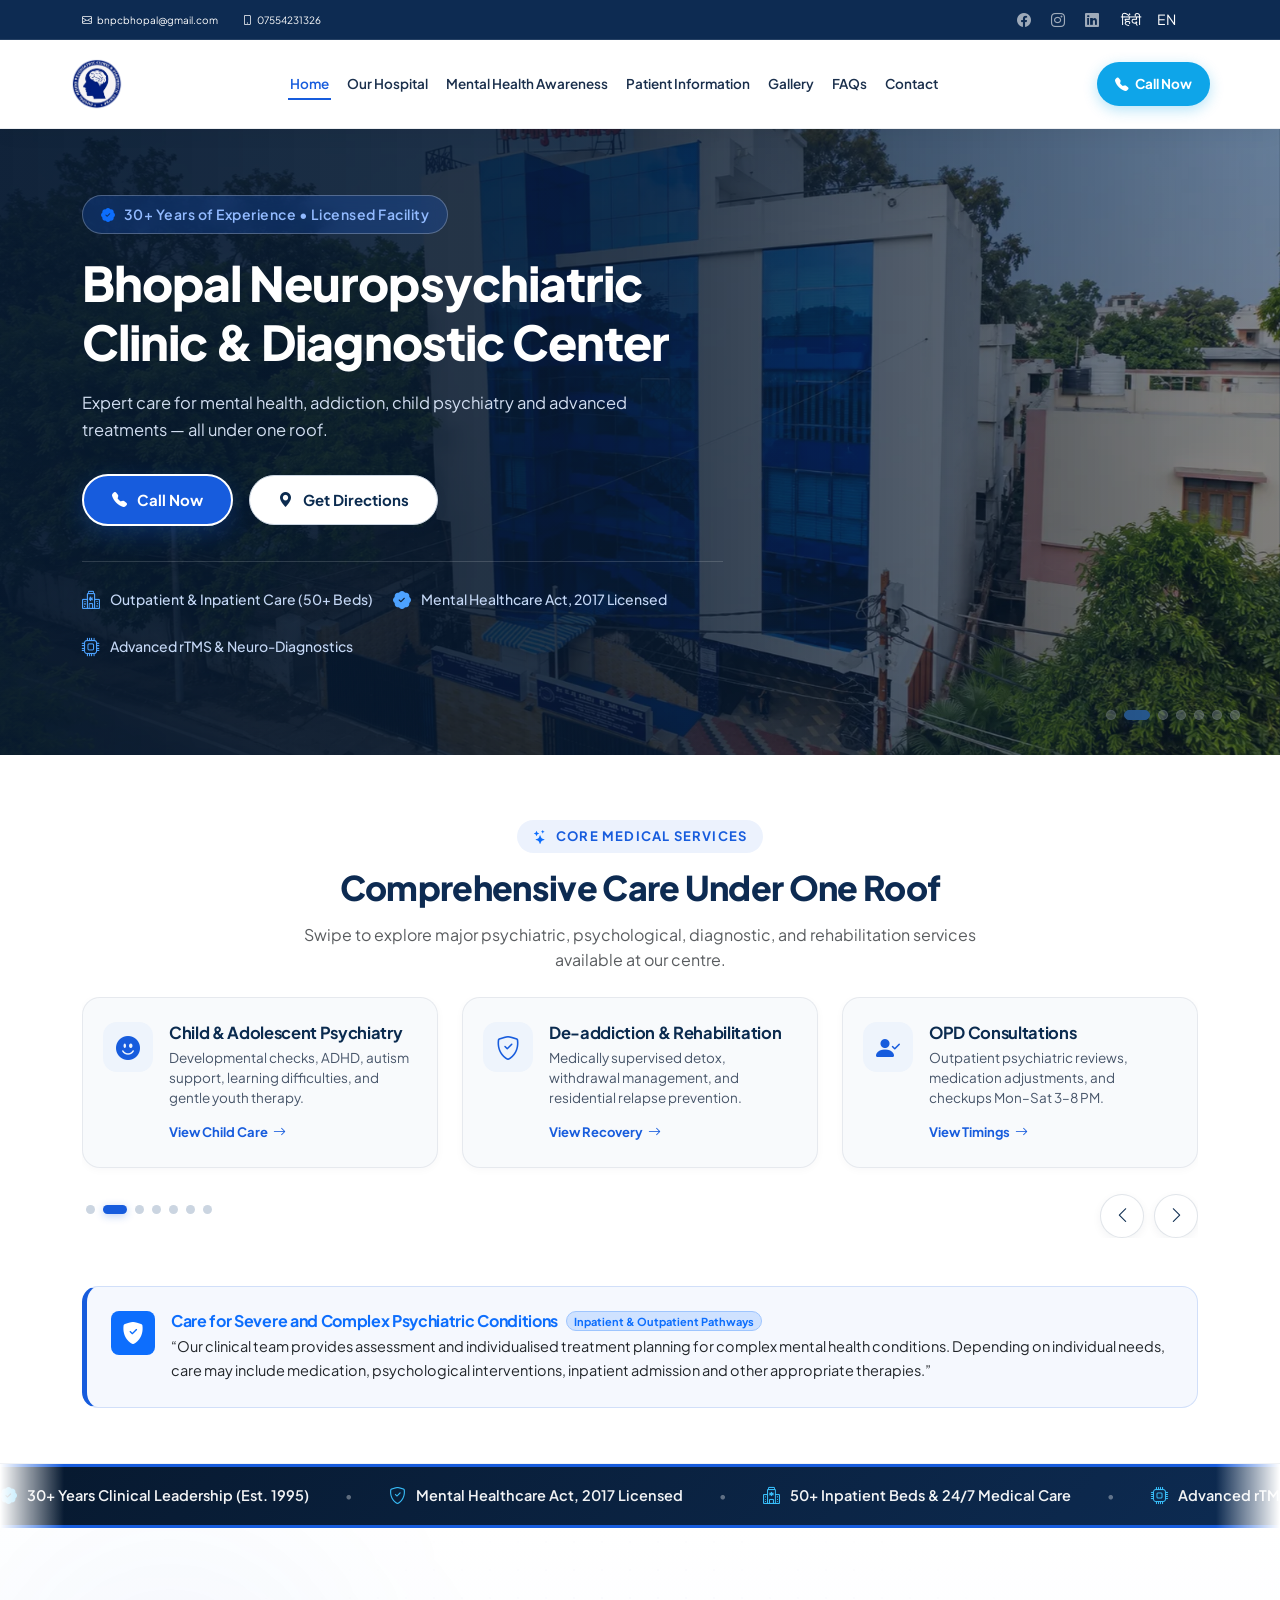
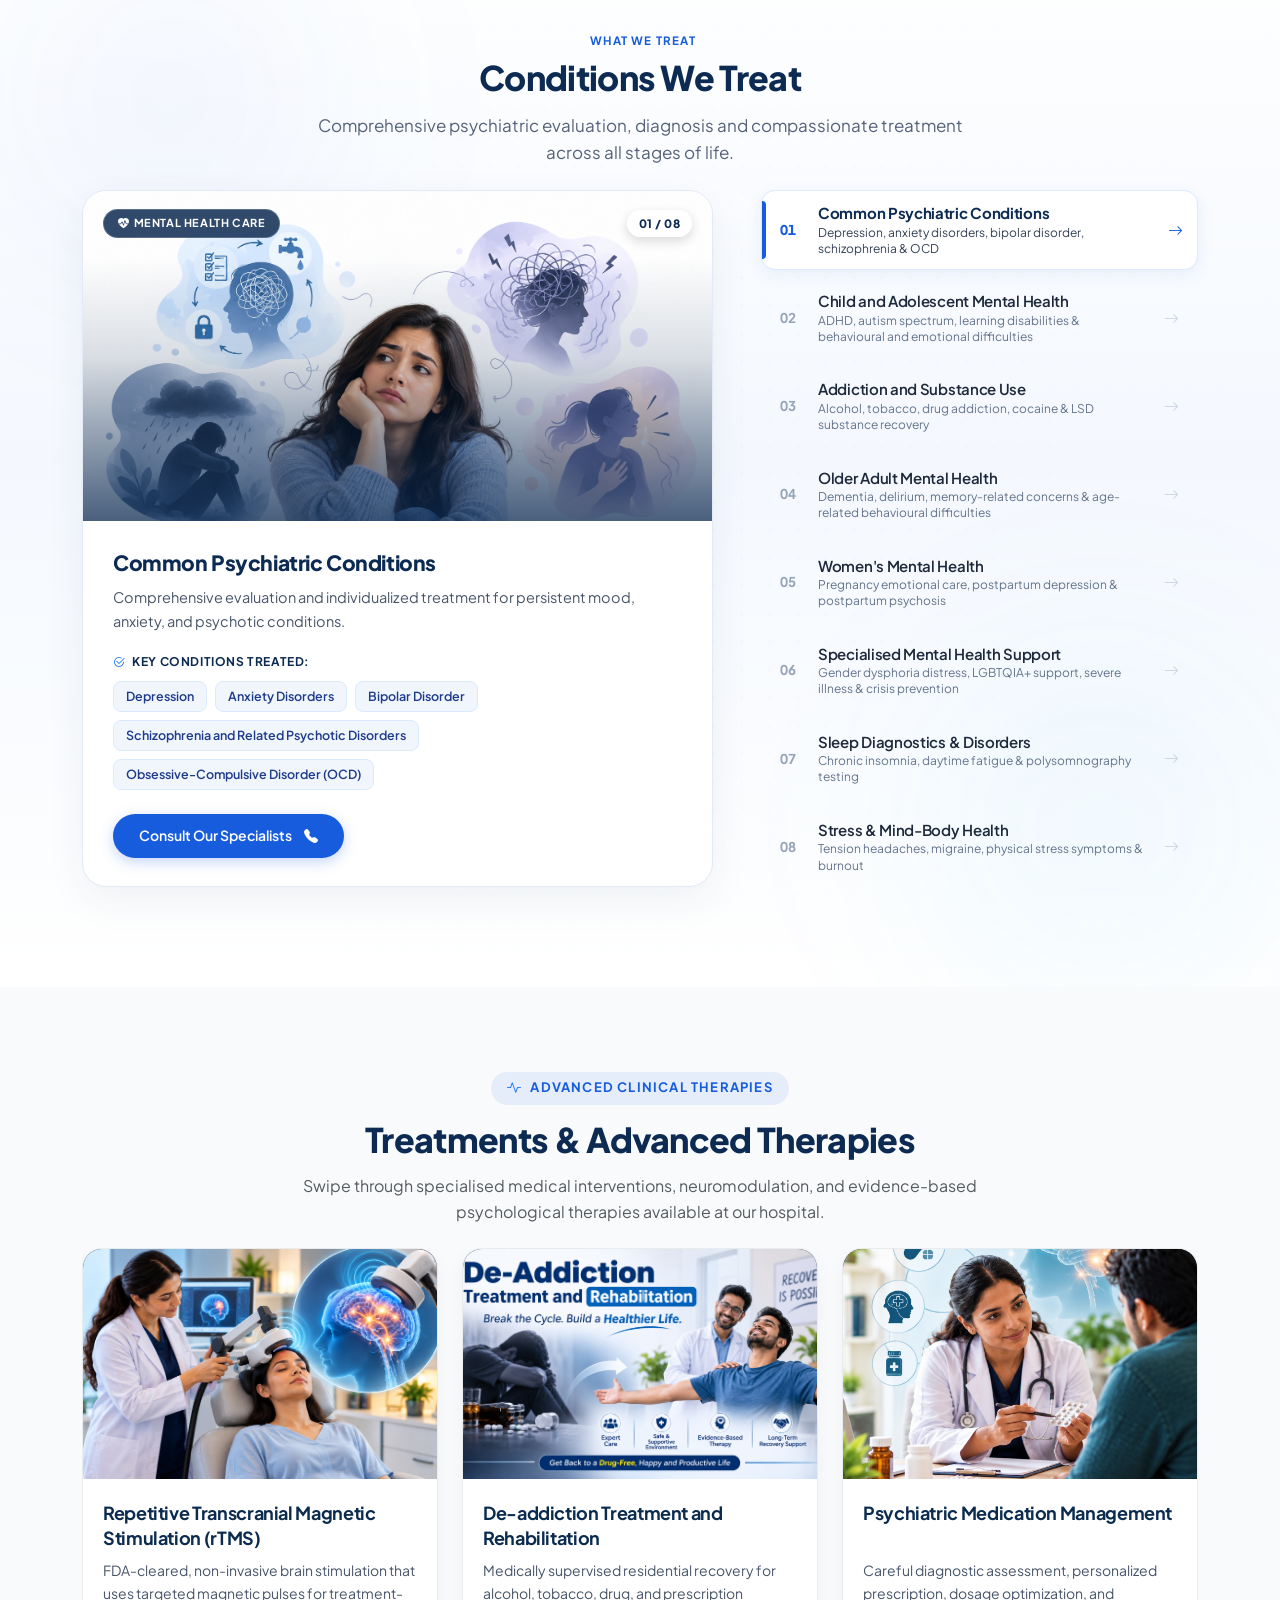
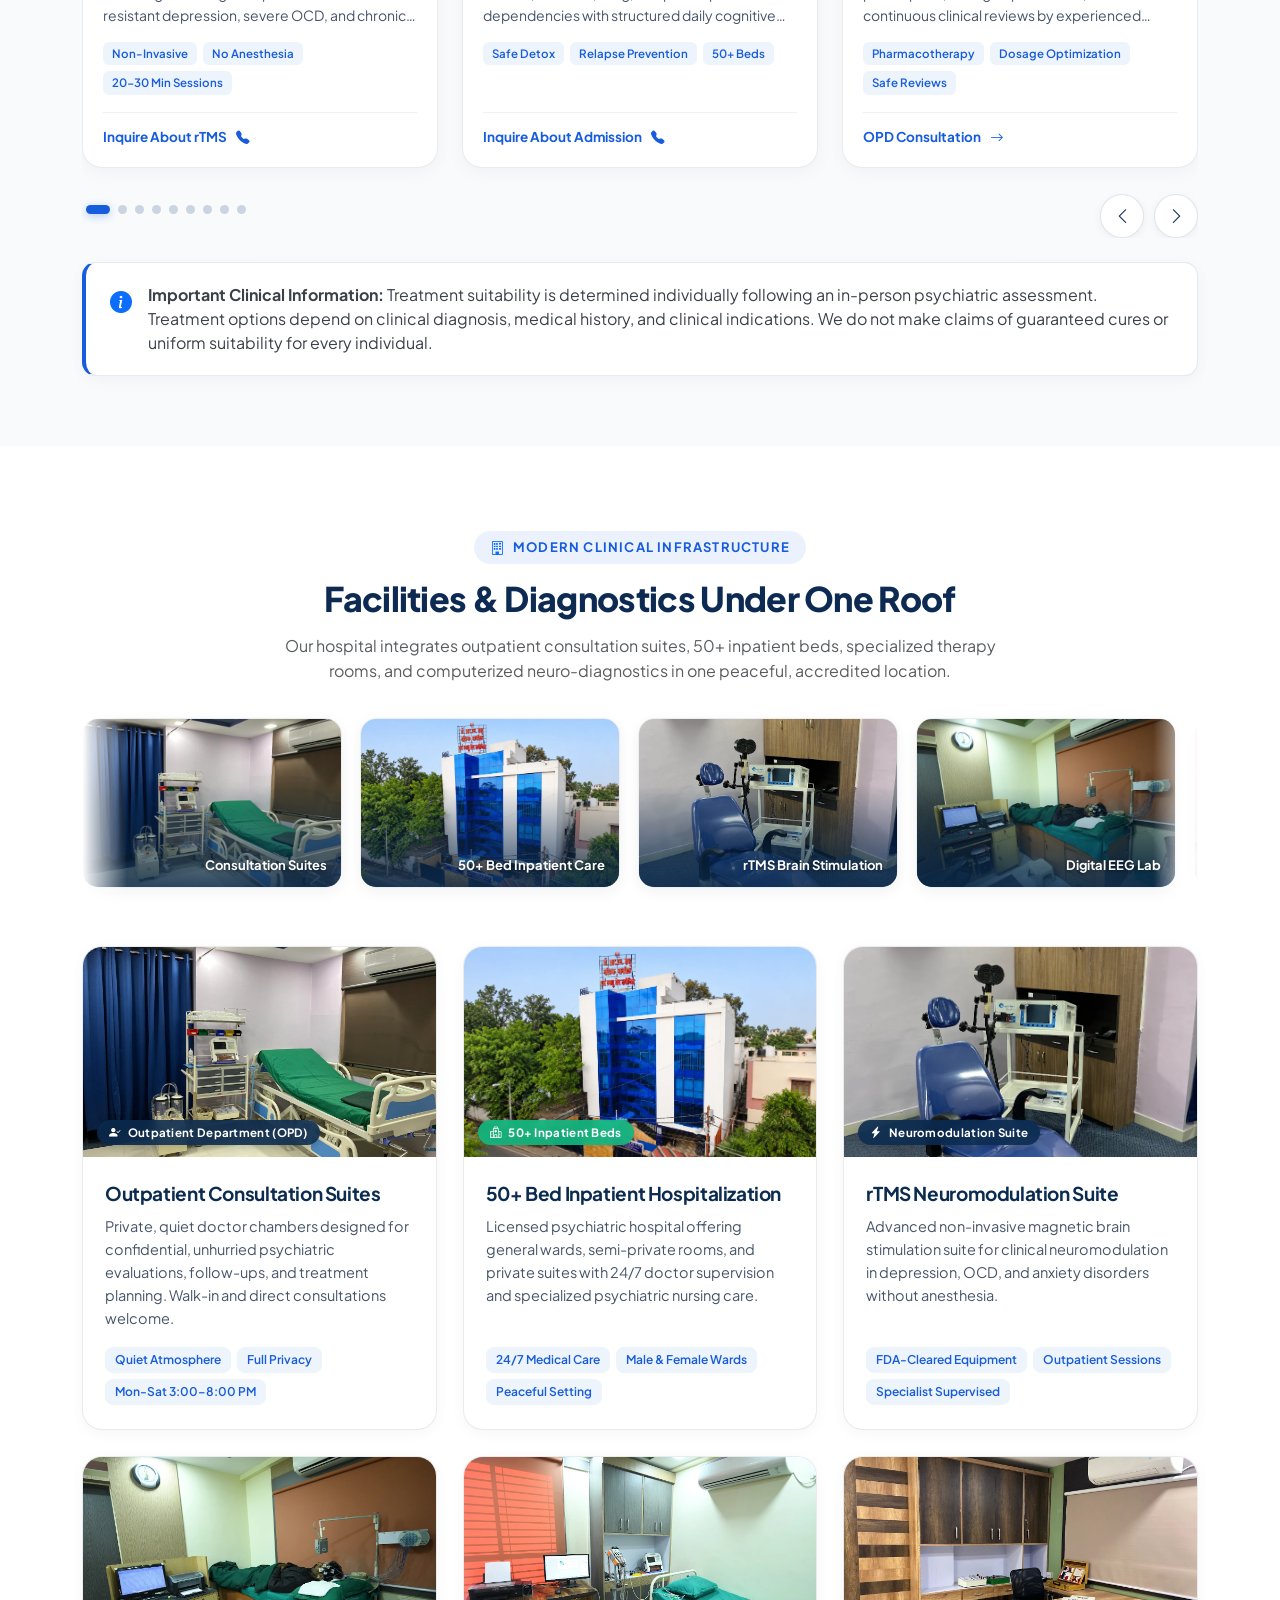
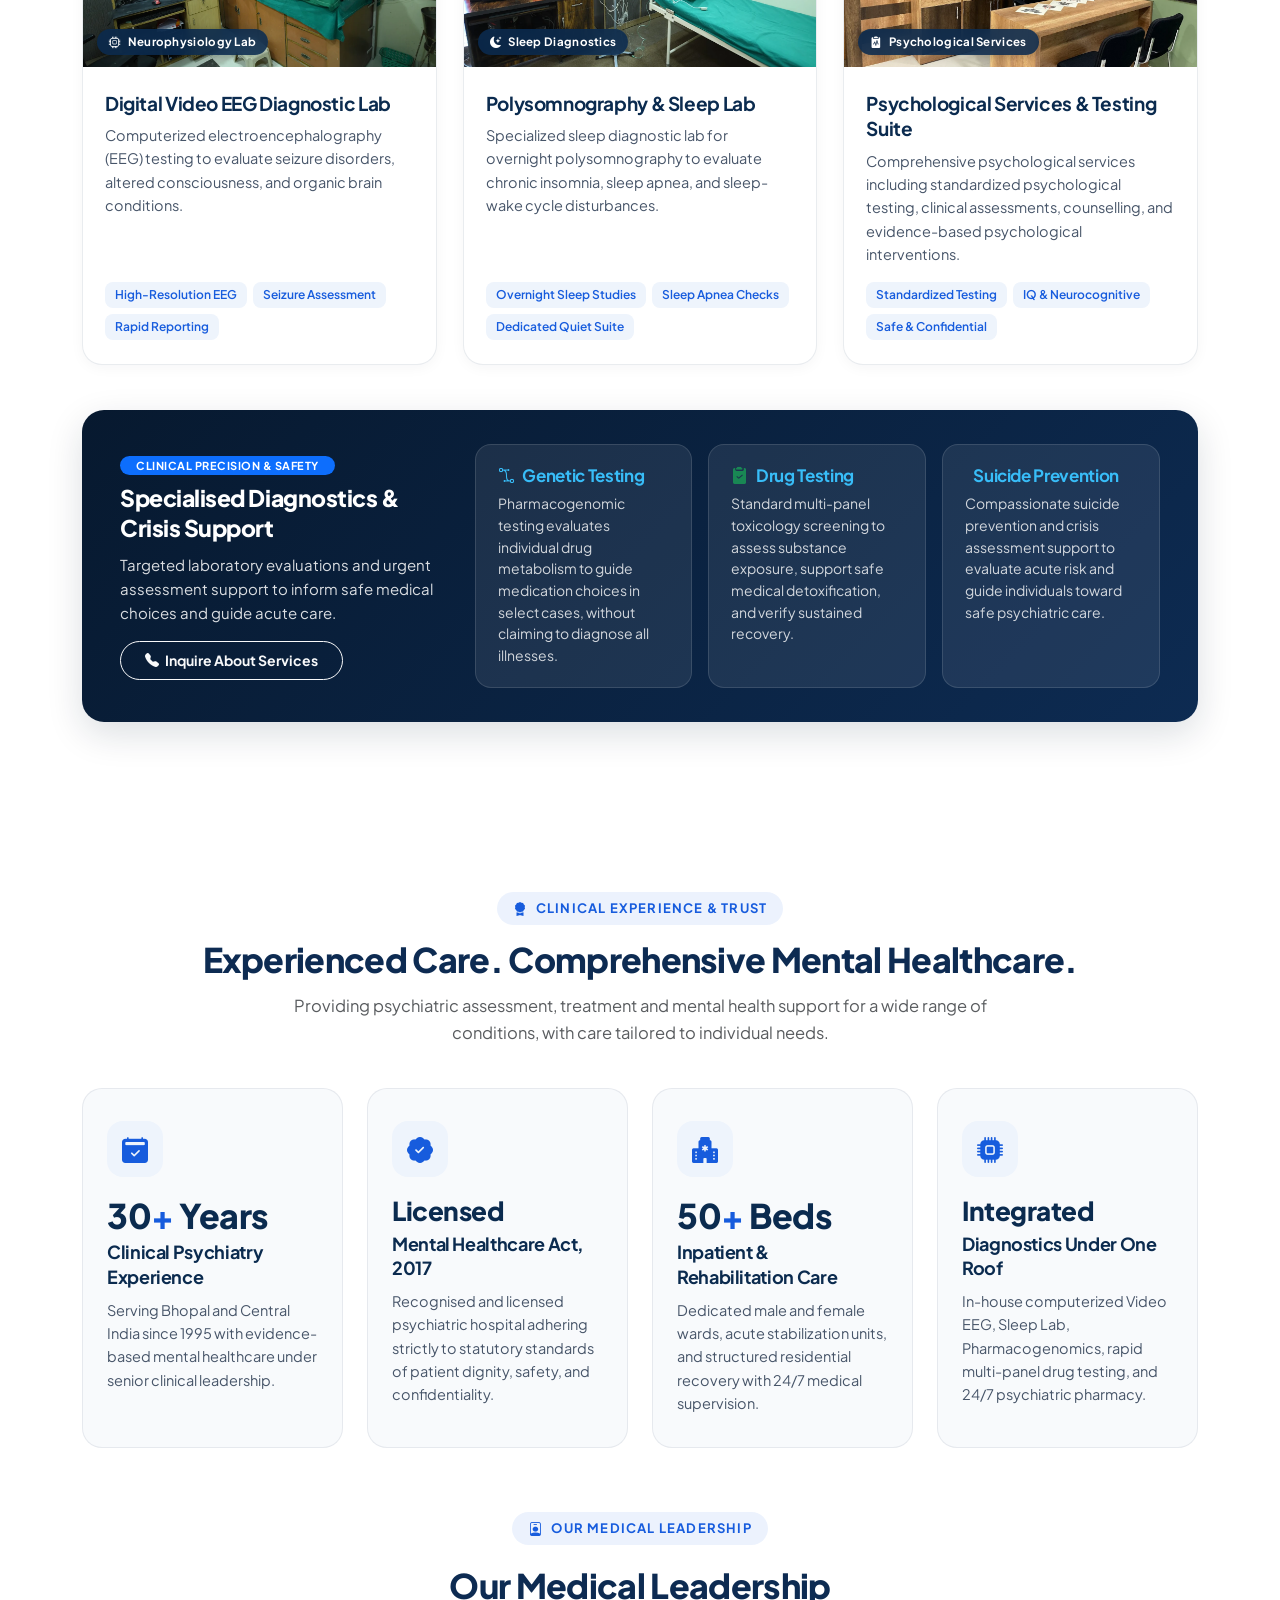
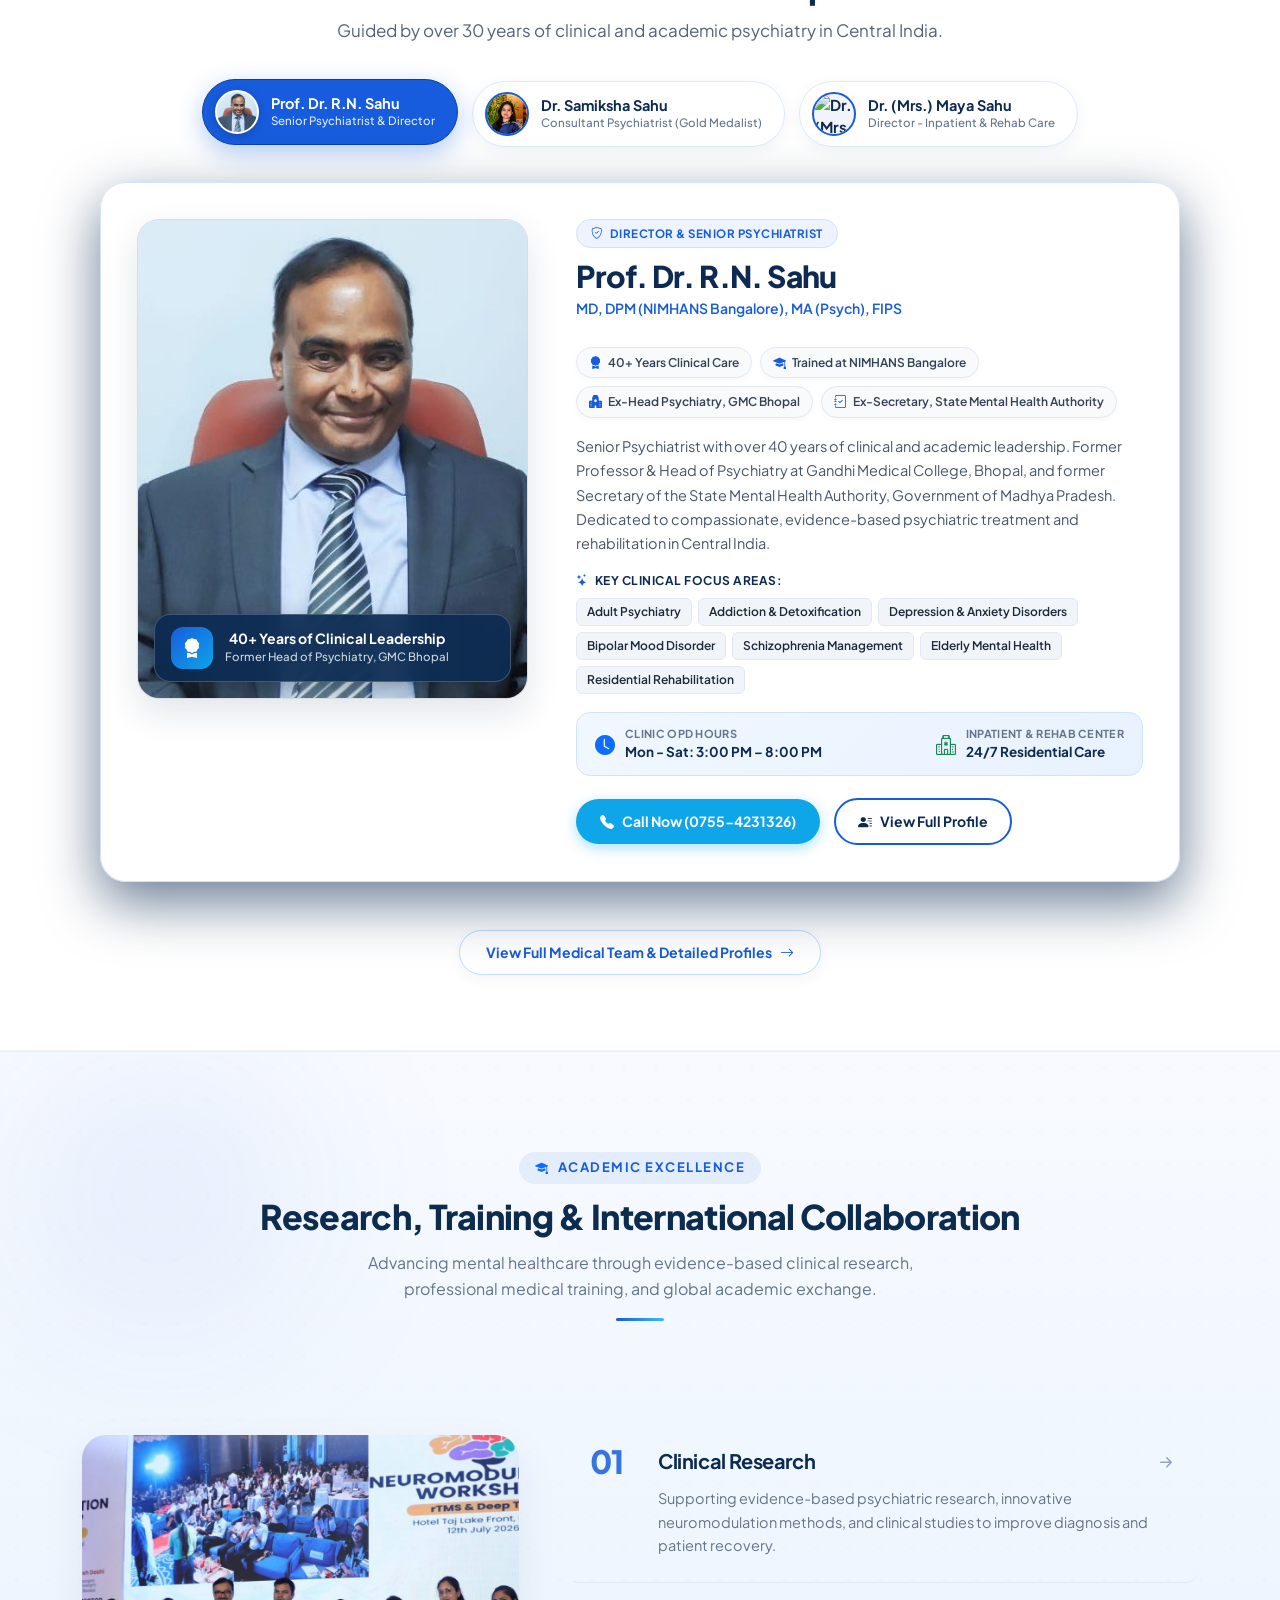
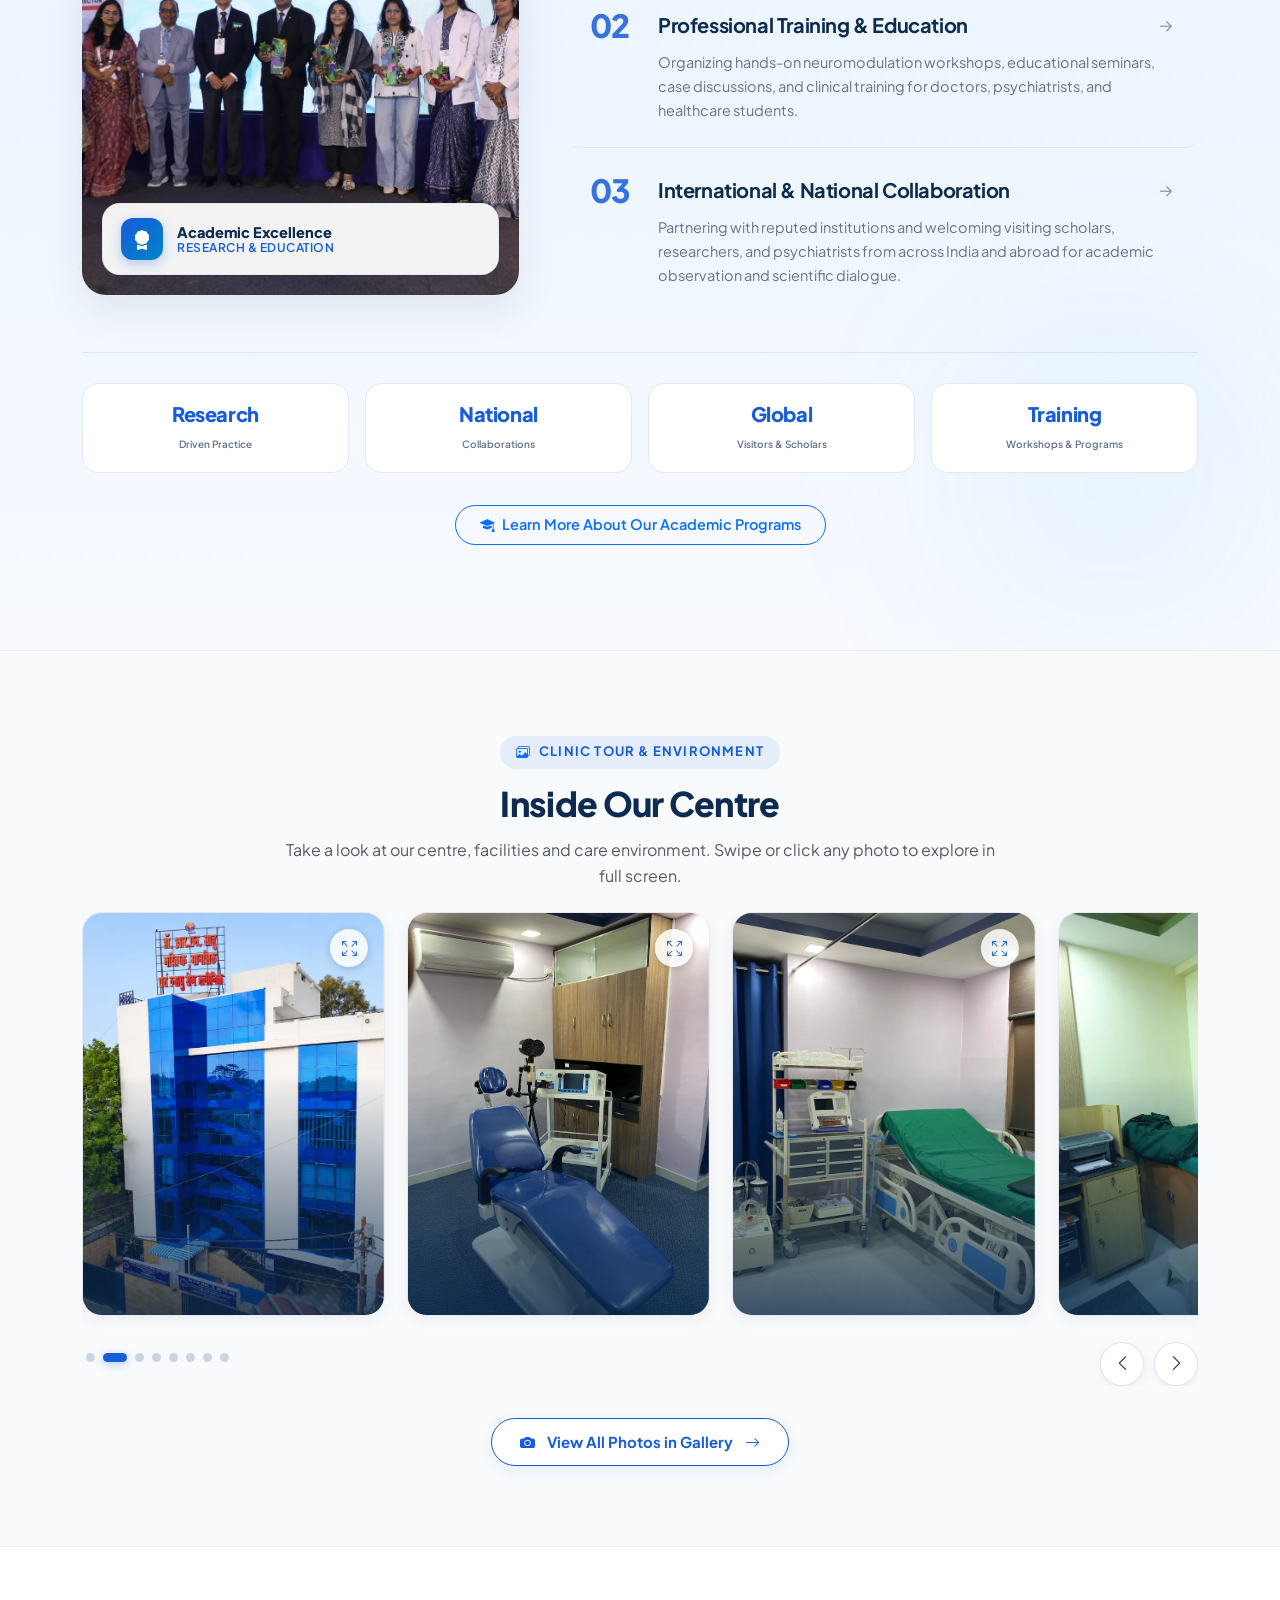
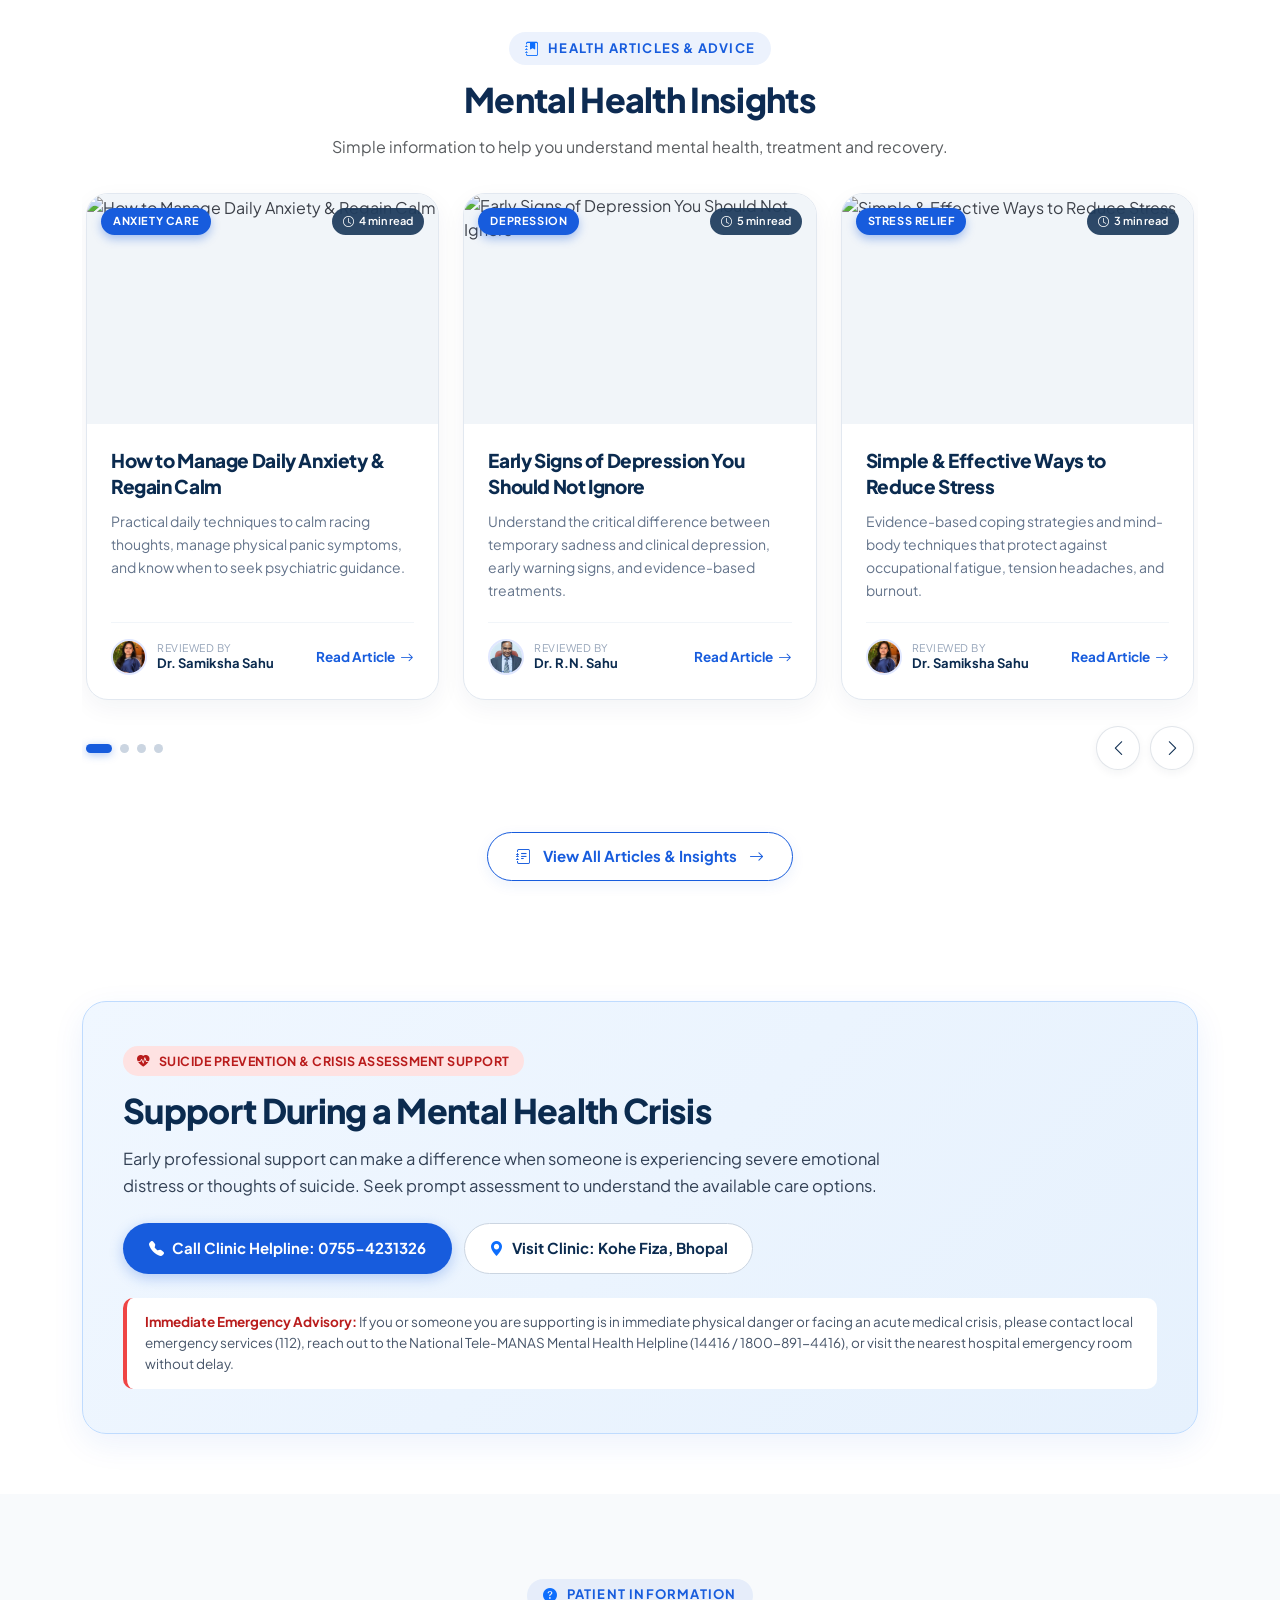
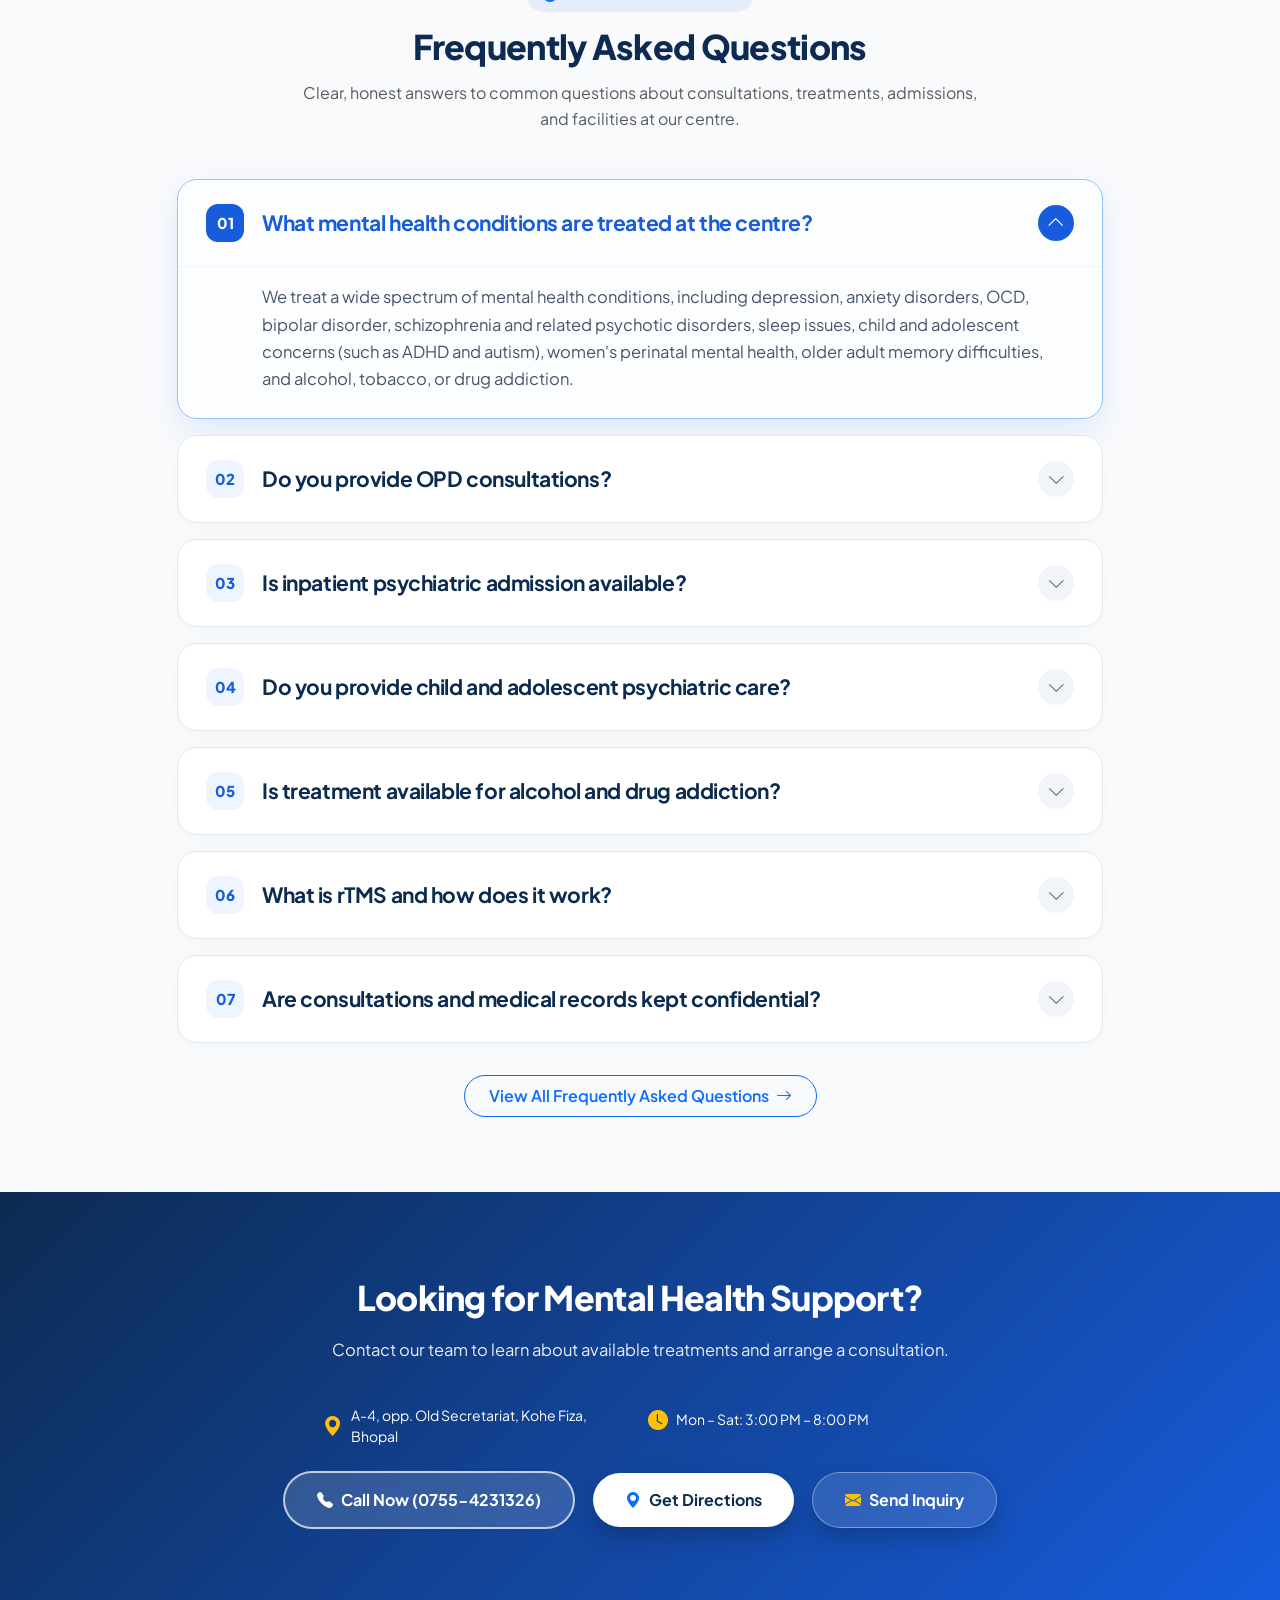
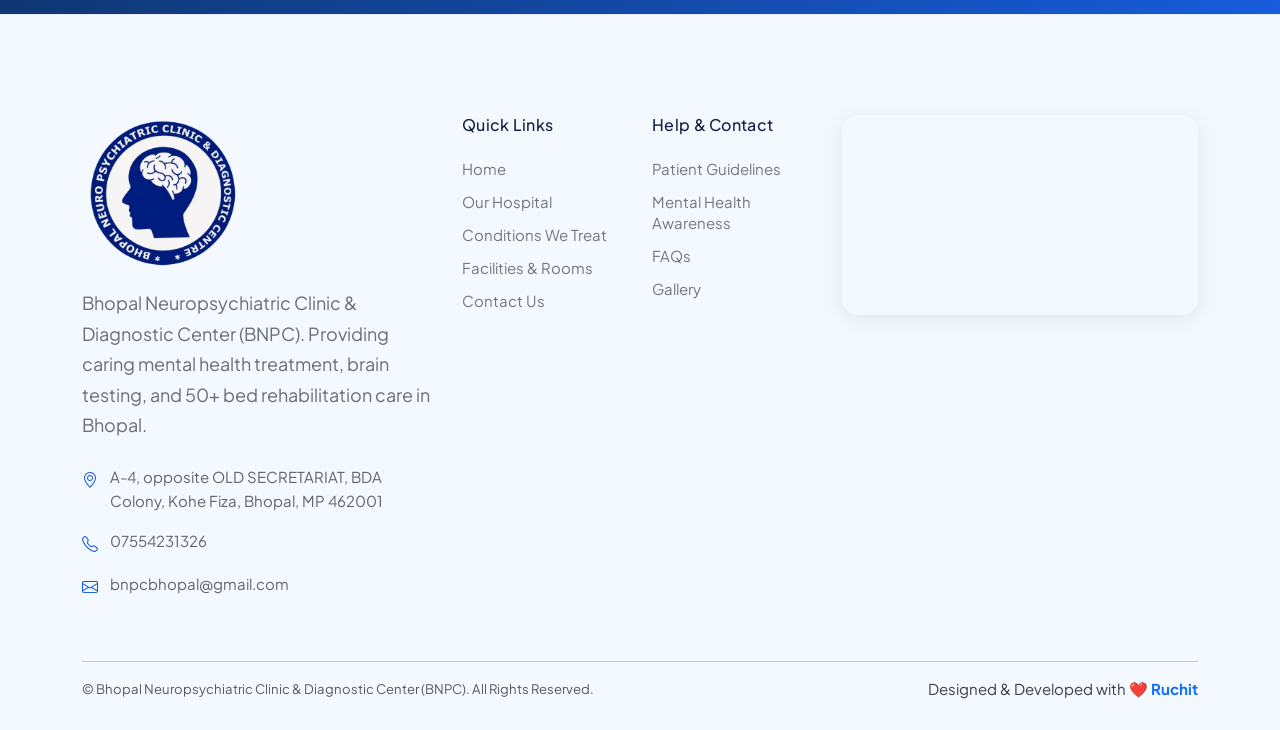
==== commit c27904a3: "new" ====
--- a/index.html
+++ b/index.html
@@ -715,9 +715,8 @@
             <div class="swiper-slide">
               <div class="bnpc-treatment-slider-card">
                 <div class="bnpc-treatment-img-wrap">
-                  <img src="./assets/img/bg/rtms.webp" alt="rTMS Therapy Suite Bhopal" loading="lazy">
-                  <span class="bnpc-treatment-card-badge"><i class="bi bi-lightning-charge-fill me-1"></i>
-                    Neuromodulation</span>
+                  <img src="./assets/img/bg/Modern rTMS Neurology Treatment Scene.png" alt="rTMS Therapy Suite Bhopal" loading="lazy">
+            
                 </div>
                 <div class="bnpc-treatment-card-body">
                   <h3>Repetitive Transcranial Magnetic Stimulation (rTMS)</h3>
@@ -741,9 +740,8 @@
             <div class="swiper-slide">
               <div class="bnpc-treatment-slider-card">
                 <div class="bnpc-treatment-img-wrap">
-                  <img src="./assets/img/bg/unnamed.webp" alt="Inpatient Rehabilitation Facility Bhopal" loading="lazy">
-                  <span class="bnpc-treatment-card-badge" style="background: rgba(16, 185, 129, 0.9);"><i
-                      class="bi bi-shield-check me-1"></i> 24/7 Residential Rehab</span>
+                  <img src="./assets/img/bg/Breaking Free, Building Hope.png" alt="Inpatient Rehabilitation Facility Bhopal" loading="lazy">
+           
                 </div>
                 <div class="bnpc-treatment-card-body">
                   <h3>De-addiction Treatment and Rehabilitation</h3>
@@ -767,10 +765,9 @@
             <div class="swiper-slide">
               <div class="bnpc-treatment-slider-card">
                 <div class="bnpc-treatment-img-wrap">
-                  <img src="./assets/img/bg/Screenshot 2026-06-09 133535.webp" alt="Psychiatric Medication Management"
+                  <img src="./assets/img/bg/Psychiatrist Discussing Medication Management.png" alt="Psychiatric Medication Management"
                     loading="lazy">
-                  <span class="bnpc-treatment-card-badge"><i class="bi bi-prescription2 me-1"></i> Clinical
-                    Psychiatry</span>
+             
                 </div>
                 <div class="bnpc-treatment-card-body">
                   <h3>Psychiatric Medication Management</h3>
@@ -794,10 +791,9 @@
             <div class="swiper-slide">
               <div class="bnpc-treatment-slider-card">
                 <div class="bnpc-treatment-img-wrap">
-                  <img src="./assets/img/bg/treatment-room.webp" alt="Modified Electroconvulsive Therapy Bhopal"
+                  <img src="./assets/img/bg/Compassionate Brain Stimulation Treatment.png" alt="Modified Electroconvulsive Therapy Bhopal"
                     loading="lazy">
-                  <span class="bnpc-treatment-card-badge"><i class="bi bi-hospital me-1"></i> Medically
-                    Supervised</span>
+               
                 </div>
                 <div class="bnpc-treatment-card-body">
                   <h3>Modified Electroconvulsive Therapy (mECT)</h3>
@@ -821,9 +817,8 @@
             <div class="swiper-slide">
               <div class="bnpc-treatment-slider-card">
                 <div class="bnpc-treatment-img-wrap">
-                  <img src="./assets/img/bg/testing-room.webp" alt="Ketamine Therapy Suite Bhopal" loading="lazy">
-                  <span class="bnpc-treatment-card-badge"><i class="bi bi-capsule-pill me-1"></i> Specialised
-                    Protocol</span>
+                  <img src="./assets/img/bg/Calm Infusion Therapy in a Modern Clinic.png" alt="Ketamine Therapy Suite Bhopal" loading="lazy">
+            
                 </div>
                 <div class="bnpc-treatment-card-body">
                   <h3>Supervised Ketamine Infusion Therapy</h3>
@@ -847,8 +842,8 @@
             <div class="swiper-slide">
               <div class="bnpc-treatment-slider-card">
                 <div class="bnpc-treatment-img-wrap">
-                  <img src="./assets/img/bg/biofeedback.jpg" alt="Biofeedback Suite Bhopal" loading="lazy">
-                  <span class="bnpc-treatment-card-badge"><i class="bi bi-heart-pulse me-1"></i> Mind-Body Care</span>
+                  <img src="./assets/img/bg/Calm Neurofeedback Therapy Session.png" alt="Biofeedback Suite Bhopal" loading="lazy">
+          
                 </div>
                 <div class="bnpc-treatment-card-body">
                   <h3>Biofeedback &amp; Neuro-Regulation</h3>
@@ -872,8 +867,8 @@
             <div class="swiper-slide">
               <div class="bnpc-treatment-slider-card">
                 <div class="bnpc-treatment-img-wrap">
-                  <img src="./assets/img/bg/eeg-lab.webp" alt="Psychological Testing Suite" loading="lazy">
-                  <span class="bnpc-treatment-card-badge"><i class="bi bi-clipboard2-data me-1"></i> Diagnostics</span>
+                  <img src="./assets/img/bg/Neuropsychological Assessment in Progress.png" alt="Psychological Testing Suite" loading="lazy">
+               
                 </div>
                 <div class="bnpc-treatment-card-body">
                   <h3>Psychological Testing &amp; Assessments</h3>
@@ -897,9 +892,8 @@
             <div class="swiper-slide">
               <div class="bnpc-treatment-slider-card">
                 <div class="bnpc-treatment-img-wrap">
-                  <img src="./assets/img/bg/sleep-lab.webp" alt="Psychological Counselling and CBT" loading="lazy">
-                  <span class="bnpc-treatment-card-badge"><i class="bi bi-chat-quote-fill me-1"></i>
-                    Psychotherapy</span>
+                  <img src="./assets/img/bg/Thoughts to Growth_ Therapy in Action.png" alt="Psychological Counselling and CBT" loading="lazy">
+             
                 </div>
                 <div class="bnpc-treatment-card-body">
                   <h3>Evidence-Based Psychotherapy &amp; CBT</h3>
@@ -923,10 +917,9 @@
             <div class="swiper-slide">
               <div class="bnpc-treatment-slider-card">
                 <div class="bnpc-treatment-img-wrap">
-                  <img src="./assets/img/bg/WhatsApp Image 2026-07-25 at 13.42.31.jpeg"
+                  <img src="./assets/img/bg/Smoking Cessation Support in Action.png"
                     alt="Smoking Cessation Support Bhopal" loading="lazy">
-                  <span class="bnpc-treatment-card-badge"><i class="bi bi-shield-slash me-1"></i> Tobacco
-                    Cessation</span>
+               
                 </div>
                 <div class="bnpc-treatment-card-body">
                   <h3>Smoking Cessation Support &amp; NRT</h3>
@@ -1889,8 +1882,7 @@
                 <img src="assets/img/bg/unnamed.webp" alt="Centre Reception &amp; Welcome Area" loading="lazy">
                 <div class="bnpc-gallery-card-overlay">
                   <div class="bnpc-gallery-zoom-badge"><i class="bi bi-arrows-fullscreen"></i></div>
-                  <span class="bnpc-gallery-slider-label"><i class="bi bi-geo-alt-fill text-info"></i> Reception &amp;
-                    Facility</span>
+              
                 </div>
               </a>
             </div>
@@ -1903,8 +1895,7 @@
                   loading="lazy">
                 <div class="bnpc-gallery-card-overlay">
                   <div class="bnpc-gallery-zoom-badge"><i class="bi bi-arrows-fullscreen"></i></div>
-                  <span class="bnpc-gallery-slider-label"><i class="bi bi-door-open-fill text-info"></i> Consultation
-                    Suite</span>
+         
                 </div>
               </a>
             </div>
@@ -1916,8 +1907,7 @@
                 <img src="assets/img/bg/rtms.webp" alt="rTMS Brain Stimulation Room" loading="lazy">
                 <div class="bnpc-gallery-card-overlay">
                   <div class="bnpc-gallery-zoom-badge"><i class="bi bi-arrows-fullscreen"></i></div>
-                  <span class="bnpc-gallery-slider-label"><i class="bi bi-cpu-fill text-info"></i> rTMS Therapy
-                    Room</span>
+          
                 </div>
               </a>
             </div>
@@ -1929,8 +1919,7 @@
                 <img src="assets/img/bg/treatment-room.webp" alt="50+ Bed Inpatient Care Rooms" loading="lazy">
                 <div class="bnpc-gallery-card-overlay">
                   <div class="bnpc-gallery-zoom-badge"><i class="bi bi-arrows-fullscreen"></i></div>
-                  <span class="bnpc-gallery-slider-label"><i class="bi bi-hospital text-info"></i> 50+ Bed Inpatient
-                    Care</span>
+         
                 </div>
               </a>
             </div>
@@ -1942,8 +1931,7 @@
                 <img src="assets/img/bg/eeg-lab.webp" alt="Digital Video EEG Lab" loading="lazy">
                 <div class="bnpc-gallery-card-overlay">
                   <div class="bnpc-gallery-zoom-badge"><i class="bi bi-arrows-fullscreen"></i></div>
-                  <span class="bnpc-gallery-slider-label"><i class="bi bi-activity text-info"></i> Digital Video EEG
-                    Lab</span>
+            
                 </div>
               </a>
             </div>
@@ -1955,8 +1943,7 @@
                 <img src="assets/img/bg/sleep-lab.webp" alt="Sleep Study Polysomnography Lab" loading="lazy">
                 <div class="bnpc-gallery-card-overlay">
                   <div class="bnpc-gallery-zoom-badge"><i class="bi bi-arrows-fullscreen"></i></div>
-                  <span class="bnpc-gallery-slider-label"><i class="bi bi-moon-stars-fill text-info"></i> Sleep Study
-                    (PSG) Suite</span>
+           
                 </div>
               </a>
             </div>
@@ -1968,8 +1955,7 @@
                 <img src="assets/img/bg/testing-room.webp" alt="Psychological Testing Room" loading="lazy">
                 <div class="bnpc-gallery-card-overlay">
                   <div class="bnpc-gallery-zoom-badge"><i class="bi bi-arrows-fullscreen"></i></div>
-                  <span class="bnpc-gallery-slider-label"><i class="bi bi-clipboard2-check-fill text-info"></i> Testing
-                    &amp; CBT Room</span>
+             
                 </div>
               </a>
             </div>
@@ -1983,8 +1969,7 @@
                   loading="lazy">
                 <div class="bnpc-gallery-card-overlay">
                   <div class="bnpc-gallery-zoom-badge"><i class="bi bi-arrows-fullscreen"></i></div>
-                  <span class="bnpc-gallery-slider-label"><i class="bi bi-shield-check text-info"></i> Clinical
-                    Environment</span>
+          
                 </div>
               </a>
             </div>
--- a/assets/css/main.css
+++ b/assets/css/main.css
@@ -17511,9 +17511,9 @@
 
 .bnpc-treatment-img-wrap {
   position: relative;
-  height: 200px;
-  min-height: 200px;
-  max-height: 200px;
+  height: 230px;
+  min-height: 230px;
+  max-height: 230px;
   overflow: hidden;
   background-color: #07192f;
   flex-shrink: 0;
@@ -17879,9 +17879,9 @@
     min-height: 470px;
   }
   .bnpc-treatment-img-wrap {
-    height: 175px !important;
-    min-height: 175px !important;
-    max-height: 175px !important;
+    height: 210px !important;
+    min-height: 210px !important;
+    max-height: 210px !important;
   }
   .bnpc-treatment-card-body {
     padding: 18px 16px;
